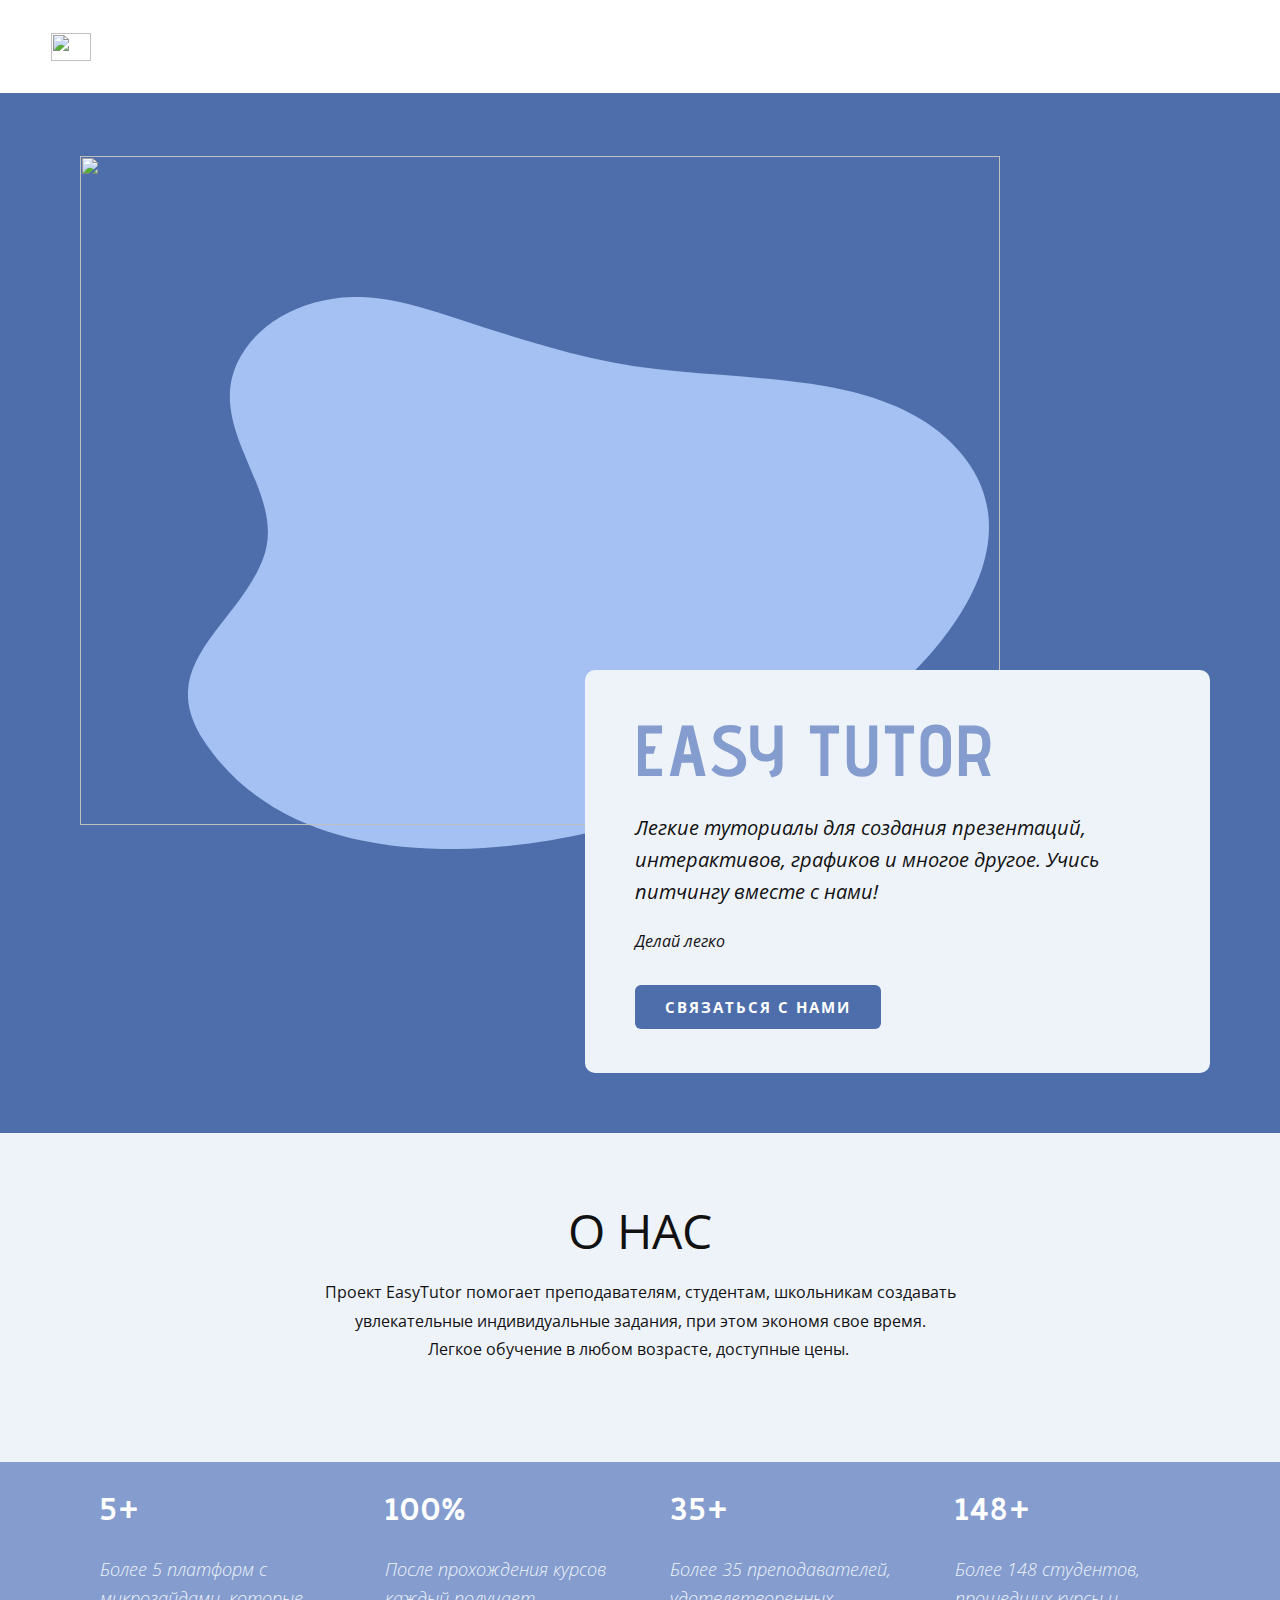
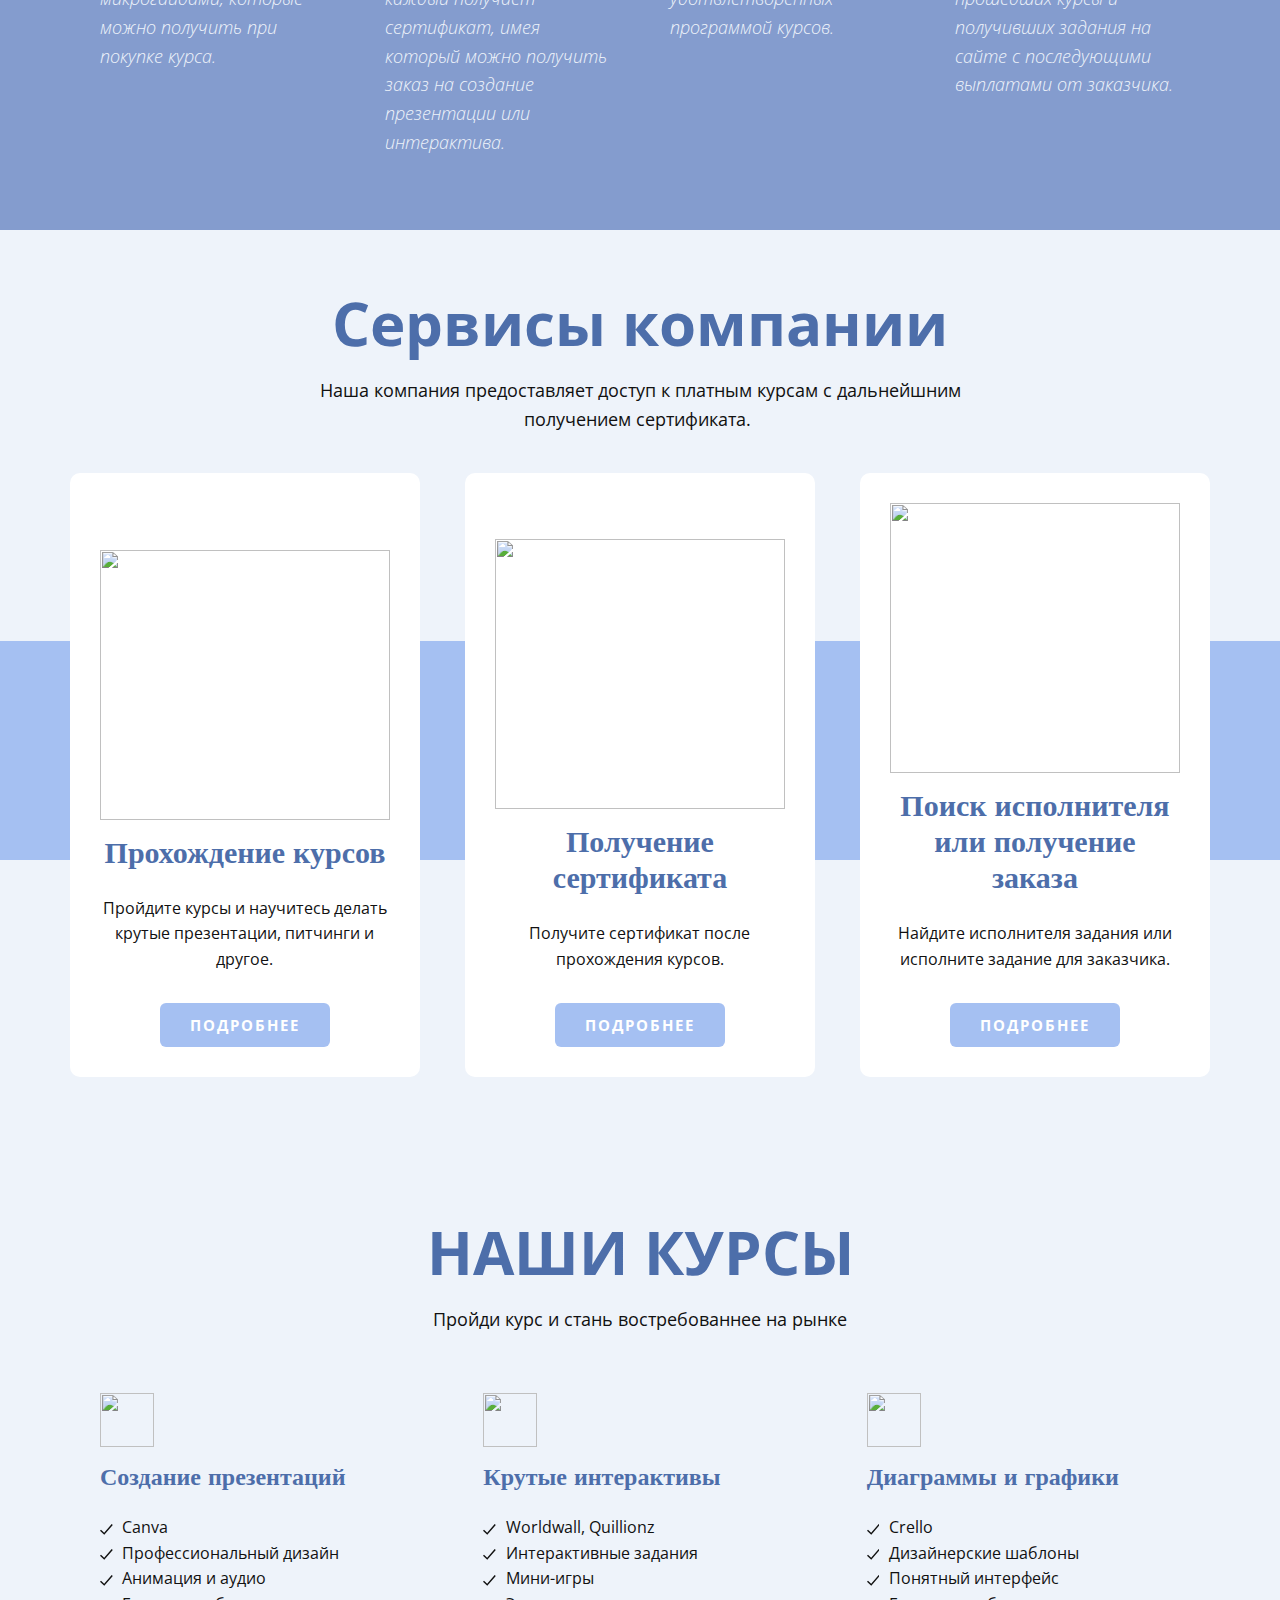
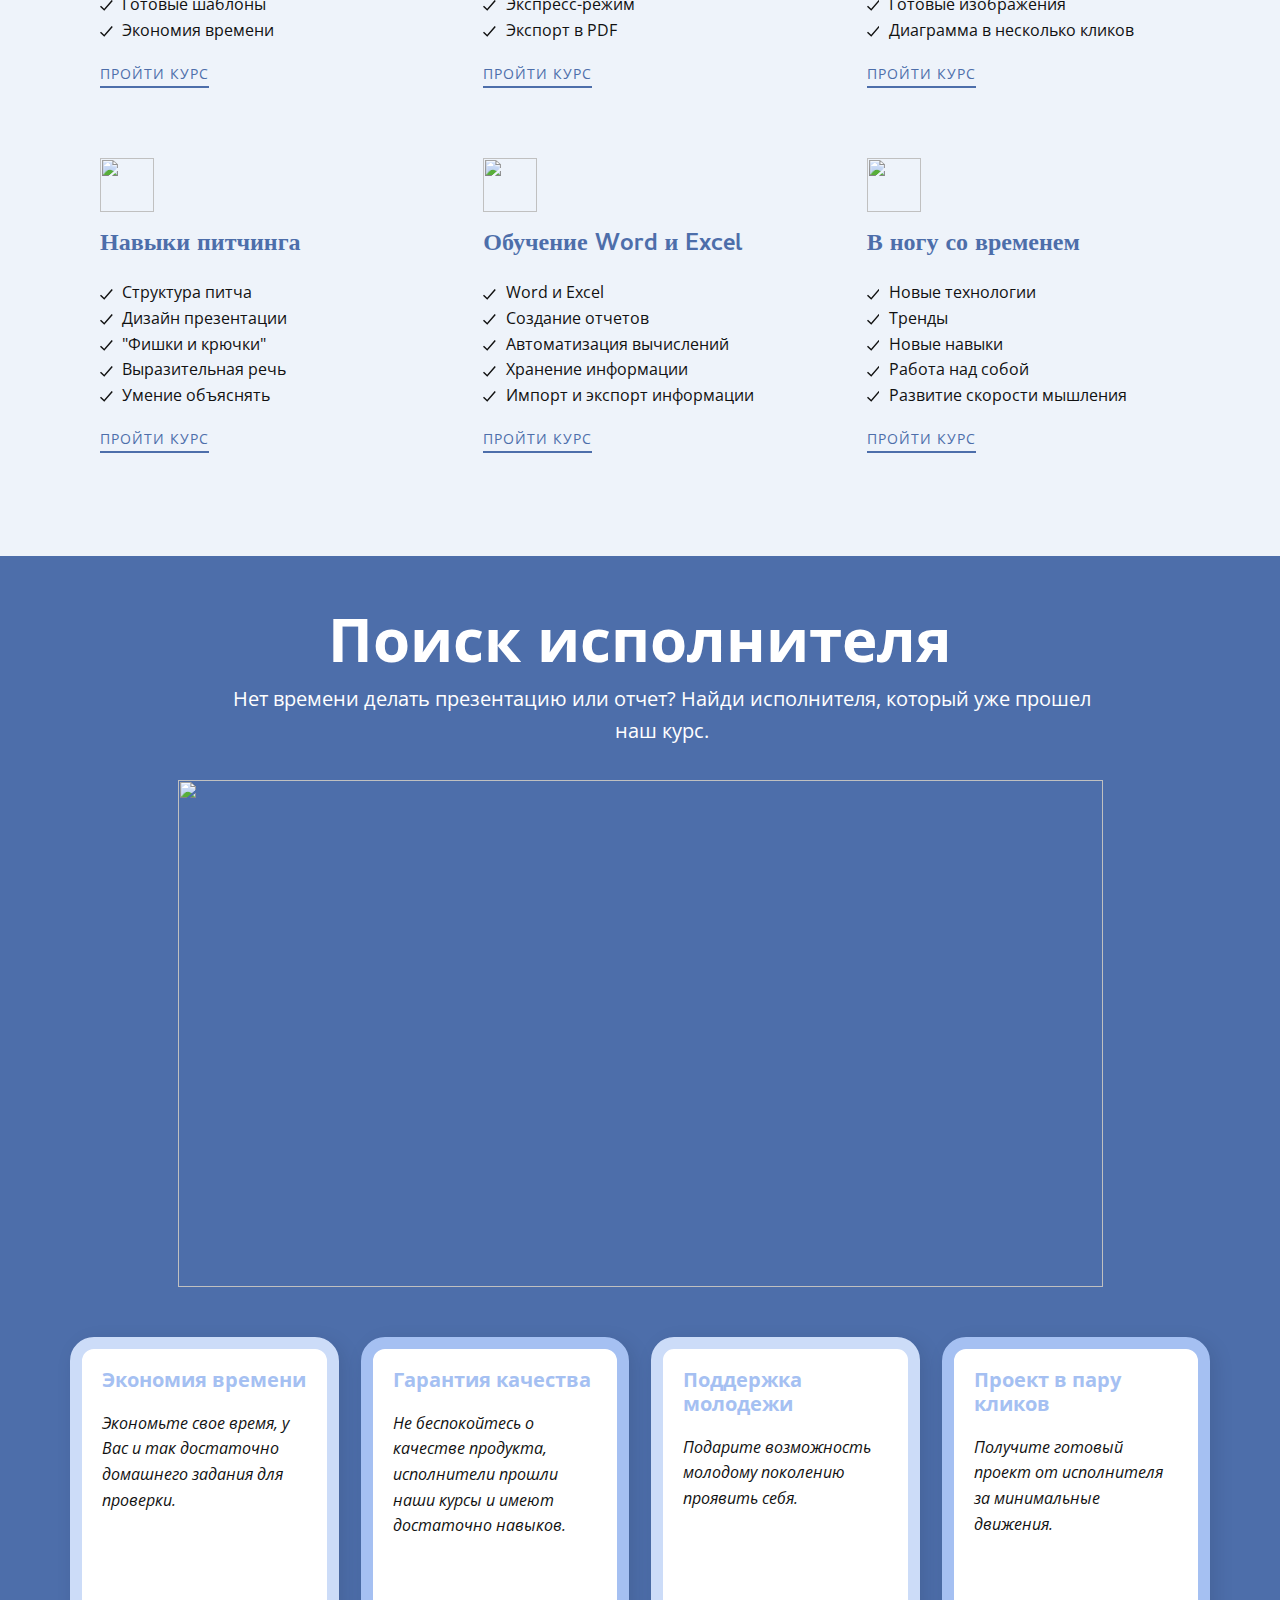
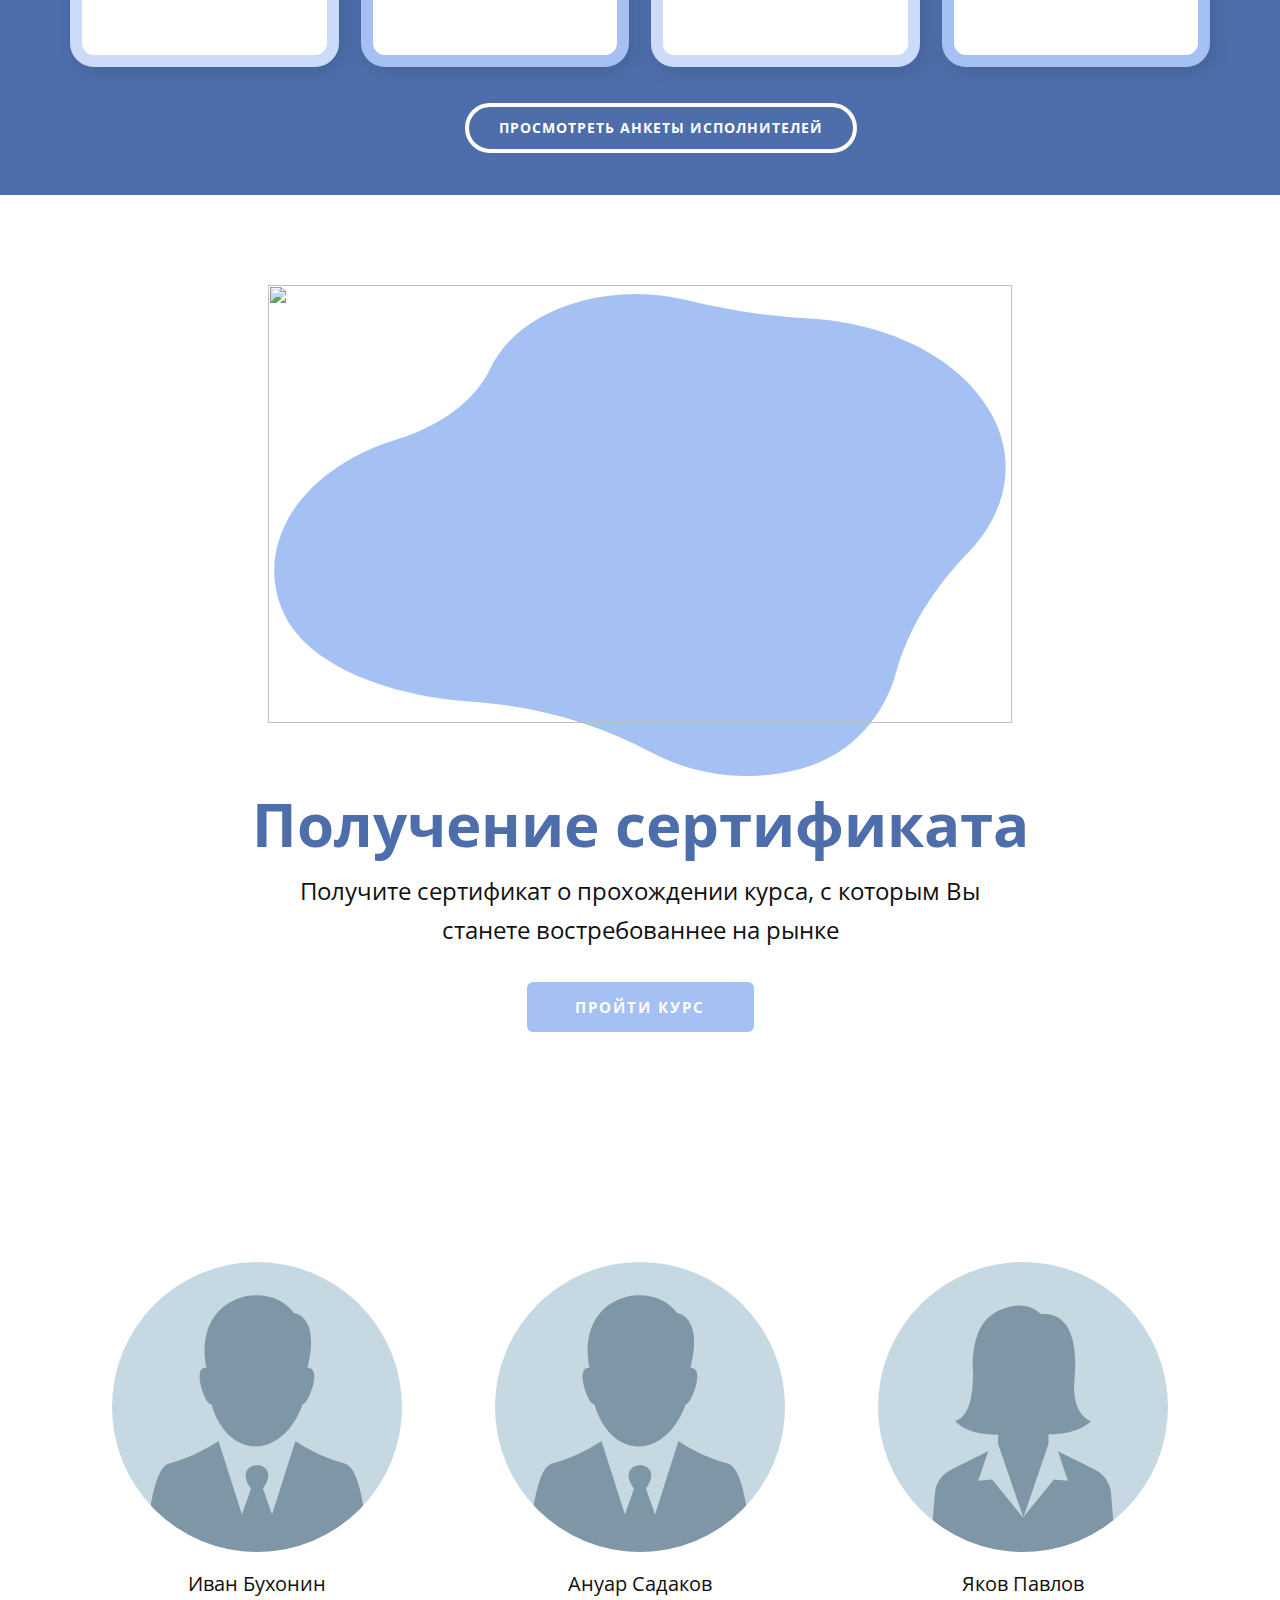
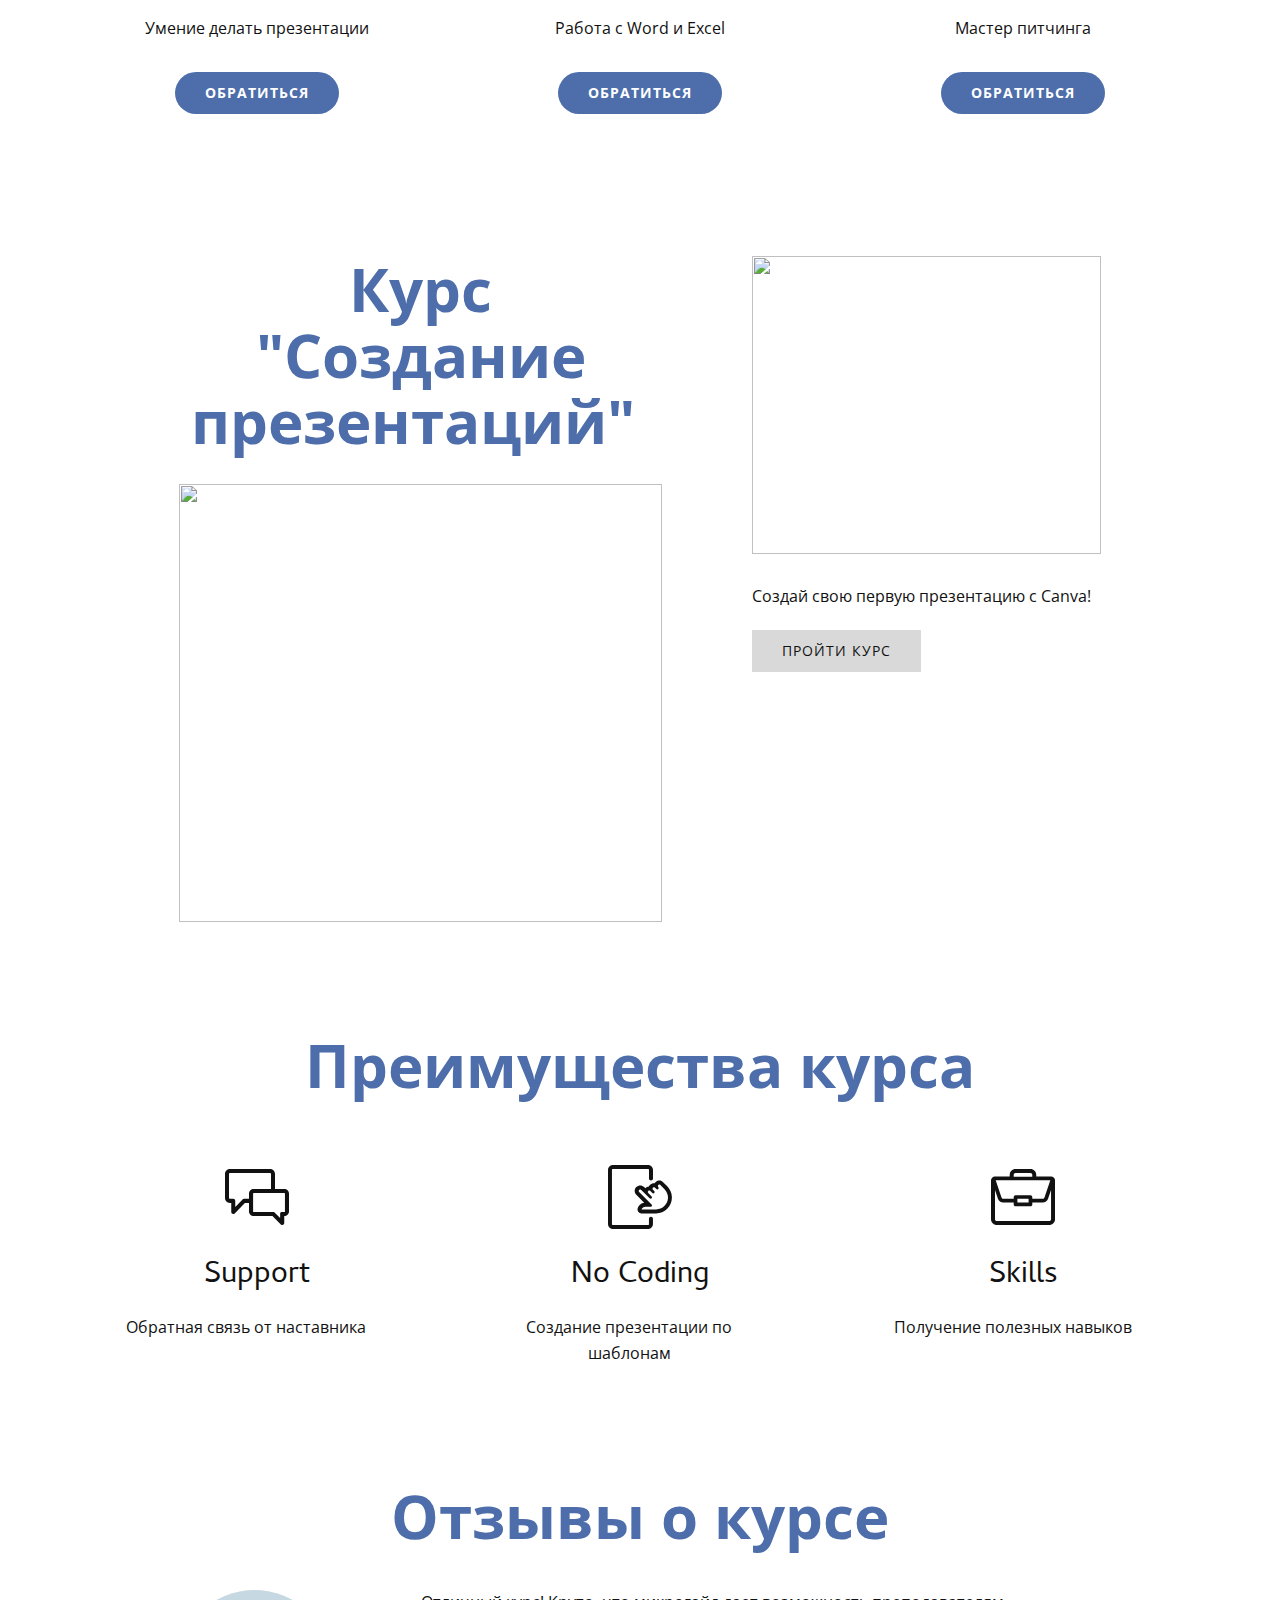
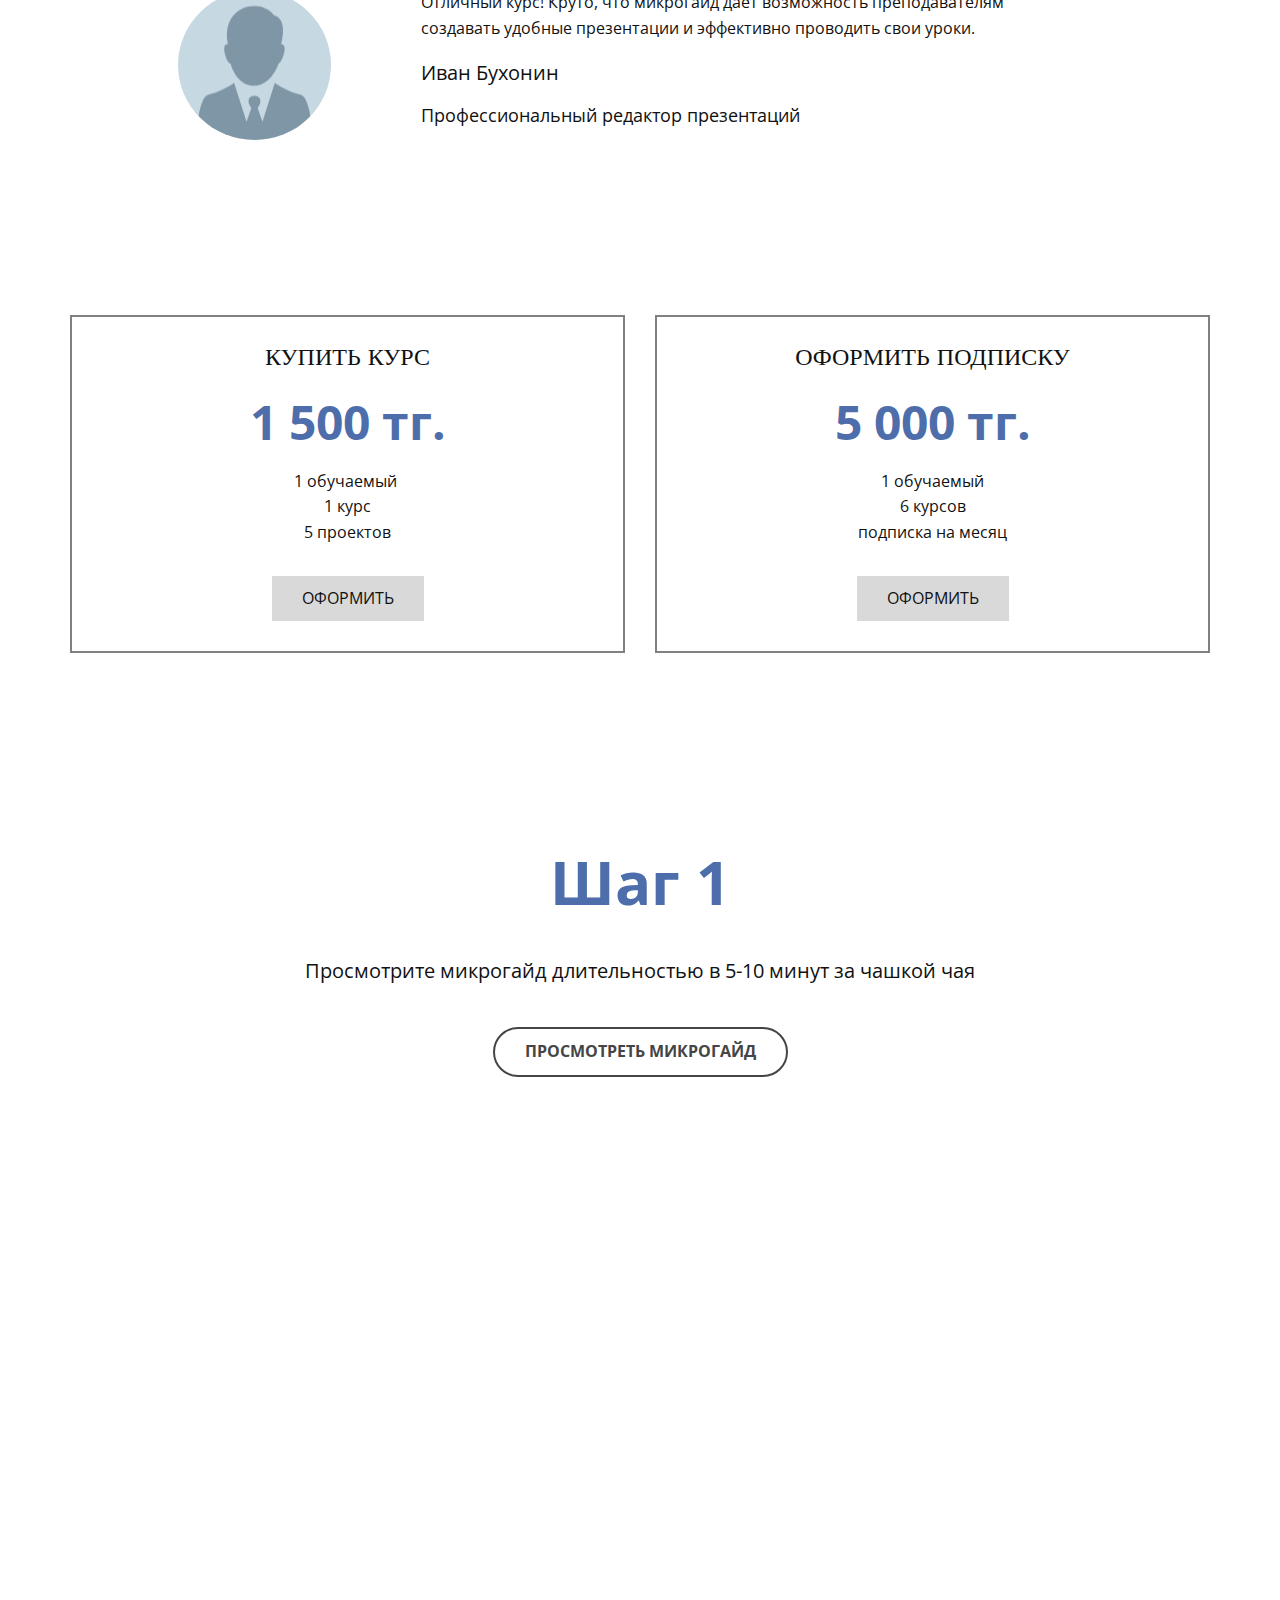
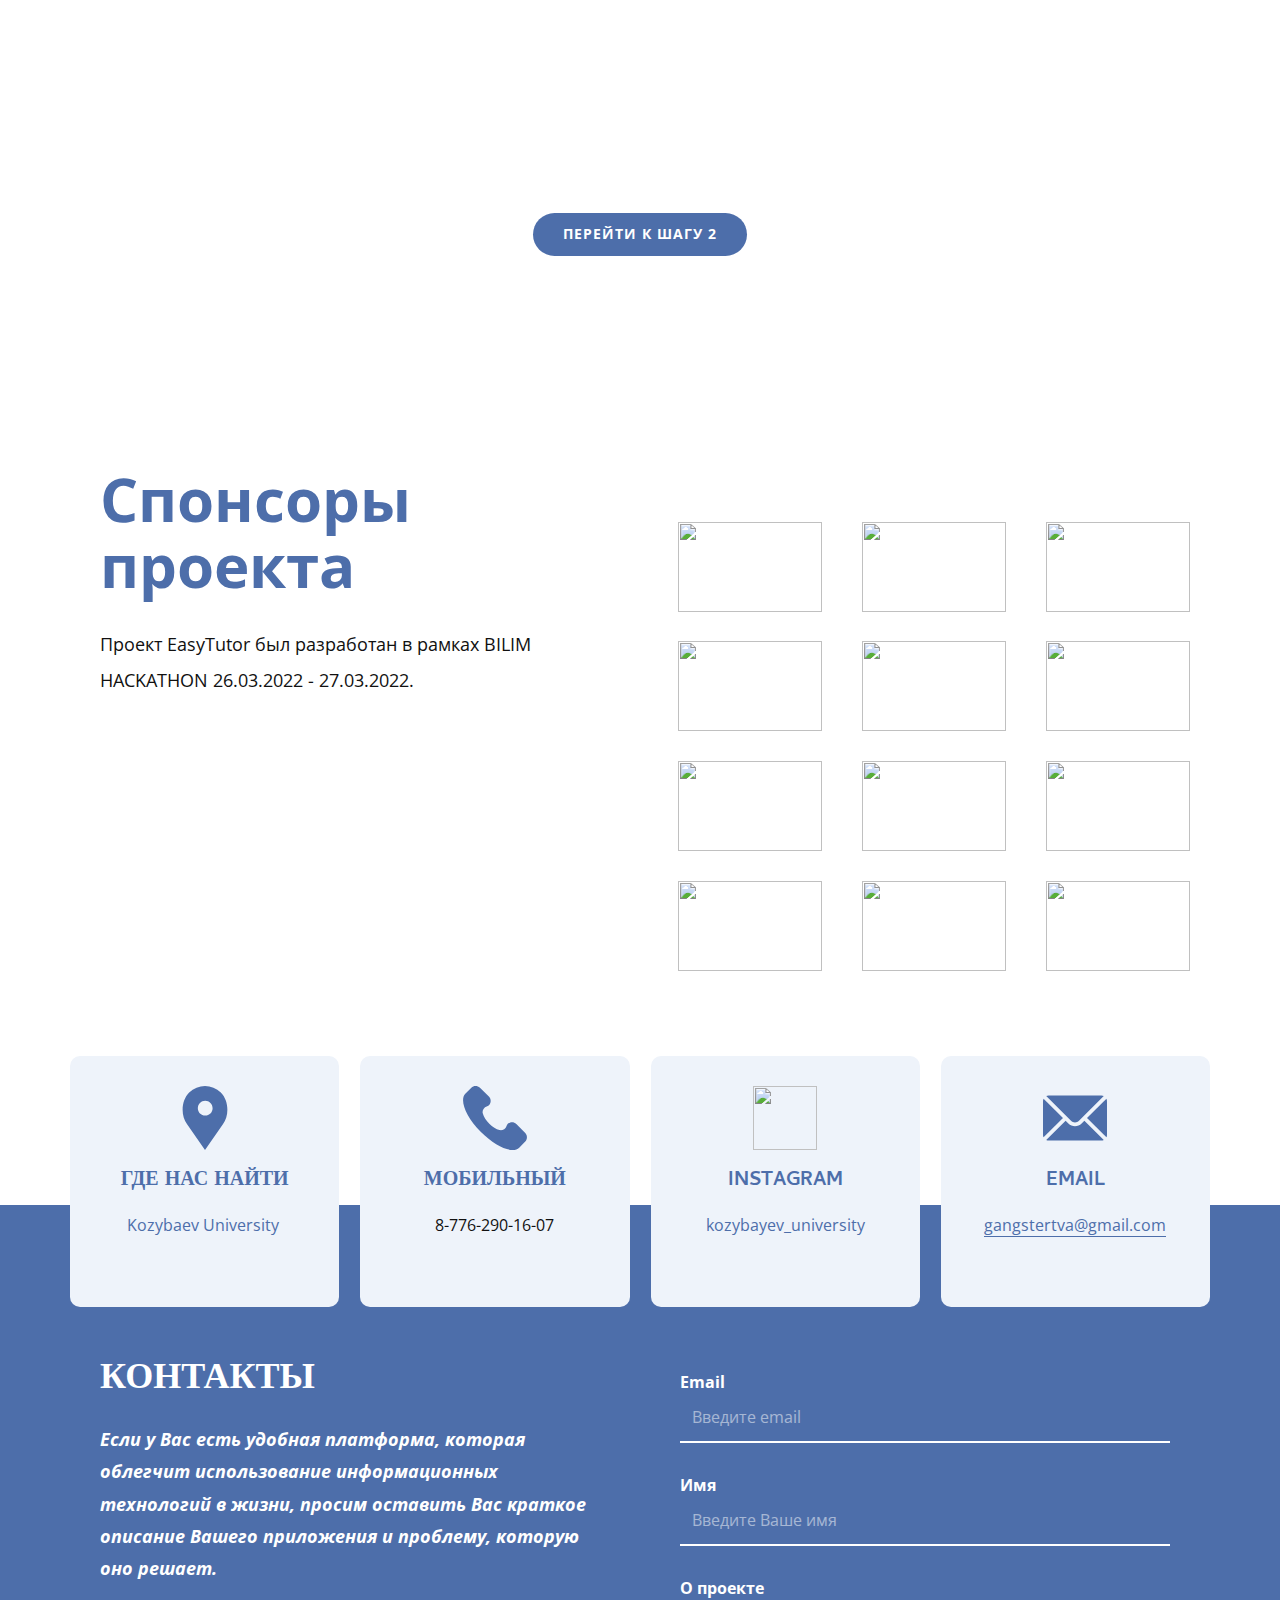
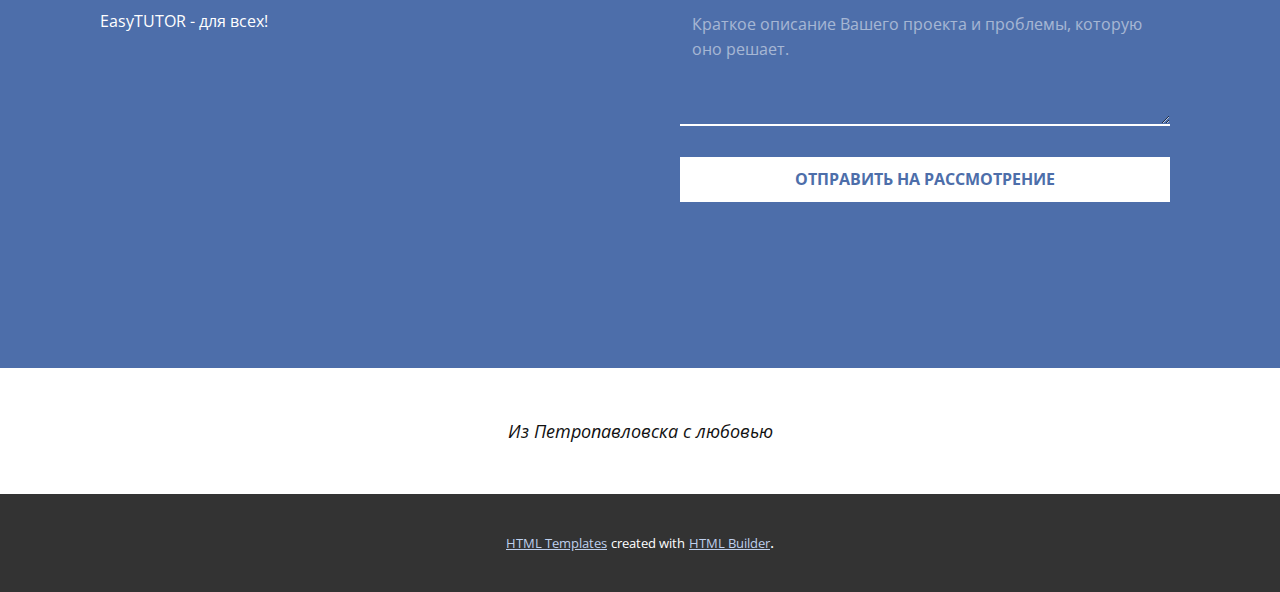
==== EASYTUTOR.html @ d4e970dc "Add files via upload" ====
<!DOCTYPE html>
<html style="font-size: 16px;">
  <head>
    <meta name="viewport" content="width=device-width, initial-scale=1.0">
    <meta charset="utf-8">
    <meta name="keywords" content="​IT Company, ​The backbone for internet business, Company Services, ​Large payments volume or unique business model?, ​What’s included, What We Do, Custom software solutions">
    <meta name="description" content="">
    <meta name="page_type" content="np-template-header-footer-from-plugin">
    <title>EASYTUTOR</title>
    <link rel="stylesheet" href="nicepage.css" media="screen">
<link rel="stylesheet" href="EASYTUTOR.css" media="screen">
    <script class="u-script" type="text/javascript" src="jquery.js" defer=""></script>
    <script class="u-script" type="text/javascript" src="nicepage.js" defer=""></script>
    <meta name="generator" content="Nicepage 4.4.3, nicepage.com">
    <link id="u-theme-google-font" rel="stylesheet" href="https://fonts.googleapis.com/css?family=Open+Sans:300,300i,400,400i,600,600i,700,700i,800,800i|Cambay:400,400i,700,700i">
    <link id="u-page-google-font" rel="stylesheet" href="https://fonts.googleapis.com/css?family=Open+Sans:300,300i,400,400i,600,600i,700,700i,800,800i|Advent+Pro:100,200,300,400,500,600,700|Cambay:400,400i,700,700i">
    
    
    
    
    
    
    
    
    
    
    
    
    
    
    
    
    
    <script type="application/ld+json">{
		"@context": "http://schema.org",
		"@type": "Organization",
		"name": "EasyTUTOR"
}</script>
    <meta name="theme-color" content="#4d6eaa">
    <meta property="og:title" content="EASYTUTOR">
    <meta property="og:description" content="">
    <meta property="og:type" content="website">
  </head>
  <body class="u-body u-xl-mode"><header class="u-clearfix u-header u-header" id="sec-d9ff"><div class="u-clearfix u-sheet u-sheet-1">
        <nav class="u-menu u-menu-dropdown u-offcanvas u-menu-1" data-responsive-from="XL">
          <div class="menu-collapse" style="font-size: 1rem; letter-spacing: 0px; font-weight: 700; text-transform: uppercase;">
            <a class="u-button-style u-custom-active-border-color u-custom-border u-custom-border-color u-custom-borders u-custom-hover-border-color u-custom-left-right-menu-spacing u-custom-padding-bottom u-custom-text-color u-custom-text-hover-color u-custom-top-bottom-menu-spacing u-file-icon u-nav-link u-text-active-palette-1-base u-text-hover-palette-2-base u-text-palette-1-base u-file-icon-1" href="#">
              <img src="images/1.png" alt="">
            </a>
          </div>
          <div class="u-custom-menu u-nav-container">
            <ul class="u-nav u-spacing-30 u-unstyled u-nav-1"><li class="u-nav-item"><a class="u-border-2 u-border-active-palette-1-base u-border-hover-palette-1-base u-border-no-left u-border-no-right u-border-no-top u-button-style u-nav-link u-text-active-palette-1-base u-text-grey-90 u-text-hover-grey-90" href="EASYTUTOR.html#sec-6565" data-page-id="98074901" style="padding: 10px 0px;">О нас</a>
</li><li class="u-nav-item"><a class="u-border-2 u-border-active-palette-1-base u-border-hover-palette-1-base u-border-no-left u-border-no-right u-border-no-top u-button-style u-nav-link u-text-active-palette-1-base u-text-grey-90 u-text-hover-grey-90" href="EASYTUTOR.html#sec-c321" data-page-id="98074901" style="padding: 10px 0px;">Курсы</a>
</li><li class="u-nav-item"><a class="u-border-2 u-border-active-palette-1-base u-border-hover-palette-1-base u-border-no-left u-border-no-right u-border-no-top u-button-style u-nav-link u-text-active-palette-1-base u-text-grey-90 u-text-hover-grey-90" href="EASYTUTOR.html#sec-d5cf" data-page-id="98074901" style="padding: 10px 0px;">Поиск исполнителя</a>
</li><li class="u-nav-item"><a class="u-border-2 u-border-active-palette-1-base u-border-hover-palette-1-base u-border-no-left u-border-no-right u-border-no-top u-button-style u-nav-link u-text-active-palette-1-base u-text-grey-90 u-text-hover-grey-90" href="EASYTUTOR.html#sec-dc96" data-page-id="98074901" style="padding: 10px 0px;">Спонсоры</a>
</li><li class="u-nav-item"><a class="u-border-2 u-border-active-palette-1-base u-border-hover-palette-1-base u-border-no-left u-border-no-right u-border-no-top u-button-style u-nav-link u-text-active-palette-1-base u-text-grey-90 u-text-hover-grey-90" href="EASYTUTOR.html#carousel_87c6" data-page-id="98074901" style="padding: 10px 0px;">Контакты</a>
</li><li class="u-nav-item"><a class="u-border-2 u-border-active-palette-1-base u-border-hover-palette-1-base u-border-no-left u-border-no-right u-border-no-top u-button-style u-nav-link u-text-active-palette-1-base u-text-grey-90 u-text-hover-grey-90" href="EASYTUTOR.html#carousel_87c6" data-page-id="98074901" style="padding: 10px 0px;">Добавить свой сервис</a>
</li></ul>
          </div>
          <div class="u-custom-menu u-nav-container-collapse">
            <div class="u-black u-container-style u-inner-container-layout u-opacity u-opacity-95 u-sidenav">
              <div class="u-inner-container-layout u-sidenav-overflow">
                <div class="u-menu-close"></div>
                <ul class="u-align-center u-nav u-popupmenu-items u-unstyled u-nav-2"><li class="u-nav-item"><a class="u-button-style u-nav-link" href="EASYTUTOR.html#sec-6565" data-page-id="98074901" style="padding: 10px 0px;">О нас</a>
</li><li class="u-nav-item"><a class="u-button-style u-nav-link" href="EASYTUTOR.html#sec-c321" data-page-id="98074901" style="padding: 10px 0px;">Курсы</a>
</li><li class="u-nav-item"><a class="u-button-style u-nav-link" href="EASYTUTOR.html#sec-d5cf" data-page-id="98074901" style="padding: 10px 0px;">Поиск исполнителя</a>
</li><li class="u-nav-item"><a class="u-button-style u-nav-link" href="EASYTUTOR.html#sec-dc96" data-page-id="98074901" style="padding: 10px 0px;">Спонсоры</a>
</li><li class="u-nav-item"><a class="u-button-style u-nav-link" href="EASYTUTOR.html#carousel_87c6" data-page-id="98074901" style="padding: 10px 0px;">Контакты</a>
</li><li class="u-nav-item"><a class="u-button-style u-nav-link" href="EASYTUTOR.html#carousel_87c6" data-page-id="98074901" style="padding: 10px 0px;">Добавить свой сервис</a>
</li></ul>
              </div>
            </div>
            <div class="u-black u-menu-overlay u-opacity u-opacity-70"></div>
          </div>
        </nav>
      </div></header> 
    <section class="u-clearfix u-palette-1-base u-section-1" id="carousel_b93f">
      <div class="u-clearfix u-sheet u-sheet-1">
        <div class="u-expanded-width-xs u-shape u-shape-svg u-text-palette-3-base u-shape-1">
          <svg class="u-svg-link" preserveAspectRatio="none" viewBox="0 0 160 140" style=""><use xmlns:xlink="http://www.w3.org/1999/xlink" xlink:href="#svg-1b2f"></use></svg>
          <svg class="u-svg-content" viewBox="0 0 160 140" x="0px" y="0px" id="svg-1b2f"><g><g><path d="M138.9,102.2c-9.5,10.1-24.4,20.2-41.2,27.4C63.2,144.5,21,147.1,3.1,112.4c-9.9-19.1,6.5-28.8,11.8-45.7
			c5.3-16.9-11.4-32.3-5.1-49.9c1.8-4.9,4.9-9,8.9-11.9C24,1,30.8-0.8,37.8,0.3C43.6,1.2,49,3.5,54.3,5.7c8.8,3.7,17.4,7.1,26.3,9.8
			c15.7,4.7,31.3,3.7,47.1,7.2c8.5,1.9,16.7,5.6,22.6,11.8C170.3,55.7,155.8,84.1,138.9,102.2z"></path>
</g>
</g></svg>
        </div>
        <img src="images/14-min.png" class="u-align-left u-image u-image-contain u-image-1" data-image-width="2941" data-image-height="1576">
        <div class="u-align-left u-container-style u-expanded-width-xs u-group u-palette-1-light-3 u-radius-10 u-shape-round u-group-1">
          <div class="u-container-layout u-container-layout-1">
            <p class="u-text u-text-1">Делай легко</p>
            <h1 class="u-custom-font u-text u-text-palette-2-base u-text-2"> EAS​Y TUTOR</h1>
            <p class="u-text u-text-3">Легкие туториалы для создания презентаций, интерактивов, графиков и многое другое. Учись питчингу вместе с нами!</p>
            <a href="EASYTUTOR.html#carousel_87c6" data-page-id="98074901" class="u-active-palette-1-light-1 u-border-none u-btn u-btn-round u-button-style u-hover-palette-1-light-1 u-palette-1-base u-radius-6 u-text-active-white u-text-body-alt-color u-text-hover-white u-btn-1">Связаться с нами</a>
          </div>
        </div>
      </div>
    </section>
    <section class="u-align-center u-clearfix u-palette-1-light-3 u-section-2" id="sec-6565">
      <div class="u-clearfix u-sheet u-sheet-1">
        <h1 class="u-custom-font u-text u-text-default u-text-font u-text-1">О НАС</h1>
        <p class="u-text u-text-2"> Проект EasyTutor помогает преподавателям, студентам, школьникам создавать увлекательные индивидуальные задания, при этом экономя свое время.<br>Легкое обучение в любом возрасте, доступные цены.&nbsp;
        </p>
      </div>
    </section>
    <section class="u-align-center u-clearfix u-palette-2-base u-section-3" id="carousel_f1f0">
      <div class="u-clearfix u-sheet u-sheet-1">
        <div class="u-expanded-width u-list u-list-1">
          <div class="u-repeater u-repeater-1">
            <div class="u-align-left u-container-style u-list-item u-repeater-item u-shape-rectangle">
              <div class="u-container-layout u-similar-container u-container-layout-1">
                <h3 class="u-text u-text-default u-text-1">5+</h3>
                <p class="u-text u-text-default u-text-palette-1-light-3 u-text-2">Более 5 платформ с микрогайдами, которые можно получить при покупке курса.&nbsp;</p>
              </div>
            </div>
            <div class="u-align-left u-container-style u-list-item u-repeater-item u-shape-rectangle">
              <div class="u-container-layout u-similar-container u-container-layout-2">
                <h3 class="u-text u-text-default u-text-3">100%</h3>
                <p class="u-text u-text-default u-text-palette-1-light-3 u-text-4"> После прохождения курсов каждый получает сертификат, имея который можно получить заказ на создание презентации или интерактива.&nbsp;&nbsp;&nbsp;&nbsp;</p>
              </div>
            </div>
            <div class="u-align-left u-container-style u-list-item u-repeater-item u-shape-rectangle">
              <div class="u-container-layout u-similar-container u-container-layout-3">
                <h3 class="u-text u-text-default u-text-5">35+</h3>
                <p class="u-text u-text-default u-text-palette-1-light-3 u-text-6">Более 35 преподавателей, удотвлетворенных программой курсов.</p>
              </div>
            </div>
            <div class="u-align-left u-container-style u-list-item u-repeater-item u-shape-rectangle">
              <div class="u-container-layout u-similar-container u-container-layout-4">
                <h3 class="u-text u-text-default u-text-7">148+</h3>
                <p class="u-text u-text-default u-text-palette-1-light-3 u-text-8">Более 148 студентов, прошедших курсы и получивших задания на сайте с последующими выплатами от заказчика.</p>
              </div>
            </div>
          </div>
        </div>
      </div>
    </section>
    <section class="u-align-center u-clearfix u-palette-1-light-3 u-section-4" id="carousel_2df3">
      <h2 class="u-custom-font u-text u-text-default u-text-font u-text-1">Сервисы компании</h2>
      <p class="u-text u-text-default-lg u-text-default-xl u-text-2">Наша компания предоставляет доступ к платным курсам с дальнейшним получением сертификата.&nbsp;</p>
      <div class="u-expanded-width u-palette-3-base u-shape u-shape-rectangle u-shape-1"></div>
      <div class="u-list u-list-1">
        <div class="u-repeater u-repeater-1">
          <div class="u-align-center u-container-style u-list-item u-radius-10 u-repeater-item u-shape-round u-white u-list-item-1">
            <div class="u-container-layout u-similar-container u-valign-bottom u-container-layout-1">
              <img alt="" class="u-expanded-width u-image u-image-contain u-image-default u-image-1" data-image-width="700" data-image-height="500" src="images/11.png">
              <h4 class="u-text u-text-default u-text-palette-1-base u-text-3">Прохождение курсов</h4>
              <p class="u-text u-text-4">Пройдите курсы и научитесь делать крутые презентации, питчинги и другое.</p>
              <a href="EASYTUTOR.html#sec-c321" data-page-id="98074901" class="u-active-palette-1-light-2 u-btn u-btn-round u-button-style u-hover-palette-1-light-2 u-palette-3-base u-radius-6 u-text-active-palette-1-base u-text-body-alt-color u-text-hover-palette-1-base u-btn-1">ПОДРОБНЕЕ</a>
            </div>
          </div>
          <div class="u-align-center u-container-style u-list-item u-radius-10 u-repeater-item u-shape-round u-white u-list-item-2">
            <div class="u-container-layout u-similar-container u-valign-bottom u-container-layout-2">
              <img alt="" class="u-expanded-width u-image u-image-contain u-image-default u-image-2" data-image-width="700" data-image-height="500" src="images/2.png">
              <h4 class="u-text u-text-default u-text-palette-1-base u-text-5">Получение сертификата</h4>
              <p class="u-text u-text-6">Получите сертификат после прохождения курсов.</p>
              <a href="EASYTUTOR.html#carousel_4dc0" data-page-id="98074901" class="u-active-palette-1-light-2 u-btn u-btn-round u-button-style u-hover-palette-1-light-2 u-palette-3-base u-radius-6 u-text-active-palette-1-base u-text-body-alt-color u-text-hover-palette-1-base u-btn-2">подробнее</a>
            </div>
          </div>
          <div class="u-align-center u-container-style u-list-item u-radius-10 u-repeater-item u-shape-round u-white u-list-item-3">
            <div class="u-container-layout u-similar-container u-valign-bottom u-container-layout-3">
              <img alt="" class="u-expanded-width u-image u-image-contain u-image-default u-image-3" data-image-width="700" data-image-height="500" src="images/6c7decbc-d9d3-4316-5906-19d76e6c84f3.png">
              <h4 class="u-text u-text-default u-text-palette-1-base u-text-7">Поиск исполнителя или получение заказа</h4>
              <p class="u-text u-text-8">Найдите исполнителя задания или исполните задание для заказчика.</p>
              <a href="EASYTUTOR.html#sec-d5cf" data-page-id="98074901" class="u-active-palette-1-light-2 u-btn u-btn-round u-button-style u-hover-palette-1-light-2 u-palette-3-base u-radius-6 u-text-active-palette-1-base u-text-body-alt-color u-text-hover-palette-1-base u-btn-3">подробнее</a>
            </div>
          </div>
        </div>
      </div>
    </section>
    <section class="u-align-center-lg u-align-center-md u-align-center-sm u-align-center-xl u-align-left-xs u-clearfix u-palette-1-light-3 u-section-5" id="sec-c321">
      <div class="u-clearfix u-sheet u-valign-middle u-sheet-1">
        <h2 class="u-custom-font u-text u-text-default u-text-font u-text-palette-1-base u-text-1"> НАШИ КУРСЫ</h2>
        <p class="u-text u-text-2"> Пройди курс и стань востребованнее на рынке</p>
        <div class="u-expanded-width u-list u-list-1">
          <div class="u-repeater u-repeater-1">
            <div class="u-align-left u-container-style u-list-item u-repeater-item">
              <div class="u-container-layout u-similar-container u-valign-top u-container-layout-1"><span class="u-file-icon u-icon u-icon-1"><img src="images/3567098.png" alt=""></span>
                <h4 class="u-custom-font u-text u-text-palette-1-base u-text-3"> Создание презентаций</h4>
                <ul class="u-custom-list u-text u-text-4">
                  <li>
                    <div class="u-list-icon u-list-icon-1">
                      <svg class="u-svg-content" viewBox="0 0 372.09 372.09" x="0px" y="0px" id="svg-5c29"><g><g><polygon points="339.719,27.855 120.922,282.666 29.143,196.838 0,228.001 124.293,344.235 372.09,55.65   "></polygon>
</g>
</g></svg>
                    </div>Canva
                  </li>
                  <li>
                    <div class="u-list-icon u-list-icon-2">
                      <svg class="u-svg-content" viewBox="0 0 372.09 372.09" x="0px" y="0px" id="svg-5c29"><g><g><polygon points="339.719,27.855 120.922,282.666 29.143,196.838 0,228.001 124.293,344.235 372.09,55.65   "></polygon>
</g>
</g></svg>
                    </div>Профессиональный дизайн
                  </li>
                  <li>
                    <div class="u-list-icon u-list-icon-3">
                      <svg class="u-svg-content" viewBox="0 0 372.09 372.09" x="0px" y="0px" id="svg-5c29"><g><g><polygon points="339.719,27.855 120.922,282.666 29.143,196.838 0,228.001 124.293,344.235 372.09,55.65   "></polygon>
</g>
</g></svg>
                    </div>Анимация и аудио
                  </li>
                  <li>
                    <div class="u-list-icon u-list-icon-4">
                      <svg class="u-svg-content" viewBox="0 0 372.09 372.09" x="0px" y="0px" id="svg-5c29"><g><g><polygon points="339.719,27.855 120.922,282.666 29.143,196.838 0,228.001 124.293,344.235 372.09,55.65   "></polygon>
</g>
</g></svg>
                    </div>Готовые шаблоны
                  </li>
                  <li>
                    <div class="u-list-icon u-list-icon-5">
                      <svg class="u-svg-content" viewBox="0 0 372.09 372.09" x="0px" y="0px" id="svg-5c29"><g><g><polygon points="339.719,27.855 120.922,282.666 29.143,196.838 0,228.001 124.293,344.235 372.09,55.65   "></polygon>
</g>
</g></svg>
                    </div>Экономия времени
                  </li>
                </ul>
                <a href="EASYTUTOR.html#sec-8d80" data-page-id="98074901" class="u-active-none u-border-2 u-border-active-palette-1-light-1 u-border-hover-palette-1-light-1 u-border-palette-1-base u-btn u-btn-rectangle u-button-style u-hover-none u-none u-text-active-palette-1-light-1 u-text-hover-palette-1-light-1 u-text-palette-1-base u-btn-1">пройти курс</a>
              </div>
            </div>
            <div class="u-align-left u-container-style u-list-item u-repeater-item">
              <div class="u-container-layout u-similar-container u-valign-top u-container-layout-2"><span class="u-file-icon u-icon u-icon-2"><img src="images/201594.png" alt=""></span>
                <h4 class="u-custom-font u-text u-text-palette-1-base u-text-5">Крутые интерактивы</h4>
                <ul class="u-custom-list u-text u-text-6">
                  <li>
                    <div class="u-list-icon u-list-icon-6">
                      <svg class="u-svg-content" viewBox="0 0 372.09 372.09" x="0px" y="0px" id="svg-55e9"><g><g><polygon points="339.719,27.855 120.922,282.666 29.143,196.838 0,228.001 124.293,344.235 372.09,55.65   "></polygon>
</g>
</g></svg>
                    </div> Worldwall, Quillionz
                  </li>
                  <li>
                    <div class="u-list-icon u-list-icon-7">
                      <svg class="u-svg-content" viewBox="0 0 372.09 372.09" x="0px" y="0px" id="svg-55e9"><g><g><polygon points="339.719,27.855 120.922,282.666 29.143,196.838 0,228.001 124.293,344.235 372.09,55.65   "></polygon>
</g>
</g></svg>
                    </div>Интерактивные задания
                  </li>
                  <li>
                    <div class="u-list-icon u-list-icon-8">
                      <svg class="u-svg-content" viewBox="0 0 372.09 372.09" x="0px" y="0px" id="svg-55e9"><g><g><polygon points="339.719,27.855 120.922,282.666 29.143,196.838 0,228.001 124.293,344.235 372.09,55.65   "></polygon>
</g>
</g></svg>
                    </div>Мини-игры
                  </li>
                  <li>
                    <div class="u-list-icon u-list-icon-9">
                      <svg class="u-svg-content" viewBox="0 0 372.09 372.09" x="0px" y="0px" id="svg-55e9"><g><g><polygon points="339.719,27.855 120.922,282.666 29.143,196.838 0,228.001 124.293,344.235 372.09,55.65   "></polygon>
</g>
</g></svg>
                    </div>Экспресс-режим
                  </li>
                  <li>
                    <div class="u-list-icon u-list-icon-10">
                      <svg class="u-svg-content" viewBox="0 0 372.09 372.09" x="0px" y="0px" id="svg-55e9"><g><g><polygon points="339.719,27.855 120.922,282.666 29.143,196.838 0,228.001 124.293,344.235 372.09,55.65   "></polygon>
</g>
</g></svg>
                    </div>Экспорт в PDF
                  </li>
                </ul>
                <a href="EASYTUTOR.html#sec-8d80" data-page-id="98074901" class="u-active-none u-border-2 u-border-active-palette-1-light-1 u-border-hover-palette-1-light-1 u-border-palette-1-base u-btn u-btn-rectangle u-button-style u-hover-none u-text-active-palette-1-light-1 u-text-hover-palette-1-light-1 u-text-palette-1-base u-btn-2">пройти курс</a>
              </div>
            </div>
            <div class="u-align-left u-container-style u-list-item u-repeater-item">
              <div class="u-container-layout u-similar-container u-valign-top u-container-layout-3"><span class="u-file-icon u-icon u-icon-3"><img src="images/3233440.png" alt=""></span>
                <h4 class="u-custom-font u-text u-text-palette-1-base u-text-7">Диаграммы и графики</h4>
                <ul class="u-custom-list u-text u-text-8">
                  <li>
                    <div class="u-list-icon u-list-icon-11">
                      <svg class="u-svg-content" viewBox="0 0 372.09 372.09" x="0px" y="0px" id="svg-ef89"><g><g><polygon points="339.719,27.855 120.922,282.666 29.143,196.838 0,228.001 124.293,344.235 372.09,55.65   "></polygon>
</g>
</g></svg>
                    </div> Crello
                  </li>
                  <li>
                    <div class="u-list-icon u-list-icon-12">
                      <svg class="u-svg-content" viewBox="0 0 372.09 372.09" x="0px" y="0px" id="svg-ef89"><g><g><polygon points="339.719,27.855 120.922,282.666 29.143,196.838 0,228.001 124.293,344.235 372.09,55.65   "></polygon>
</g>
</g></svg>
                    </div>Дизайнерские шаблоны
                  </li>
                  <li>
                    <div class="u-list-icon u-list-icon-13">
                      <svg class="u-svg-content" viewBox="0 0 372.09 372.09" x="0px" y="0px" id="svg-ef89"><g><g><polygon points="339.719,27.855 120.922,282.666 29.143,196.838 0,228.001 124.293,344.235 372.09,55.65   "></polygon>
</g>
</g></svg>
                    </div>Понятный интерфейс
                  </li>
                  <li>
                    <div class="u-list-icon u-list-icon-14">
                      <svg class="u-svg-content" viewBox="0 0 372.09 372.09" x="0px" y="0px" id="svg-ef89"><g><g><polygon points="339.719,27.855 120.922,282.666 29.143,196.838 0,228.001 124.293,344.235 372.09,55.65   "></polygon>
</g>
</g></svg>
                    </div>Готовые изображения
                  </li>
                  <li>
                    <div class="u-list-icon u-list-icon-15">
                      <svg class="u-svg-content" viewBox="0 0 372.09 372.09" x="0px" y="0px" id="svg-ef89"><g><g><polygon points="339.719,27.855 120.922,282.666 29.143,196.838 0,228.001 124.293,344.235 372.09,55.65   "></polygon>
</g>
</g></svg>
                    </div>Диаграмма в несколько кликов
                  </li>
                </ul>
                <a href="EASYTUTOR.html#sec-8d80" data-page-id="98074901" class="u-active-none u-border-2 u-border-active-palette-1-light-1 u-border-hover-palette-1-light-1 u-border-palette-1-base u-btn u-btn-rectangle u-button-style u-hover-none u-text-active-palette-1-light-1 u-text-hover-palette-1-light-1 u-text-palette-1-base u-btn-3">пройти курс</a>
              </div>
            </div>
            <div class="u-align-left u-container-style u-list-item u-repeater-item">
              <div class="u-container-layout u-similar-container u-valign-top u-container-layout-4"><span class="u-file-icon u-icon u-icon-4"><img src="images/609152.png" alt=""></span>
                <h4 class="u-custom-font u-text u-text-palette-1-base u-text-9">Навыки питчинга</h4>
                <ul class="u-custom-list u-text u-text-10">
                  <li>
                    <div class="u-list-icon u-list-icon-16">
                      <svg class="u-svg-content" viewBox="0 0 372.09 372.09" x="0px" y="0px" id="svg-02b3"><g><g><polygon points="339.719,27.855 120.922,282.666 29.143,196.838 0,228.001 124.293,344.235 372.09,55.65   "></polygon>
</g>
</g></svg>
                    </div>Структура питча
                  </li>
                  <li>
                    <div class="u-list-icon u-list-icon-17">
                      <svg class="u-svg-content" viewBox="0 0 372.09 372.09" x="0px" y="0px" id="svg-02b3"><g><g><polygon points="339.719,27.855 120.922,282.666 29.143,196.838 0,228.001 124.293,344.235 372.09,55.65   "></polygon>
</g>
</g></svg>
                    </div>Дизайн презентации
                  </li>
                  <li>
                    <div class="u-list-icon u-list-icon-18">
                      <svg class="u-svg-content" viewBox="0 0 372.09 372.09" x="0px" y="0px" id="svg-02b3"><g><g><polygon points="339.719,27.855 120.922,282.666 29.143,196.838 0,228.001 124.293,344.235 372.09,55.65   "></polygon>
</g>
</g></svg>
                    </div>"Фишки и крючки"
                  </li>
                  <li>
                    <div class="u-list-icon u-list-icon-19">
                      <svg class="u-svg-content" viewBox="0 0 372.09 372.09" x="0px" y="0px" id="svg-02b3"><g><g><polygon points="339.719,27.855 120.922,282.666 29.143,196.838 0,228.001 124.293,344.235 372.09,55.65   "></polygon>
</g>
</g></svg>
                    </div>Выразительная речь
                  </li>
                  <li>
                    <div class="u-list-icon u-list-icon-20">
                      <svg class="u-svg-content" viewBox="0 0 372.09 372.09" x="0px" y="0px" id="svg-02b3"><g><g><polygon points="339.719,27.855 120.922,282.666 29.143,196.838 0,228.001 124.293,344.235 372.09,55.65   "></polygon>
</g>
</g></svg>
                    </div>Умение объяснять
                  </li>
                </ul>
                <a href="EASYTUTOR.html#sec-8d80" data-page-id="98074901" class="u-active-none u-border-2 u-border-active-palette-1-light-1 u-border-hover-palette-1-light-1 u-border-palette-1-base u-btn u-btn-rectangle u-button-style u-hover-none u-none u-text-active-palette-1-light-1 u-text-hover-palette-1-light-1 u-text-palette-1-base u-btn-4">пройти курс</a>
              </div>
            </div>
            <div class="u-align-left u-container-style u-list-item u-repeater-item">
              <div class="u-container-layout u-similar-container u-valign-top u-container-layout-5"><span class="u-file-icon u-icon u-icon-5"><img src="images/3315174.png" alt=""></span>
                <h4 class="u-custom-font u-text u-text-palette-1-base u-text-11">Обучение Word и Excel</h4>
                <ul class="u-custom-list u-text u-text-12">
                  <li>
                    <div class="u-list-icon u-list-icon-21">
                      <svg class="u-svg-content" viewBox="0 0 372.09 372.09" x="0px" y="0px" id="svg-5c88"><g><g><polygon points="339.719,27.855 120.922,282.666 29.143,196.838 0,228.001 124.293,344.235 372.09,55.65   "></polygon>
</g>
</g></svg>
                    </div> Word и Excel
                  </li>
                  <li>
                    <div class="u-list-icon u-list-icon-22">
                      <svg class="u-svg-content" viewBox="0 0 372.09 372.09" x="0px" y="0px" id="svg-5c88"><g><g><polygon points="339.719,27.855 120.922,282.666 29.143,196.838 0,228.001 124.293,344.235 372.09,55.65   "></polygon>
</g>
</g></svg>
                    </div>Создание отчетов
                  </li>
                  <li>
                    <div class="u-list-icon u-list-icon-23">
                      <svg class="u-svg-content" viewBox="0 0 372.09 372.09" x="0px" y="0px" id="svg-5c88"><g><g><polygon points="339.719,27.855 120.922,282.666 29.143,196.838 0,228.001 124.293,344.235 372.09,55.65   "></polygon>
</g>
</g></svg>
                    </div>Автоматизация вычислений
                  </li>
                  <li>
                    <div class="u-list-icon u-list-icon-24">
                      <svg class="u-svg-content" viewBox="0 0 372.09 372.09" x="0px" y="0px" id="svg-5c88"><g><g><polygon points="339.719,27.855 120.922,282.666 29.143,196.838 0,228.001 124.293,344.235 372.09,55.65   "></polygon>
</g>
</g></svg>
                    </div>Хранение информации
                  </li>
                  <li>
                    <div class="u-list-icon u-list-icon-25">
                      <svg class="u-svg-content" viewBox="0 0 372.09 372.09" x="0px" y="0px" id="svg-5c88"><g><g><polygon points="339.719,27.855 120.922,282.666 29.143,196.838 0,228.001 124.293,344.235 372.09,55.65   "></polygon>
</g>
</g></svg>
                    </div>Импорт и экспорт информации
                  </li>
                </ul>
                <a href="EASYTUTOR.html#sec-8d80" data-page-id="98074901" class="u-active-none u-border-2 u-border-active-palette-1-light-1 u-border-hover-palette-1-light-1 u-border-palette-1-base u-btn u-btn-rectangle u-button-style u-hover-none u-text-active-palette-1-light-1 u-text-hover-palette-1-light-1 u-text-palette-1-base u-btn-5">пройти курс</a>
              </div>
            </div>
            <div class="u-align-left u-container-style u-list-item u-repeater-item">
              <div class="u-container-layout u-similar-container u-valign-top u-container-layout-6"><span class="u-file-icon u-icon u-icon-6"><img src="images/3310122.png" alt=""></span>
                <h4 class="u-custom-font u-text u-text-palette-1-base u-text-13">В ногу со временем</h4>
                <ul class="u-custom-list u-text u-text-14">
                  <li>
                    <div class="u-list-icon u-list-icon-26">
                      <svg class="u-svg-content" viewBox="0 0 372.09 372.09" x="0px" y="0px" id="svg-8d27"><g><g><polygon points="339.719,27.855 120.922,282.666 29.143,196.838 0,228.001 124.293,344.235 372.09,55.65   "></polygon>
</g>
</g></svg>
                    </div> Новые технологии
                  </li>
                  <li>
                    <div class="u-list-icon u-list-icon-27">
                      <svg class="u-svg-content" viewBox="0 0 372.09 372.09" x="0px" y="0px" id="svg-8d27"><g><g><polygon points="339.719,27.855 120.922,282.666 29.143,196.838 0,228.001 124.293,344.235 372.09,55.65   "></polygon>
</g>
</g></svg>
                    </div>Тренды
                  </li>
                  <li>
                    <div class="u-list-icon u-list-icon-28">
                      <svg class="u-svg-content" viewBox="0 0 372.09 372.09" x="0px" y="0px" id="svg-8d27"><g><g><polygon points="339.719,27.855 120.922,282.666 29.143,196.838 0,228.001 124.293,344.235 372.09,55.65   "></polygon>
</g>
</g></svg>
                    </div>Новые навыки
                  </li>
                  <li>
                    <div class="u-list-icon u-list-icon-29">
                      <svg class="u-svg-content" viewBox="0 0 372.09 372.09" x="0px" y="0px" id="svg-8d27"><g><g><polygon points="339.719,27.855 120.922,282.666 29.143,196.838 0,228.001 124.293,344.235 372.09,55.65   "></polygon>
</g>
</g></svg>
                    </div>Работа над собой
                  </li>
                  <li>
                    <div class="u-list-icon u-list-icon-30">
                      <svg class="u-svg-content" viewBox="0 0 372.09 372.09" x="0px" y="0px" id="svg-8d27"><g><g><polygon points="339.719,27.855 120.922,282.666 29.143,196.838 0,228.001 124.293,344.235 372.09,55.65   "></polygon>
</g>
</g></svg>
                    </div>Развитие скорости мышления
                  </li>
                </ul>
                <a href="EASYTUTOR.html#sec-8d80" data-page-id="98074901" class="u-active-none u-border-2 u-border-active-palette-1-light-1 u-border-hover-palette-1-light-1 u-border-palette-1-base u-btn u-btn-rectangle u-button-style u-hover-none u-text-active-palette-1-light-1 u-text-hover-palette-1-light-1 u-text-palette-1-base u-btn-6">пройти курс</a>
              </div>
            </div>
          </div>
        </div>
      </div>
    </section>
    <section class="u-align-center u-clearfix u-palette-1-base u-section-6" id="sec-d5cf">
      <div class="u-clearfix u-sheet u-sheet-1">
        <h2 class="u-custom-font u-text u-text-default u-text-font u-text-white u-text-1">Поиск исполнителя</h2>
        <p class="u-text u-text-2">Нет времени делать презентацию или отчет? Найди исполнителя, который уже прошел наш курс.</p>
        <img class="u-image u-image-contain u-image-default u-image-1" src="images/-min.png" alt="" data-image-width="1245" data-image-height="707">
        <div class="u-expanded-width u-list u-list-1">
          <div class="u-repeater u-repeater-1">
            <div class="u-align-left u-border-12 u-border-palette-3-light-2 u-container-style u-custom-item u-list-item u-radius-24 u-repeater-item u-shape-round u-video-cover u-white u-list-item-1">
              <div class="u-container-layout u-similar-container u-container-layout-1">
                <h4 class="u-custom-font u-text u-text-default u-text-font u-text-palette-3-base u-text-3">Экономия времени</h4>
                <p class="u-text u-text-4">Экономьте свое время, у Вас и так достаточно домашнего задания для проверки.</p>
              </div>
            </div>
            <div class="u-align-left u-border-12 u-border-palette-3-base u-container-style u-custom-item u-list-item u-radius-24 u-repeater-item u-shape-round u-white u-list-item-2">
              <div class="u-container-layout u-similar-container u-container-layout-2">
                <h4 class="u-custom-font u-text u-text-default u-text-font u-text-palette-3-base u-text-5"> Гарантия качества</h4>
                <p class="u-text u-text-6">Не беспокойтесь о качестве продукта, исполнители прошли наши курсы и имеют достаточно навыков.</p>
              </div>
            </div>
            <div class="u-align-left u-border-12 u-border-palette-3-light-2 u-container-style u-custom-item u-list-item u-radius-23 u-repeater-item u-shape-round u-video-cover u-white u-list-item-3">
              <div class="u-container-layout u-similar-container u-container-layout-3">
                <h4 class="u-custom-font u-text u-text-default u-text-font u-text-palette-3-base u-text-7">Поддержка молодежи</h4>
                <p class="u-text u-text-8">Подарите возможность молодому поколению проявить себя.&nbsp;</p>
              </div>
            </div>
            <div class="u-align-left u-border-12 u-border-palette-3-base u-container-style u-custom-item u-list-item u-radius-24 u-repeater-item u-shape-round u-video-cover u-white u-list-item-4">
              <div class="u-container-layout u-similar-container u-container-layout-4">
                <h4 class="u-custom-font u-text u-text-default u-text-font u-text-palette-3-base u-text-9">Проект в пару кликов</h4>
                <p class="u-text u-text-10">Получите готовый проект от исполнителя за минимальные движения.</p>
              </div>
            </div>
          </div>
        </div>
        <a href="EASYTUTOR.html#sec-eb27" data-page-id="98074901" class="u-border-4 u-border-hover-palette-1-base u-border-white u-btn u-btn-round u-button-style u-hover-white u-none u-radius-50 u-btn-1">просмотреть анкеты исполнителей</a>
      </div>
    </section>
    <section class="u-align-center u-clearfix u-white u-section-7" id="carousel_4dc0">
      <div class="u-clearfix u-sheet u-valign-middle-sm u-valign-middle-xs u-sheet-1">
        <div class="u-shape u-shape-svg u-text-palette-3-base u-shape-1">
          <svg class="u-svg-link" preserveAspectRatio="none" viewBox="0 0 160 150" style=""><use xmlns:xlink="http://www.w3.org/1999/xlink" xlink:href="#svg-3752"></use></svg>
          <svg class="u-svg-content" viewBox="0 0 160 150" x="0px" y="0px" id="svg-3752"><path d="M43.2,126.9c14.2,1.3,27.6,7,39.1,15.6c8.3,6.1,19.4,10.3,32.7,5.3c11.7-4.4,18.6-17.4,21-30.2c2.6-13.3,8.1-25.9,15.7-37.1
	c8.3-12.1,10.8-27.9,5.3-42.7C150.5,20.3,134.6,9,117,7.6C107.9,6.9,98.8,5,90.1,1.9C83-0.6,75-0.7,67.4,2.1
	c-9.9,3.7-17,11.6-20.1,21c-3.3,10.1-10.9,18-20.6,22.2c-0.1,0-0.1,0.1-0.2,0.1c-20.3,8.9-31,32-24.6,53.2
	C6.9,115.6,25.2,125.2,43.2,126.9z"></path></svg>
        </div>
        <img class="u-image u-image-contain u-image-default u-image-1" alt="" data-image-width="1245" data-image-height="607" src="images/5-min.png">
        <h2 class="u-custom-font u-text u-text-default u-text-font u-text-palette-1-base u-text-1">Получение сертификата</h2>
        <p class="u-large-text u-text u-text-font u-text-variant u-text-2">Получите сертификат о прохождении курса, с которым Вы станете востребованнее на рынке</p>
        <a href="EASYTUTOR.html#sec-c321" data-page-id="98074901" class="u-active-palette-1-light-2 u-btn u-btn-round u-button-style u-hover-palette-1-light-2 u-palette-3-base u-radius-6 u-text-active-palette-1-base u-text-body-alt-color u-text-hover-palette-1-base u-btn-1">ПРОЙТИ КУРС</a>
      </div>
    </section>
    <section class="u-clearfix u-section-8" id="sec-eb27">
      <div class="u-clearfix u-sheet u-sheet-1">
        <div class="u-expanded-width u-list u-list-1">
          <div class="u-repeater u-repeater-1">
            <div class="u-align-center u-container-style u-list-item u-repeater-item">
              <div class="u-container-layout u-similar-container u-valign-top u-container-layout-1">
                <div alt="" class="u-image u-image-circle u-image-1" src="" data-image-width="500" data-image-height="500"></div>
                <h5 class="u-align-center-lg u-align-center-md u-align-center-sm u-align-center-xs u-custom-font u-text u-text-font u-text-1">Иван Бухонин</h5>
                <p class="u-align-center-lg u-align-center-md u-align-center-sm u-align-center-xs u-text u-text-2">Умение делать презентации</p>
                <a href="mailto:gangstertva@gmail.com" class="u-btn u-btn-round u-button-style u-hover-palette-1-light-1 u-palette-1-base u-radius-50 u-btn-1">ОБРАТИТЬСЯ</a>
              </div>
            </div>
            <div class="u-align-center u-container-style u-list-item u-repeater-item">
              <div class="u-container-layout u-similar-container u-valign-top u-container-layout-2">
                <div alt="" class="u-image u-image-circle u-image-2" src="" data-image-width="500" data-image-height="500"></div>
                <h5 class="u-custom-font u-text u-text-font u-text-3">Ануар Садаков</h5>
                <p class="u-text u-text-4">Работа с Word и Excel</p>
                <a href="mailto:gangstertva@gmail.com" class="u-btn u-btn-round u-button-style u-hover-palette-1-light-1 u-palette-1-base u-radius-50 u-btn-2">обратиться</a>
              </div>
            </div>
            <div class="u-align-center u-container-style u-list-item u-repeater-item">
              <div class="u-container-layout u-similar-container u-valign-top u-container-layout-3">
                <div alt="" class="u-image u-image-circle u-image-3" src="" data-image-width="500" data-image-height="500"></div>
                <h5 class="u-custom-font u-text u-text-font u-text-5">Яков Павлов</h5>
                <p class="u-text u-text-6">Мастер питчинга</p>
                <a href="mailto:gangstertva@gmail.com" class="u-btn u-btn-round u-button-style u-hover-palette-1-light-1 u-palette-1-base u-radius-50 u-btn-3">ОБРАТИТЬСЯ</a>
              </div>
            </div>
          </div>
        </div>
      </div>
    </section>
    <section class="u-clearfix u-section-9" id="sec-8d80">
      <div class="u-clearfix u-sheet u-valign-middle u-sheet-1">
        <div class="u-clearfix u-gutter-30 u-layout-wrap u-layout-wrap-1">
          <div class="u-layout">
            <div class="u-layout-row">
              <div class="u-align-center-lg u-align-center-md u-align-center-xl u-align-left-sm u-align-left-xs u-container-style u-layout-cell u-left-cell u-size-34 u-layout-cell-1">
                <div class="u-container-layout u-valign-bottom u-container-layout-1">
                  <h2 class="u-custom-font u-text u-text-default u-text-font u-text-1">Курс "Создание презентаций"&nbsp;</h2>
                  <img alt="" class="u-align-left u-expanded-width u-image u-image-1" data-image-width="582" data-image-height="360" src="images/666.png">
                </div>
              </div>
              <div class="u-align-left u-container-style u-layout-cell u-right-cell u-size-26 u-layout-cell-2">
                <div class="u-container-layout u-valign-top u-container-layout-2">
                  <img alt="" class="u-align-left u-expanded-width u-image u-image-2" data-image-width="427" data-image-height="363" src="images/555555.png">
                  <p class="u-text u-text-2">Создай свою первую презентацию с Canva!</p>
                  <a href="EASYTUTOR.html#sec-63b2" data-page-id="98074901" class="u-btn u-button-style u-grey-15 u-btn-1">ПРОЙТИ КУРС</a>
                </div>
              </div>
            </div>
          </div>
        </div>
      </div>
    </section>
    <section class="u-align-center u-clearfix u-section-10" id="sec-63b2">
      <div class="u-clearfix u-sheet u-sheet-1">
        <h2 class="u-custom-font u-text u-text-default u-text-font u-text-1">Преимущества курса</h2>
        <div class="u-expanded-width u-list u-list-1">
          <div class="u-repeater u-repeater-1">
            <div class="u-align-center u-container-style u-list-item u-repeater-item">
              <div class="u-container-layout u-similar-container u-valign-top u-container-layout-1"><span class="u-icon u-icon-circle u-icon-1"><svg class="u-svg-link" preserveAspectRatio="xMidYMin slice" viewBox="0 0 128 128" style=""><use xmlns:xlink="http://www.w3.org/1999/xlink" xlink:href="#svg-8998"></use></svg><svg xmlns="http://www.w3.org/2000/svg" xmlns:xlink="http://www.w3.org/1999/xlink" version="1.1" xml:space="preserve" class="u-svg-content" viewBox="0 0 128 128" id="svg-8998"><path d="m118.6 47.8h-61.2c-5.2 0-9.4 4.2-9.4 9.3v35.7c0 5.1 4.2 9.3 9.4 9.3h37.5l16.8 16.8c2.5 2.5 6.8 0.7 6.8-2.8v-10-3.9h0.1c5.2 0 9.4-4.2 9.4-9.3v-35.8c0-5.1-4.2-9.3-9.4-9.3zm1.2 45c0 0.7-0.5 1.2-1.2 1.2h-5.2c-1.6 0-2.9 1.2-3.1 2.8v9.2l-11.2-11.2c-0.5-0.5-1.3-0.8-2-0.8h-39.7c-0.7 0-1.2-0.5-1.2-1.2v-35.7c0-0.7 0.5-1.2 1.2-1.2h61.3c0.7 0 1.2 0.5 1.2 1.2v35.7z"></path><path d="m38.1 67.7c-1 0-2 0.4-2.7 1-0.1 0-0.1 0.1-0.2 0.2l-14.7 15.1v-12.5c-0.2-2.1-1.9-3.8-4-3.8h-6.9c-0.9 0-1.6-0.7-1.6-1.6v-48.3c0-0.9 0.7-1.6 1.6-1.6h80.8c0.9 0 1.6 0.7 1.6 1.6v30.1h8v-30.1c0-5.4-4.3-9.8-9.6-9.8h-80.8c-5.3 0-9.6 4.4-9.6 9.8v48.3c0 5.4 4.3 9.8 9.6 9.8h2.9v8.1 10c0 3.6 4.4 5.3 6.9 2.8l6.8-7 13.6-13.9h8.2v-8.2h-9.9z"></path></svg></span>
                <h3 class="u-text u-text-2">Support</h3>
                <p class="u-text u-text-3">Обратная связь от наставника</p>
              </div>
            </div>
            <div class="u-align-center u-container-style u-list-item u-repeater-item">
              <div class="u-container-layout u-similar-container u-valign-top u-container-layout-2"><span class="u-icon u-icon-circle u-icon-2"><svg class="u-svg-link" preserveAspectRatio="xMidYMin slice" viewBox="0 0 128 128" style=""><use xmlns:xlink="http://www.w3.org/1999/xlink" xlink:href="#svg-79f6"></use></svg><svg xmlns="http://www.w3.org/2000/svg" xmlns:xlink="http://www.w3.org/1999/xlink" version="1.1" xml:space="preserve" class="u-svg-content" viewBox="0 0 128 128" id="svg-79f6"><path d="m102.7 39.2c0.8 0 1.5 0.3 2.1 0.9l7.8 7.8c4.8 4.8 7.7 11.5 7.4 18.3-0.6 12.6-11 22.6-23.7 22.6h-29c-0.1 0-0.1-0.1-0.1-0.2 1.1-3 4.1-5.2 7.5-5.2h10.5c0.9 0 1.8-0.4 2.3-1.1 0.8-1.1 0.7-2.6-0.3-3.5l-24.9-24.8c-0.6-0.6-0.9-1.3-0.9-2.1s0.3-1.5 0.9-2.1 1.3-0.8 2.1-0.8 1.5 0.3 2.1 0.8l16.9 16.9c0.5 0.5 1.2 0.8 1.9 0.8s1.4-0.3 1.9-0.8 0.8-1.2 0.8-1.9-0.3-1.4-0.8-1.9l-6.7-6.7c-0.6-0.6-0.9-1.3-0.9-2.1s0.3-1.5 0.9-2.1 1.3-0.8 2.1-0.8 1.5 0.3 2.1 0.8l4 4c0.5 0.5 1.2 0.8 1.9 0.8s1.4-0.3 1.9-0.8 0.8-1.2 0.8-1.9-0.3-1.4-0.8-1.9l-2.7-2.7c-0.5-0.5-0.8-1.2-0.8-2s0.3-1.5 0.9-2.1 1.3-0.9 2.1-0.9 1.5 0.3 2.1 0.9l2.7 2.7c0.5 0.5 1.2 0.8 1.9 0.8s1.4-0.3 1.9-0.8 0.8-1.2 0.8-1.9-0.2-1.3-0.7-1.8c-0.8-0.9-1.2-2.1-0.8-3.3 0.5-1.3 1.6-1.9 2.8-1.9m0-8c-2.9 0-5.7 1.1-7.8 3.2-0.7 0.7-1.2 1.4-1.7 2.1 0 0-0.1 0.1-0.1 0-0.4 0-0.8-0.1-1.1-0.1-2.9 0-5.7 1.1-7.8 3.2-1 1-1.8 2.2-2.3 3.4 0 0 0 0.1-0.1 0.1-2.6 0.2-5.1 1.3-6.9 3.2l-0.2 0.2-2.5-2.5c-2-2-4.9-3.2-7.8-3.2s-5.7 1.1-7.8 3.2-3.2 4.9-3.2 7.8c0 3 1.2 5.7 3.2 7.8l15.8 15.8c0.1 0.1 0 0.2-0.1 0.2-5.8 0.8-10.8 4.8-12.8 10.5-1.9 5.2 2 10.7 7.5 10.7h29.1c8.5 0 16.4-3.3 22.4-9.3 6.1-6.1 9.4-14.3 9.3-23-0.1-8.4-3.8-16.4-9.8-22.4l-7.8-7.8c-1.8-2-4.6-3.1-7.5-3.1z"></path><path d="m82.1 118c0 1.1-0.9 2-2 2h-70.2c-1.1 0-2-0.9-2-2v-108c0-1.1 0.9-2 2-2h70.1c1.1 0 2 0.9 2 2v16.9c0 2.2 1.8 4 4 4s4-1.8 4-4v-16.9c0-5.5-4.5-10-9.9-10h-70.2c-5.4 0-9.9 4.5-9.9 10v108c0 5.5 4.5 10 9.9 10h70.1c5.5 0 9.9-4.5 9.9-10v-10.6c0-2.2-1.8-4-4-4s-4 1.8-4 4v10.6z"></path></svg></span>
                <h3 class="u-text u-text-4">No Coding</h3>
                <p class="u-text u-text-5">Создание презентации по шаблонам</p>
              </div>
            </div>
            <div class="u-align-center u-container-style u-list-item u-repeater-item">
              <div class="u-container-layout u-similar-container u-valign-top u-container-layout-3"><span class="u-icon u-icon-circle u-icon-3"><svg class="u-svg-link" preserveAspectRatio="xMidYMin slice" viewBox="0 0 128 128" style=""><use xmlns:xlink="http://www.w3.org/1999/xlink" xlink:href="#svg-b0e6"></use></svg><svg xmlns="http://www.w3.org/2000/svg" xmlns:xlink="http://www.w3.org/1999/xlink" version="1.1" xml:space="preserve" class="u-svg-content" viewBox="0 0 128 128" id="svg-b0e6"><path d="m78.9 15.9c2.1 0 3.7 1.7 3.7 3.7v3.7h-37.2v-3.7c0-2 1.7-3.7 3.7-3.7h29.8m39.7 14.8-11.6 34.5c-0.5 1.5-1.9 2.5-3.5 2.5h-20.9v-3.7c0-2-1.7-3.7-3.7-3.7h-29.8c-2.1 0-3.7 1.7-3.7 3.7v3.7h-20.9c-1.6 0-3-1-3.5-2.5l-11.6-34.5h109.2m1.5 19.1v58.6c0 2-1.7 3.7-3.7 3.7h-104.7c-2.1 0-3.7-1.7-3.7-3.7v-58.6l5.9 17.7c1.5 4.5 5.8 7.6 10.6 7.6h20.9v3.7c0 2 1.7 3.7 3.7 3.7h29.8c2.1 0 3.7-1.7 3.7-3.7v-3.7h20.9c4.8 0 9.1-3 10.6-7.6l6-17.7m-44.9 17.9v7.4h-22.4v-7.4h22.4m15.3-44.9v-3.2c0-6.4-5.2-11.6-11.6-11.6h-29.8c-6.4 0-11.7 5.2-11.7 11.6v3.2h-29.5c-4.4 0-7.9 3.5-7.9 7.9v77.7c0 6.4 5.2 11.6 11.7 11.6h104.7c6.4 0 11.7-5.2 11.7-11.6v-77.7c0-4.4-3.6-7.9-7.9-7.9h-29.7z"></path></svg></span>
                <h3 class="u-text u-text-6">Skills</h3>
                <p class="u-text u-text-7">Получение полезных навыков</p>
              </div>
            </div>
          </div>
        </div>
      </div>
    </section>
    <section class="u-clearfix u-section-11" id="sec-cf3d">
      <div class="u-clearfix u-sheet u-sheet-1">
        <h2 class="u-custom-font u-text u-text-default u-text-font u-text-1">Отзывы о курсе</h2>
        <div class="u-clearfix u-expanded-width-md u-expanded-width-sm u-expanded-width-xs u-gutter-0 u-layout-wrap u-layout-wrap-1">
          <div class="u-layout">
            <div class="u-layout-row">
              <div class="u-align-center-sm u-align-center-xs u-align-left-lg u-align-left-md u-align-left-xl u-container-style u-layout-cell u-left-cell u-size-13 u-layout-cell-1">
                <div class="u-container-layout u-valign-middle-sm u-valign-middle-xs u-valign-top-lg u-valign-top-xl u-container-layout-1">
                  <div alt="" class="u-align-left u-expanded-width-lg u-expanded-width-md u-expanded-width-xl u-image u-image-circle u-image-1" src="" data-image-width="256" data-image-height="256"></div>
                </div>
              </div>
              <div class="u-align-center-sm u-align-center-xs u-align-left-lg u-align-left-md u-align-left-xl u-container-style u-layout-cell u-right-cell u-size-47 u-layout-cell-2">
                <div class="u-container-layout u-valign-top u-container-layout-2">
                  <p class="u-text u-text-2">Отличный курс! Круто, что микрогайд дает возможность преподавателям создавать удобные презентации и эффективно проводить свои уроки.&nbsp;</p>
                  <h5 class="u-custom-font u-text u-text-font u-text-3">Иван Бухонин</h5>
                  <h6 class="u-custom-font u-text u-text-font u-text-4">Профессиональный редактор презентаций</h6>
                </div>
              </div>
            </div>
          </div>
        </div>
      </div>
    </section>
    <section class="u-align-center u-clearfix u-section-12" id="sec-ad70">
      <div class="u-clearfix u-sheet u-valign-middle u-sheet-1">
        <div class="u-clearfix u-expanded-width u-gutter-30 u-layout-wrap u-layout-wrap-1">
          <div class="u-gutter-0 u-layout">
            <div class="u-layout-row">
              <div class="u-align-center u-container-style u-layout-cell u-size-30 u-layout-cell-1">
                <div class="u-border-2 u-border-grey-50 u-container-layout u-valign-middle u-container-layout-1">
                  <h4 class="u-text u-text-1">КУПИТЬ КУРС</h4>
                  <h2 class="u-custom-font u-text u-text-font u-text-2">1 500 тг.</h2>
                  <p class="u-text u-text-3">1 обучаемый&nbsp;<br>1 курс<br>5 проектов
                  </p>
                  <a href="EASYTUTOR.html#sec-7b39" data-page-id="98074901" class="u-btn u-button-style u-grey-15 u-hover-palette-2-base u-btn-1">ОФОРМИТЬ</a>
                </div>
              </div>
              <div class="u-align-center u-container-style u-layout-cell u-right-cell u-size-30 u-layout-cell-2">
                <div class="u-border-2 u-border-grey-50 u-container-layout u-valign-middle u-container-layout-2">
                  <h4 class="u-text u-text-4">ОФОРМИТЬ ПОДПИСКУ</h4>
                  <h2 class="u-custom-font u-text u-text-font u-text-5">5 000 тг.</h2>
                  <p class="u-text u-text-6">1 обучаемый<br>6 курсов<br>подписка на месяц
                  </p>
                  <a href="EASYTUTOR.html#sec-7b39" data-page-id="98074901" class="u-btn u-button-style u-grey-15 u-hover-palette-2-base u-btn-2">ОФОРМИТЬ</a>
                </div>
              </div>
            </div>
          </div>
        </div>
      </div>
    </section>
    <section class="u-align-center u-clearfix u-section-13" id="sec-7b39">
      <div class="u-clearfix u-sheet u-valign-middle u-sheet-1">
        <h2 class="u-custom-font u-text u-text-default u-text-font u-text-1">Шаг 1</h2>
        <p class="u-large-text u-text u-text-variant u-text-2">Просмотрите микрогайд длительностью в 5-10 минут за чашкой чая</p>
        <a href="EASYTUTOR.html#sec-b7d9" data-page-id="98074901" class="u-border-2 u-border-grey-dark-1 u-btn u-btn-round u-button-style u-radius-50 u-btn-1">ПРОСМОТРЕТЬ МИКРОГАЙД</a>
      </div>
    </section>
    <section class="u-clearfix u-section-14" id="sec-b7d9">
      <div class="u-clearfix u-sheet u-sheet-1">
        <div class="u-align-left u-expanded-width u-left-0 u-video u-video-1">
          <div class="embed-responsive embed-responsive-1">
            <iframe style="position: absolute;top: 0;left: 0;width: 100%;height: 100%;" class="embed-responsive-item" src="https://www.youtube.com/embed/b2_ShMAYank?mute=0&amp;showinfo=0&amp;controls=0&amp;start=0" frameborder="0" allowfullscreen=""></iframe>
          </div>
        </div>
        <a href="EASYTUTOR.html#sec-7b39" data-page-id="98074901" class="u-btn u-btn-round u-button-style u-hover-palette-1-light-1 u-palette-1-base u-radius-50 u-btn-1">ПЕРЕЙТИ К ШАГУ 2</a>
      </div>
    </section>
    <section class="u-align-center u-clearfix u-white u-section-15" id="sec-dc96">
      <div class="u-clearfix u-sheet u-valign-middle-md u-valign-middle-sm u-valign-middle-xs u-sheet-1">
        <div class="u-align-left u-container-style u-expanded-width-md u-expanded-width-sm u-expanded-width-xs u-group u-group-1">
          <div class="u-container-layout u-container-layout-1">
            <h2 class="u-custom-font u-text u-text-font u-text-1">Спонсоры проекта</h2>
            <p class="u-text u-text-2">Про​ект EasyTutor был разработан в рамках BILIM HACKATHON 26.03.2022 - 27.03.2022.</p>
          </div>
        </div>
        <div class="u-expanded-width-md u-expanded-width-sm u-expanded-width-xs u-list u-list-1">
          <div class="u-repeater u-repeater-1">
            <div class="u-container-style u-list-item u-repeater-item">
              <div class="u-container-layout u-similar-container u-valign-middle-lg u-valign-middle-md u-valign-middle-sm u-valign-middle-xl u-container-layout-2">
                <img alt="" class="u-expanded-width u-image u-image-contain u-image-default u-image-1" data-image-width="364" data-image-height="93" src="images/21.png">
              </div>
            </div>
            <div class="u-container-style u-list-item u-repeater-item">
              <div class="u-container-layout u-similar-container u-valign-middle-lg u-valign-middle-md u-valign-middle-sm u-valign-middle-xl u-container-layout-3">
                <img alt="" class="u-expanded-width u-image u-image-contain u-image-default u-image-2" data-image-width="653" data-image-height="646" src="images/7.png">
              </div>
            </div>
            <div class="u-container-style u-list-item u-repeater-item">
              <div class="u-container-layout u-similar-container u-valign-middle-lg u-valign-middle-md u-valign-middle-sm u-valign-middle-xl u-container-layout-4">
                <img alt="" class="u-expanded-width u-image u-image-contain u-image-default u-image-3" data-image-width="279" data-image-height="141" src="images/6.png">
              </div>
            </div>
            <div class="u-container-style u-list-item u-repeater-item">
              <div class="u-container-layout u-similar-container u-valign-middle-lg u-valign-middle-md u-valign-middle-sm u-valign-middle-xl u-container-layout-5">
                <img alt="" class="u-expanded-width u-image u-image-contain u-image-default u-image-4" data-image-width="250" data-image-height="85" src="images/5.png">
              </div>
            </div>
            <div class="u-container-style u-list-item u-repeater-item">
              <div class="u-container-layout u-similar-container u-valign-middle-lg u-valign-middle-md u-valign-middle-sm u-valign-middle-xl u-container-layout-6">
                <img alt="" class="u-expanded-width u-image u-image-contain u-image-default u-image-5" data-image-width="532" data-image-height="106" src="images/3.png">
              </div>
            </div>
            <div class="u-container-style u-list-item u-repeater-item">
              <div class="u-container-layout u-similar-container u-valign-middle-lg u-valign-middle-md u-valign-middle-sm u-valign-middle-xl u-container-layout-7">
                <img alt="" class="u-expanded-width u-image u-image-contain u-image-default u-image-6" data-image-width="150" data-image-height="108" src="images/4.png">
              </div>
            </div>
            <div class="u-container-style u-list-item u-repeater-item">
              <div class="u-container-layout u-similar-container u-valign-middle-lg u-valign-middle-md u-valign-middle-sm u-valign-middle-xl u-container-layout-8">
                <img alt="" class="u-expanded-width u-image u-image-contain u-image-default u-image-7" data-image-width="300" data-image-height="90" src="images/logo-amazon.svg">
              </div>
            </div>
            <div class="u-container-style u-list-item u-repeater-item">
              <div class="u-container-layout u-similar-container u-valign-middle-lg u-valign-middle-md u-valign-middle-sm u-valign-middle-xl u-container-layout-9">
                <img alt="" class="u-expanded-width u-image u-image-contain u-image-default u-image-8" data-image-width="250" data-image-height="78" src="images/8.png">
              </div>
            </div>
            <div class="u-container-style u-list-item u-repeater-item">
              <div class="u-container-layout u-similar-container u-valign-middle-lg u-valign-middle-md u-valign-middle-sm u-valign-middle-xl u-container-layout-10">
                <img alt="" class="u-expanded-width u-image u-image-contain u-image-default u-image-9" data-image-width="300" data-image-height="89" src="images/bergners-1.svg">
              </div>
            </div>
            <div class="u-container-style u-list-item u-repeater-item">
              <div class="u-container-layout u-similar-container u-valign-middle-lg u-valign-middle-md u-valign-middle-sm u-valign-middle-xl u-container-layout-11">
                <img alt="" class="u-expanded-width u-image u-image-contain u-image-default u-image-10" data-image-width="300" data-image-height="89" src="images/bergners-1.svg">
              </div>
            </div>
            <div class="u-container-style u-list-item u-repeater-item">
              <div class="u-container-layout u-similar-container u-valign-middle-lg u-valign-middle-md u-valign-middle-sm u-valign-middle-xl u-container-layout-12">
                <img alt="" class="u-expanded-width u-image u-image-contain u-image-default u-image-11" data-image-width="300" data-image-height="61" src="images/medium-wordmark.svg">
              </div>
            </div>
            <div class="u-container-style u-list-item u-repeater-item">
              <div class="u-container-layout u-similar-container u-valign-middle-lg u-valign-middle-md u-valign-middle-sm u-valign-middle-xl u-container-layout-13">
                <img alt="" class="u-expanded-width u-image u-image-contain u-image-default u-image-12" data-image-width="300" data-image-height="61" src="images/t.svg">
              </div>
            </div>
          </div>
        </div>
      </div>
    </section>
    <section class="u-clearfix u-palette-1-base u-section-16" id="carousel_87c6">
      <div class="u-expanded-width u-shape u-shape-rectangle u-white u-shape-1"></div>
      <div class="u-list u-list-1">
        <div class="u-repeater u-repeater-1">
          <div class="u-align-center u-container-style u-list-item u-palette-1-light-3 u-radius-10 u-repeater-item u-shape-round u-list-item-1">
            <div class="u-container-layout u-similar-container u-valign-top u-container-layout-1"><span class="u-icon u-icon-circle u-text-palette-1-base u-icon-1"><svg class="u-svg-link" preserveAspectRatio="xMidYMin slice" viewBox="0 0 52 52" style=""><use xmlns:xlink="http://www.w3.org/1999/xlink" xlink:href="#svg-077e"></use></svg><svg class="u-svg-content" viewBox="0 0 52 52" x="0px" y="0px" id="svg-077e" style="enable-background:new 0 0 52 52;"><path style="fill:currentColor;" d="M38.853,5.324L38.853,5.324c-7.098-7.098-18.607-7.098-25.706,0h0
	C6.751,11.72,6.031,23.763,11.459,31L26,52l14.541-21C45.969,23.763,45.249,11.72,38.853,5.324z M26.177,24c-3.314,0-6-2.686-6-6
	s2.686-6,6-6s6,2.686,6,6S29.491,24,26.177,24z"></path></svg></span>
              <h5 class="u-text u-text-default u-text-palette-1-base u-text-1">Где нас найти</h5>
              <p class="u-text u-text-2">
                <a class="u-active-none u-border-none u-btn u-button-link u-button-style u-hover-none u-none u-text-palette-1-base u-btn-1" href="https://www.nkzu.kz/?lang=ru" target="_blank">Kozybaev University&nbsp;</a>
              </p>
            </div>
          </div>
          <div class="u-align-center u-container-style u-list-item u-palette-1-light-3 u-radius-10 u-repeater-item u-shape-round u-list-item-2">
            <div class="u-container-layout u-similar-container u-valign-top u-container-layout-2"><span class="u-icon u-icon-circle u-text-palette-1-base u-icon-2"><svg class="u-svg-link" preserveAspectRatio="xMidYMin slice" viewBox="0 0 513.64 513.64" style=""><use xmlns:xlink="http://www.w3.org/1999/xlink" xlink:href="#svg-9786"></use></svg><svg class="u-svg-content" viewBox="0 0 513.64 513.64" x="0px" y="0px" id="svg-9786" style="enable-background:new 0 0 513.64 513.64;"><g><g><path d="M499.66,376.96l-71.68-71.68c-25.6-25.6-69.12-15.359-79.36,17.92c-7.68,23.041-33.28,35.841-56.32,30.72    c-51.2-12.8-120.32-79.36-133.12-133.12c-7.68-23.041,7.68-48.641,30.72-56.32c33.28-10.24,43.52-53.76,17.92-79.36l-71.68-71.68    c-20.48-17.92-51.2-17.92-69.12,0l-48.64,48.64c-48.64,51.2,5.12,186.88,125.44,307.2c120.32,120.32,256,176.641,307.2,125.44    l48.64-48.64C517.581,425.6,517.581,394.88,499.66,376.96z"></path>
</g>
</g></svg></span>
              <h5 class="u-text u-text-default u-text-palette-1-base u-text-3">МОБИЛЬНЫЙ</h5>
              <p class="u-text u-text-4">8-776-290-16-07</p>
            </div>
          </div>
          <div class="u-align-center u-container-style u-list-item u-palette-1-light-3 u-radius-10 u-repeater-item u-shape-round u-list-item-3">
            <div class="u-container-layout u-similar-container u-valign-top u-container-layout-3"><span class="u-file-icon u-icon u-text-palette-1-base u-icon-3"><img src="images/28.png" alt=""></span>
              <h5 class="u-text u-text-default u-text-palette-1-base u-text-5">INSTAGRAM</h5>
              <p class="u-text u-text-6">
                <a href="https://www.instagram.com/kozybayev_university/" class="u-active-none u-border-none u-btn u-button-link u-button-style u-hover-none u-none u-text-palette-1-base u-btn-2" target="_blank">kozybayev_university</a>
              </p>
            </div>
          </div>
          <div class="u-align-center u-container-style u-list-item u-palette-1-light-3 u-radius-10 u-repeater-item u-shape-round u-list-item-4">
            <div class="u-container-layout u-similar-container u-valign-top u-container-layout-4"><span class="u-icon u-icon-circle u-text-palette-1-base u-icon-4"><svg class="u-svg-link" preserveAspectRatio="xMidYMin slice" viewBox="0 0 512 512" style=""><use xmlns:xlink="http://www.w3.org/1999/xlink" xlink:href="#svg-9f82"></use></svg><svg class="u-svg-content" viewBox="0 0 512 512" x="0px" y="0px" id="svg-9f82" style="enable-background:new 0 0 512 512;"><g><g><path d="M507.49,101.721L352.211,256L507.49,410.279c2.807-5.867,4.51-12.353,4.51-19.279V121    C512,114.073,510.297,107.588,507.49,101.721z"></path>
</g>
</g><g><g><path d="M467,76H45c-6.927,0-13.412,1.703-19.279,4.51l198.463,197.463c17.548,17.548,46.084,17.548,63.632,0L486.279,80.51    C480.412,77.703,473.927,76,467,76z"></path>
</g>
</g><g><g><path d="M4.51,101.721C1.703,107.588,0,114.073,0,121v270c0,6.927,1.703,13.413,4.51,19.279L159.789,256L4.51,101.721z"></path>
</g>
</g><g><g><path d="M331,277.211l-21.973,21.973c-29.239,29.239-76.816,29.239-106.055,0L181,277.211L25.721,431.49    C31.588,434.297,38.073,436,45,436h422c6.927,0,13.412-1.703,19.279-4.51L331,277.211z"></path>
</g>
</g></svg></span>
              <h5 class="u-text u-text-default u-text-palette-1-base u-text-7">Email</h5>
              <p class="u-text u-text-8">
                <a href="mailto:gangstertva@gmail.com" class="u-active-none u-border-1 u-border-palette-1-base u-btn u-button-link u-button-style u-hover-none u-none u-text-palette-1-base u-btn-3">gangstertva@gmail.com</a>
              </p>
            </div>
          </div>
        </div>
      </div>
      <div class="u-clearfix u-layout-wrap u-layout-wrap-1">
        <div class="u-layout">
          <div class="u-layout-row">
            <div class="u-align-left u-container-style u-layout-cell u-left-cell u-size-30 u-layout-cell-1">
              <div class="u-container-layout u-container-layout-5">
                <h3 class="u-text u-text-default u-text-9">КОНТАКТЫ</h3>
                <h6 class="u-custom-font u-text u-text-font u-text-10">Если у Вас есть удобная платформа, которая облегчит использование информационных технологий в жизни, просим оставить Вас краткое описание Вашего приложения и проблему, которую оно решает.</h6>
                <p class="u-text u-text-11">EasyTUTOR - для всех!</p>
              </div>
            </div>
            <div class="u-container-style u-layout-cell u-right-cell u-size-30 u-layout-cell-2">
              <div class="u-container-layout u-valign-top u-container-layout-6">
                <div class="u-form u-form-1">
                  <form action="#" method="POST" class="u-clearfix u-form-spacing-30 u-form-vertical u-inner-form" style="padding: 10px" source="custom" name="form">
                    <div class="u-form-email u-form-group u-form-partition-factor-2 u-form-group-1">
                      <label for="email-319a" class="u-label u-text-body-alt-color u-label-1">Email</label>
                      <input type="email" placeholder="Введите email" id="email-319a" name="email" class="u-border-2 u-border-no-left u-border-no-right u-border-no-top u-border-white u-input u-input-rectangle" required="">
                    </div>
                    <div class="u-form-group u-form-name u-form-partition-factor-2 u-form-group-2">
                      <label for="name-319a" class="u-label u-text-body-alt-color u-label-2">Имя</label>
                      <input type="text" placeholder="Введите Ваше имя" id="name-319a" name="name" class="u-border-2 u-border-no-left u-border-no-right u-border-no-top u-border-white u-input u-input-rectangle" required="">
                    </div>
                    <div class="u-form-group u-form-message u-form-group-3">
                      <label for="message-319a" class="u-label u-text-body-alt-color u-label-3">О проекте</label>
                      <textarea placeholder="Краткое описание Вашего проекта и проблемы, которую оно решает." rows="4" cols="50" id="message-319a" name="message" class="u-border-2 u-border-no-left u-border-no-right u-border-no-top u-border-white u-input u-input-rectangle" required=""></textarea>
                    </div>
                    <div class="u-align-left u-form-group u-form-submit u-form-group-4">
                      <a href="#" class="u-active-palette-1-light-3 u-border-none u-btn u-btn-submit u-button-style u-hover-palette-1-light-3 u-text-palette-1-base u-white u-btn-4">ОТПРАВИТЬ на рассмотрение</a>
                      <input type="submit" value="submit" class="u-form-control-hidden">
                    </div>
                    <div class="u-form-send-message u-form-send-success"> Thank you! Your message has been sent. </div>
                    <div class="u-form-send-error u-form-send-message"> Unable to send your message. Please fix errors then try again. </div>
                    <input type="hidden" value="" name="recaptchaResponse">
                  </form>
                </div>
              </div>
            </div>
          </div>
        </div>
      </div>
    </section>
    
    
    <footer class="u-align-center u-clearfix u-footer u-white u-footer" id="sec-0fc3"><div class="u-clearfix u-sheet u-sheet-1">
        <p class="u-small-text u-text u-text-variant u-text-1">Из Петропавловска с люб<span style="font-weight: 700;"></span>овью
        </p>
      </div></footer>
    <section class="u-backlink u-clearfix u-grey-80">
      <a class="u-link" href="https://nicepage.com/html-templates" target="_blank">
        <span>HTML Templates</span>
      </a>
      <p class="u-text">
        <span>created with</span>
      </p>
      <a class="u-link" href="https://nicepage.com/html-website-builder" target="_blank">
        <span>HTML Builder</span>
      </a>. 
    </section>
  </body>
</html>
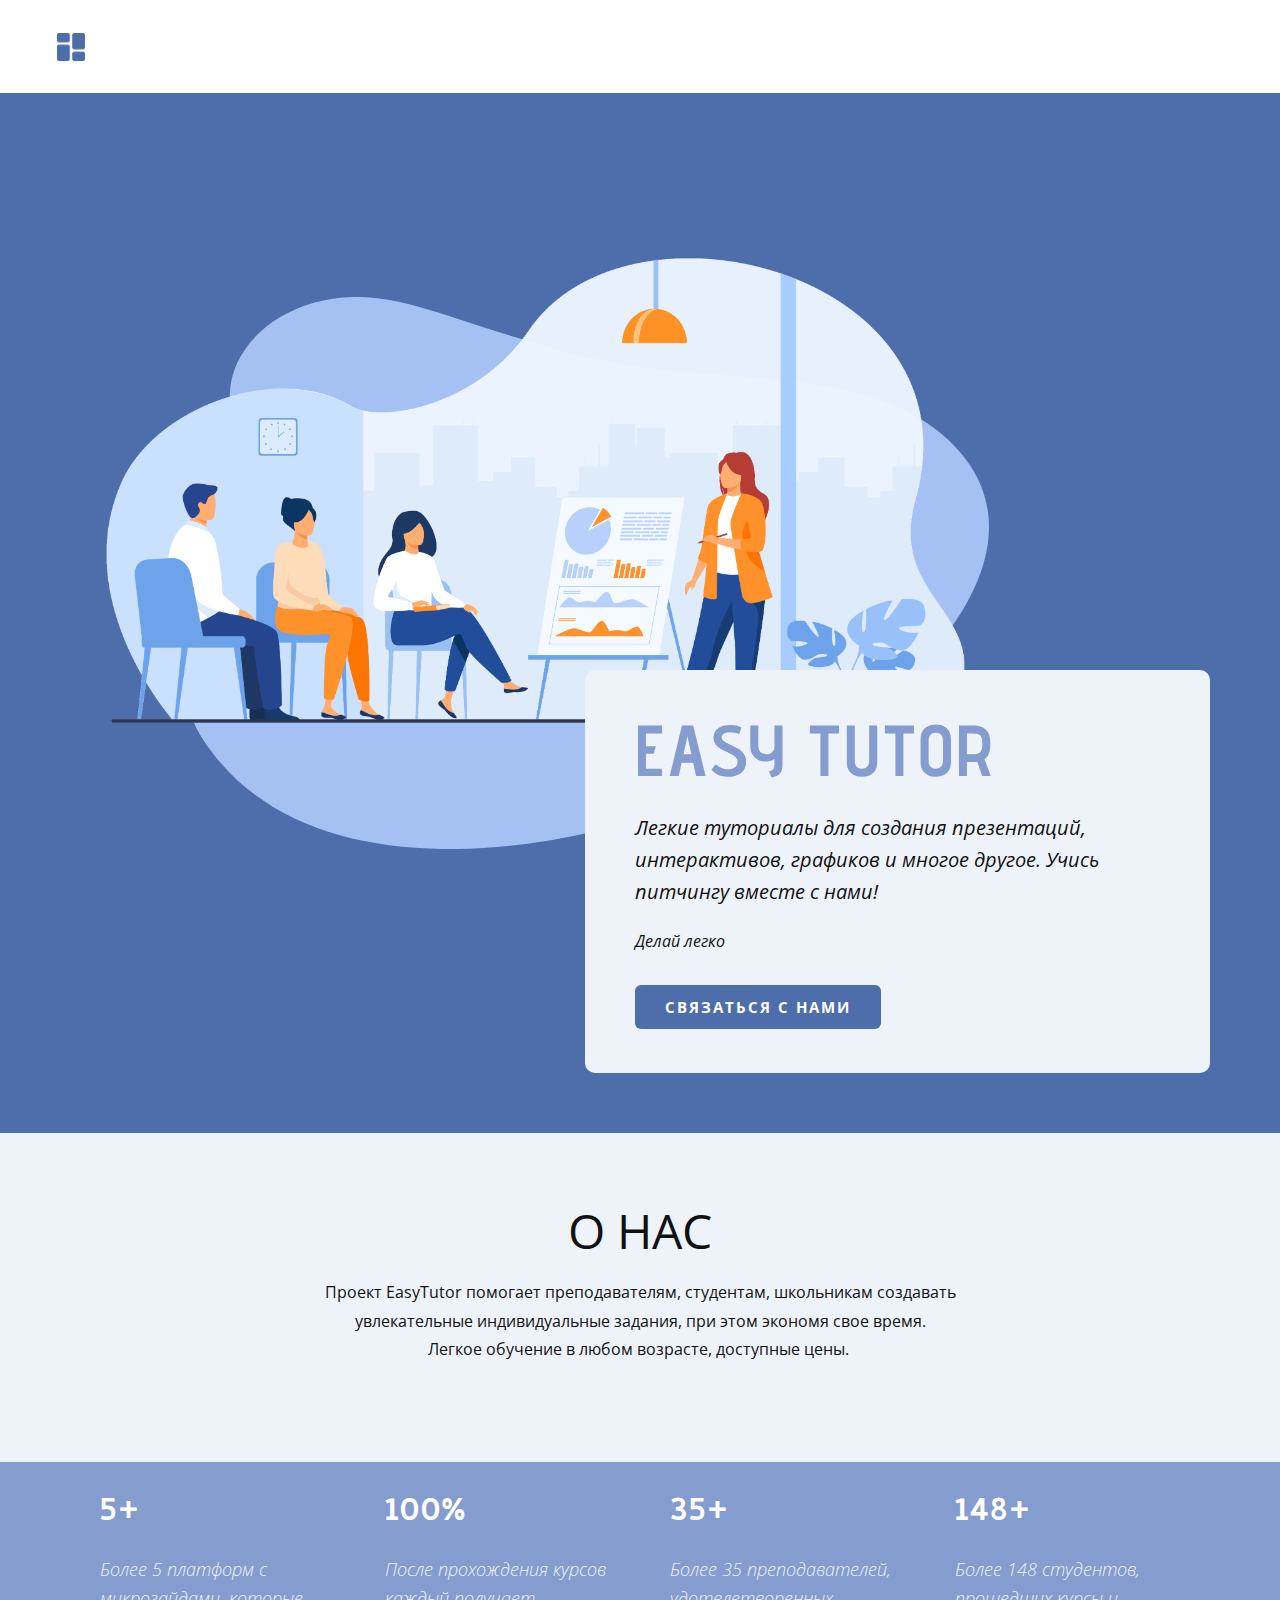
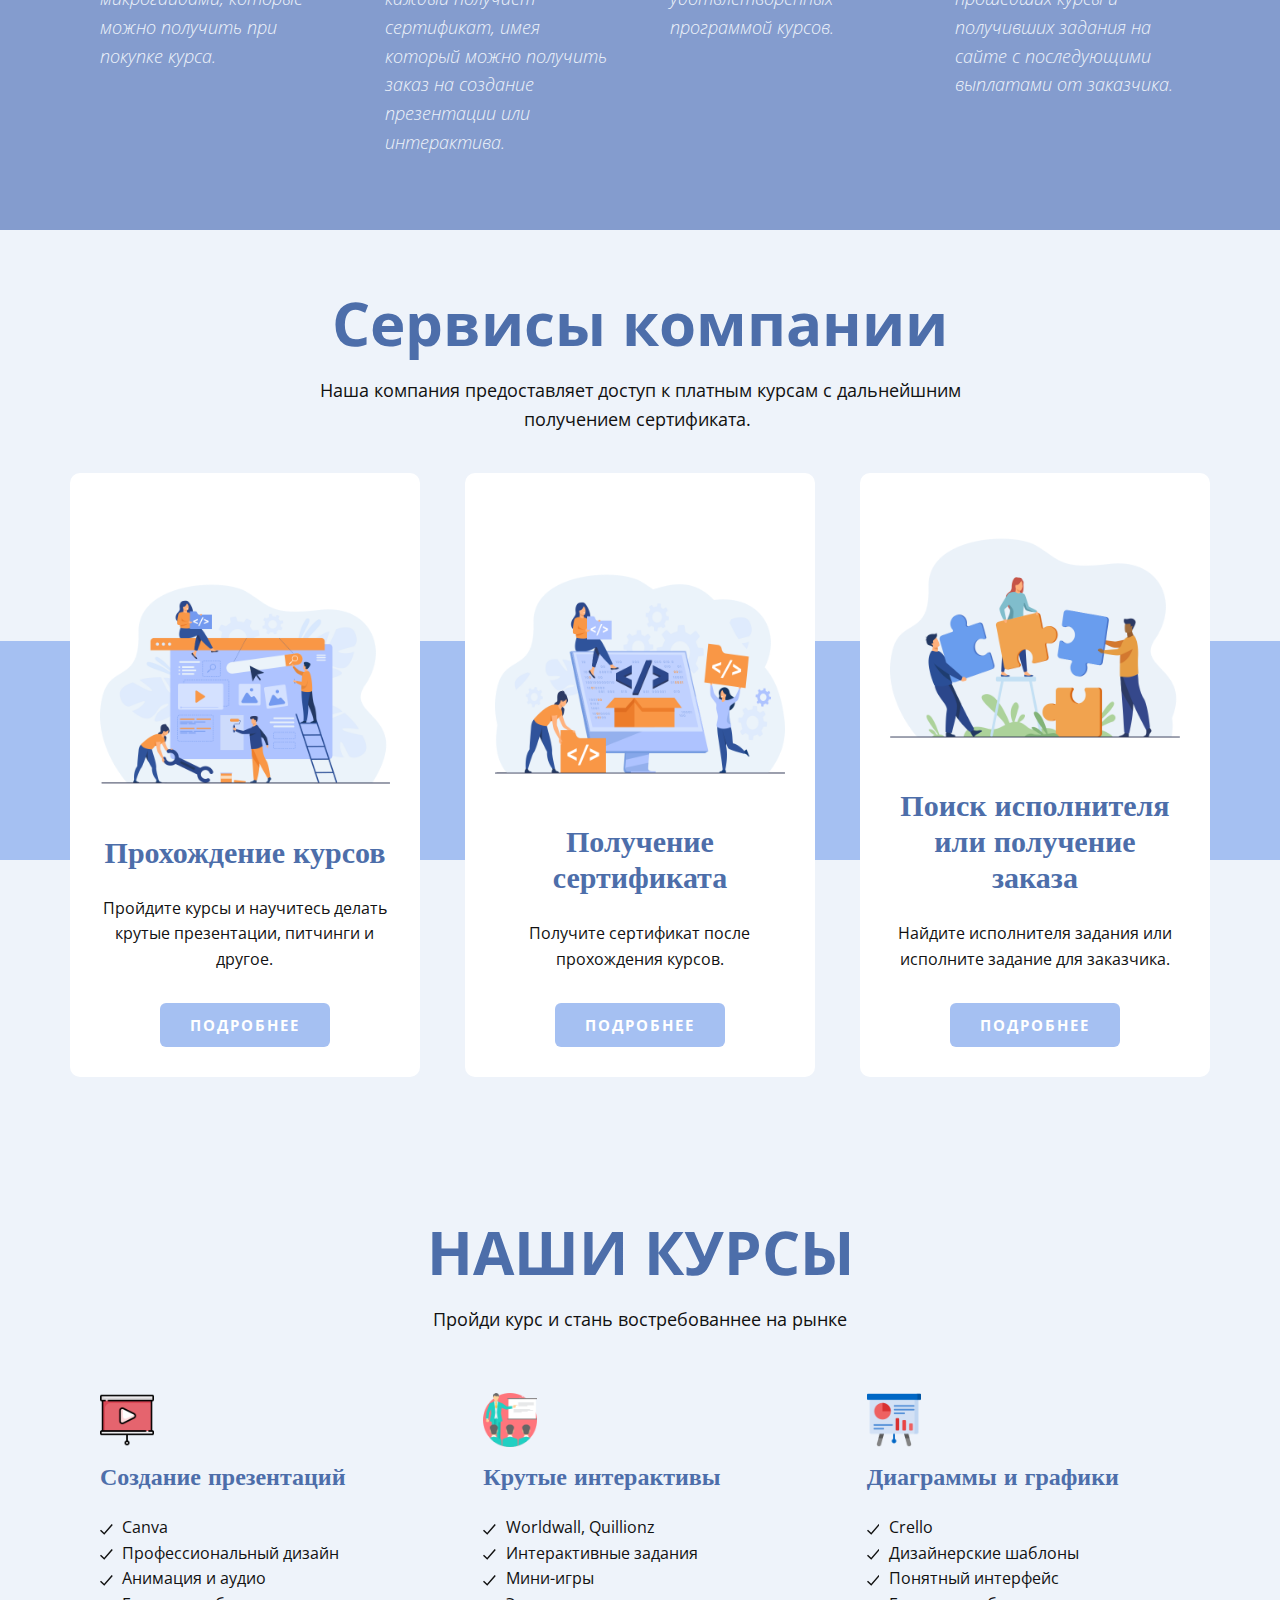
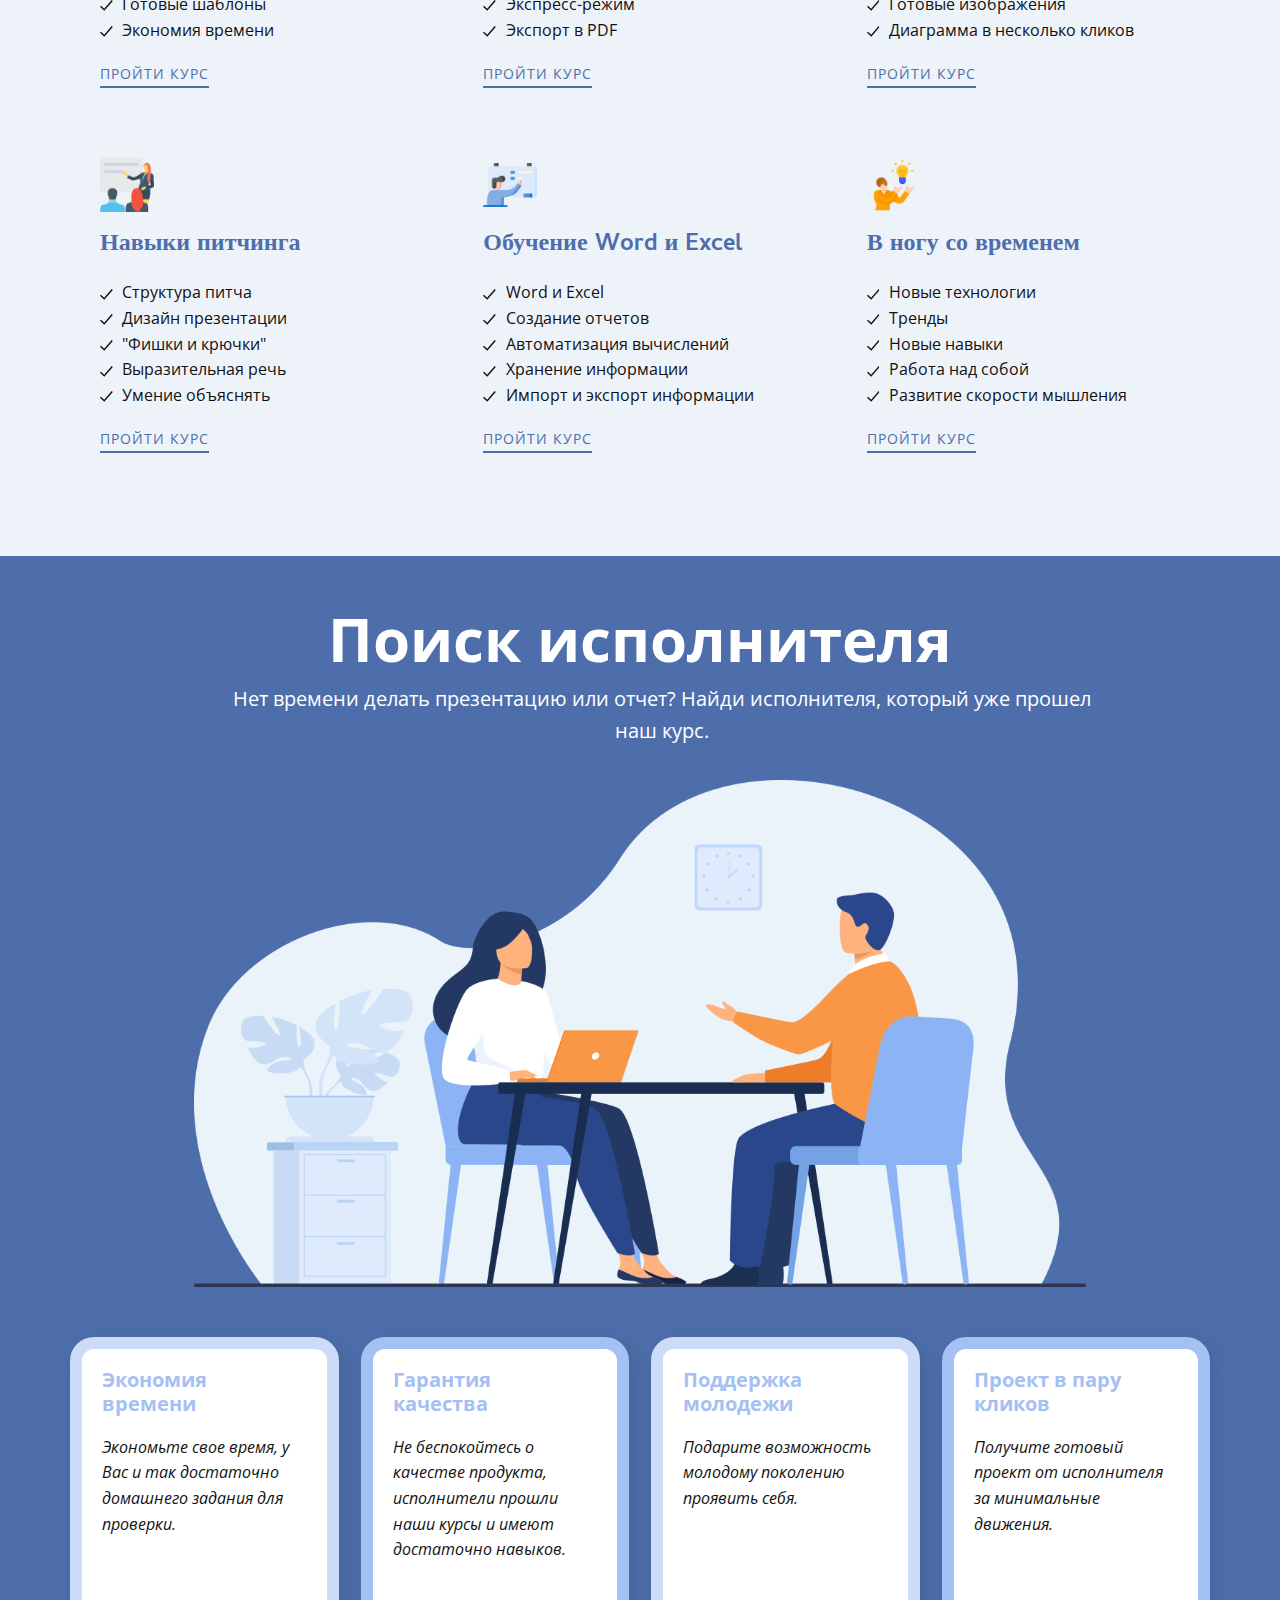
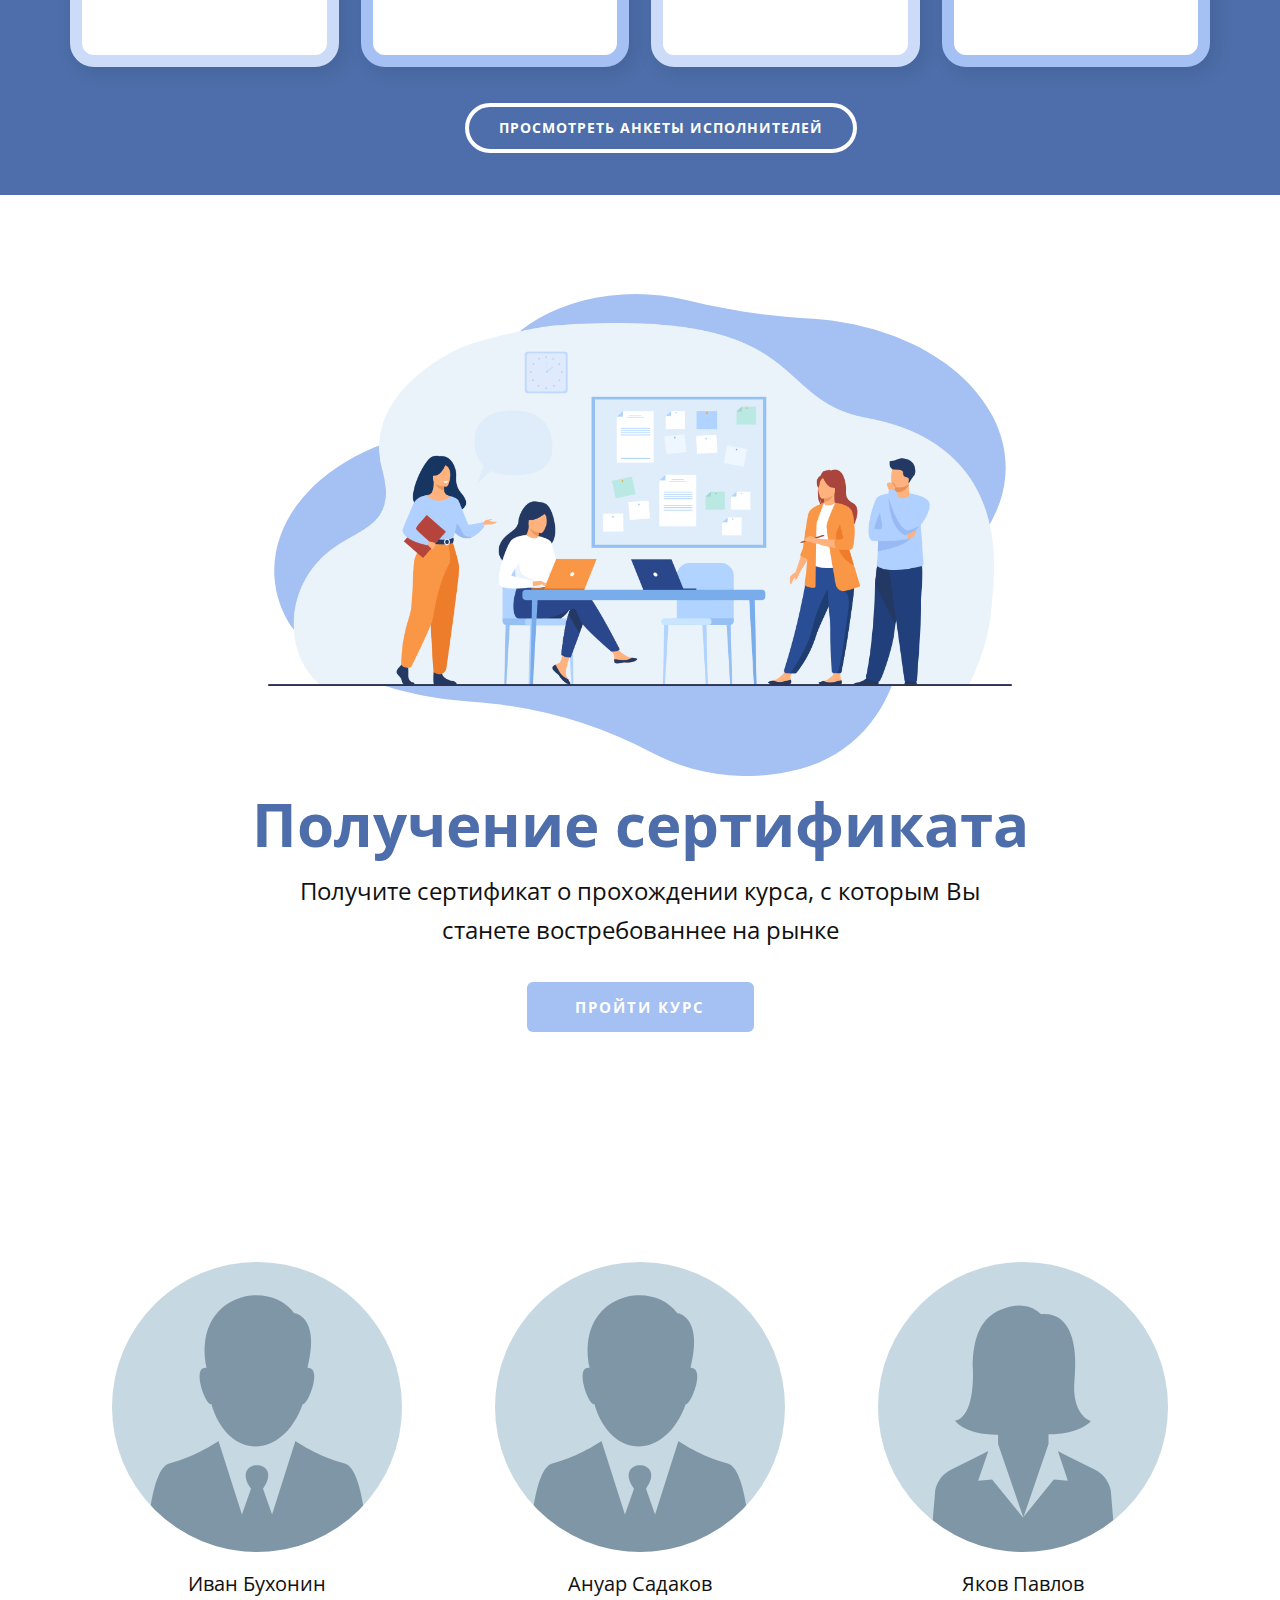
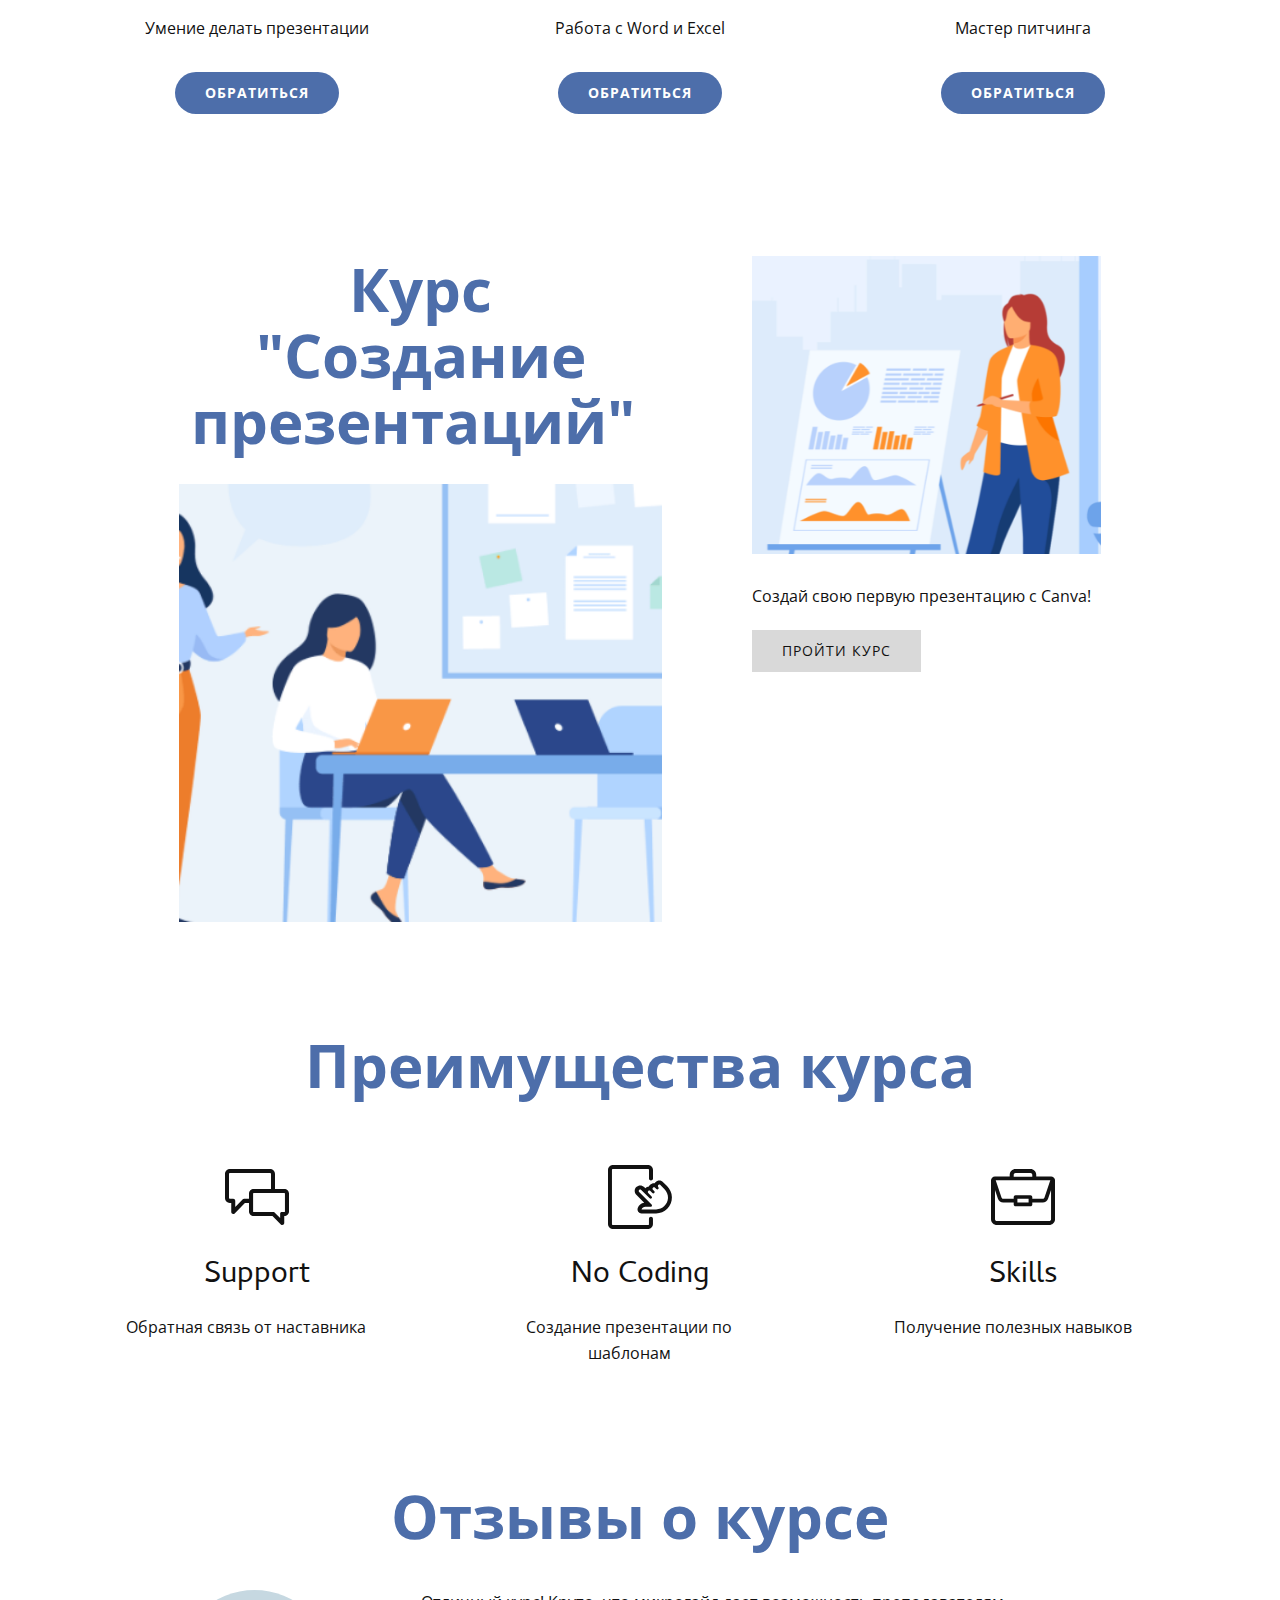
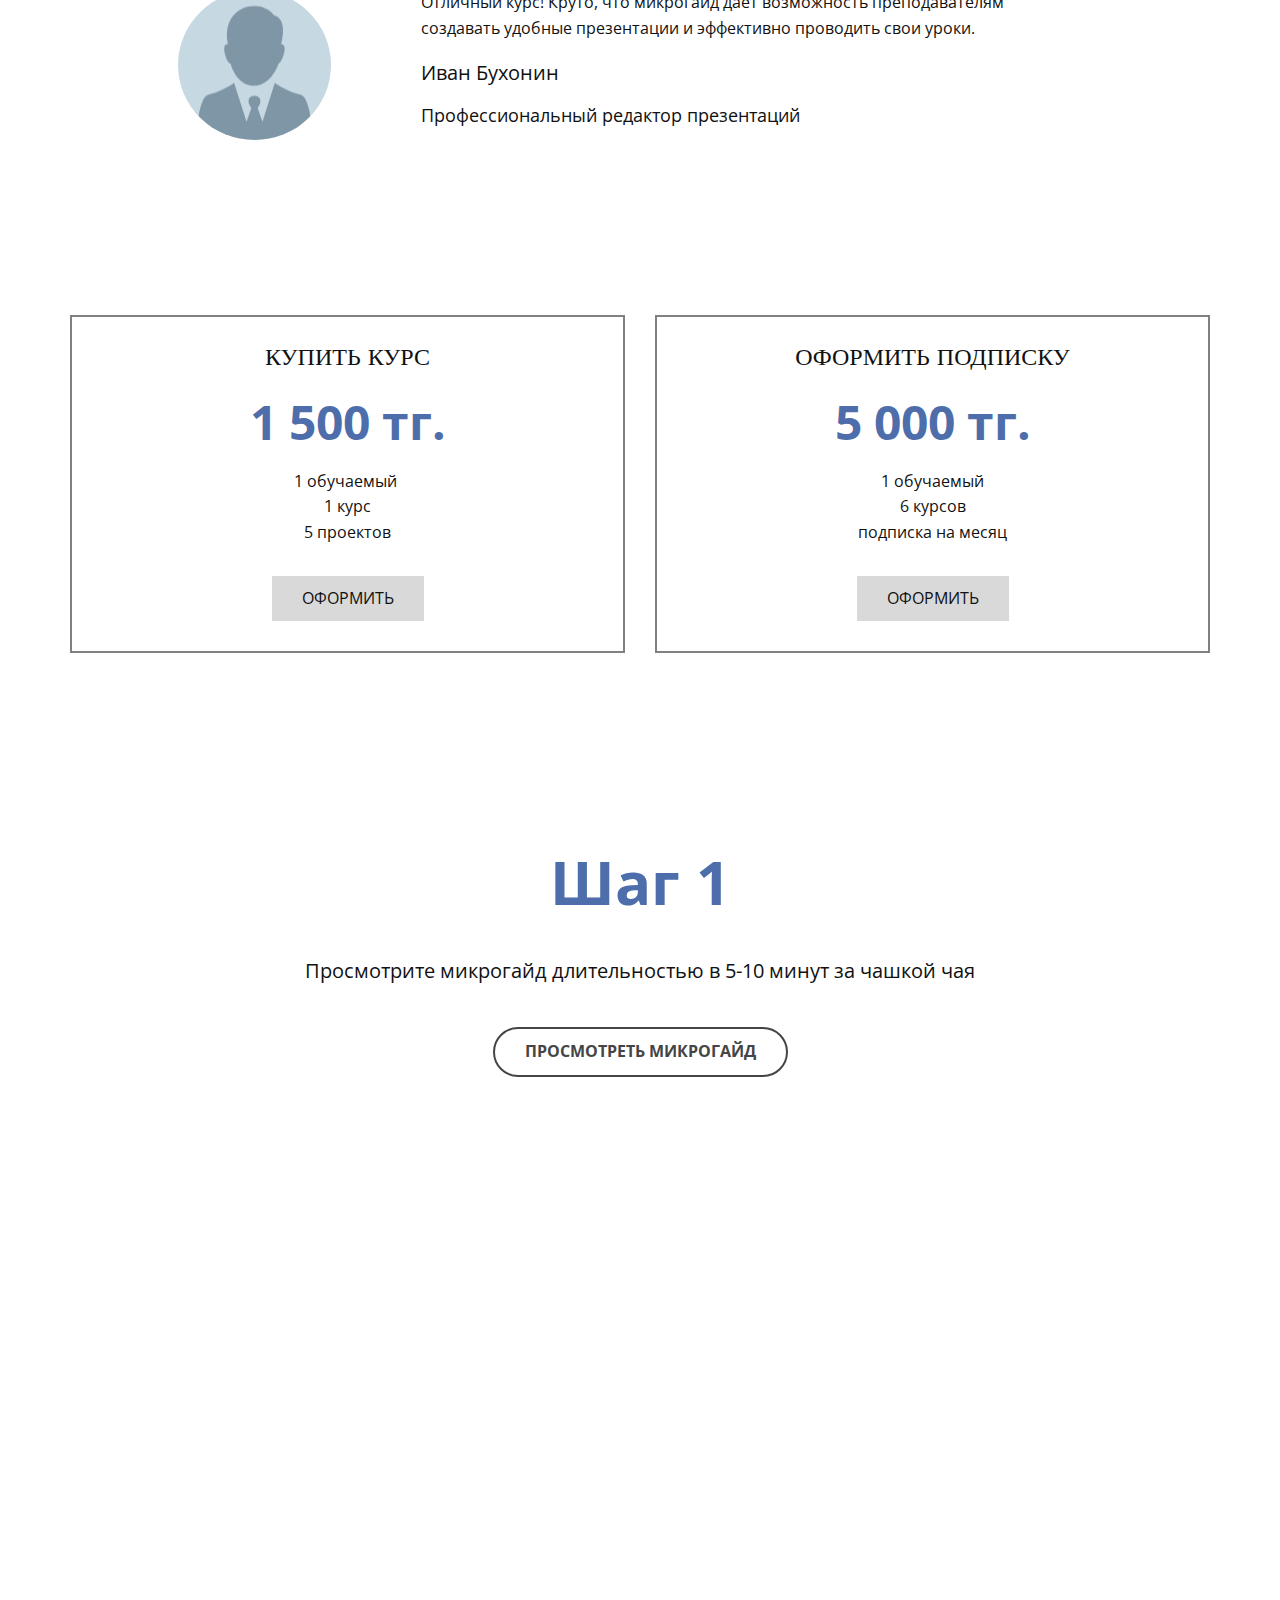
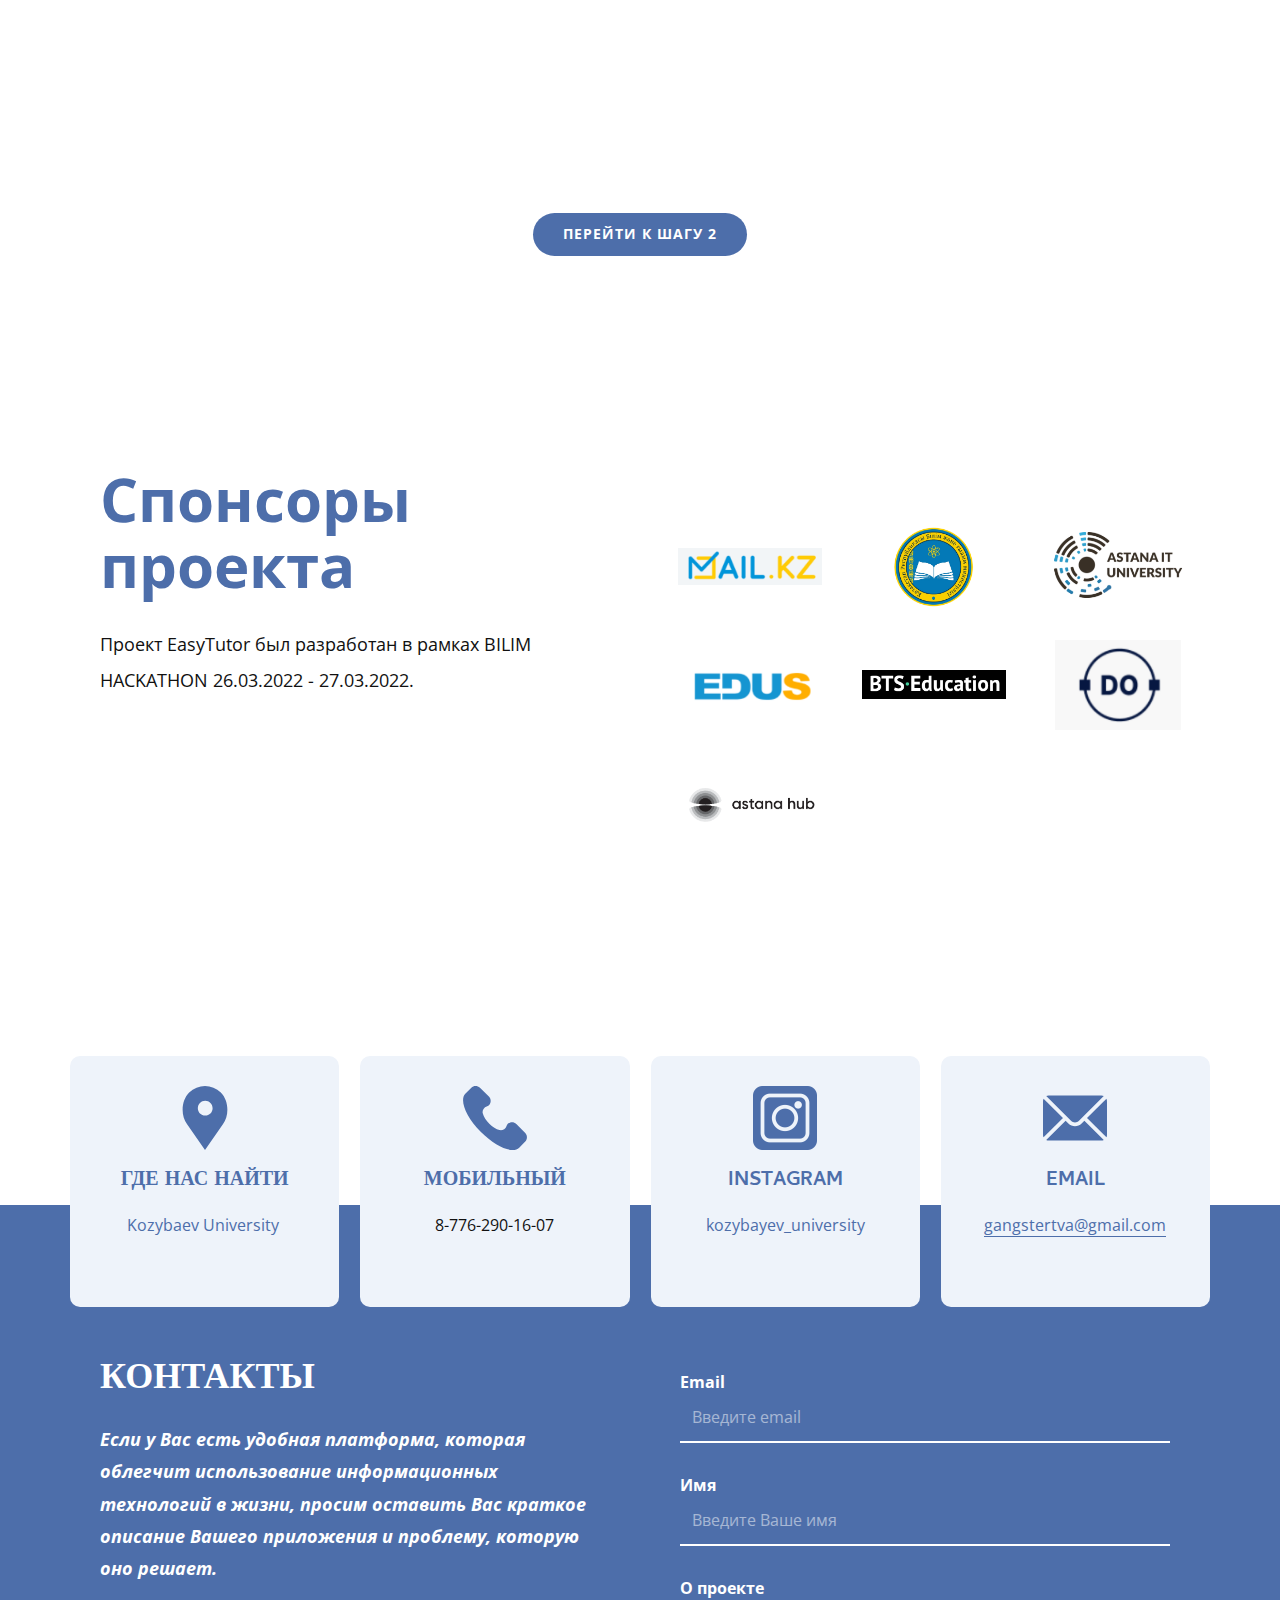
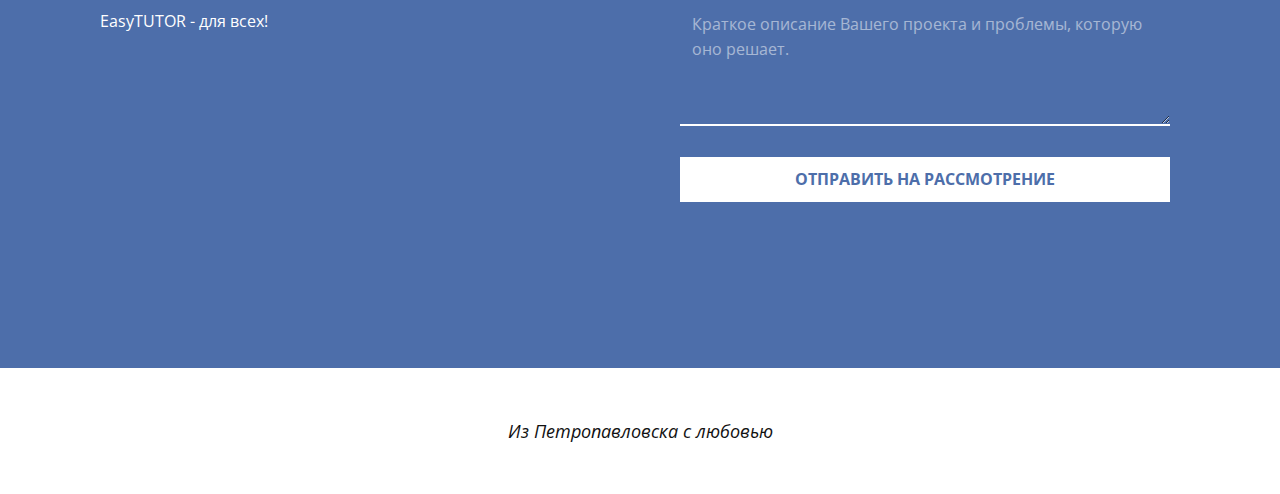
==== commit 0de18949: "sd" ====
--- a/EASYTUTOR.html
+++ b/EASYTUTOR.html
@@ -444,25 +444,25 @@
           <div class="u-repeater u-repeater-1">
             <div class="u-align-left u-border-12 u-border-palette-3-light-2 u-container-style u-custom-item u-list-item u-radius-24 u-repeater-item u-shape-round u-video-cover u-white u-list-item-1">
               <div class="u-container-layout u-similar-container u-container-layout-1">
-                <h4 class="u-custom-font u-text u-text-default u-text-font u-text-palette-3-base u-text-3">Экономия времени</h4>
+                <h4 class="u-custom-font u-text u-text-font u-text-palette-3-base u-text-3">Экономия времени</h4>
                 <p class="u-text u-text-4">Экономьте свое время, у Вас и так достаточно домашнего задания для проверки.</p>
               </div>
             </div>
             <div class="u-align-left u-border-12 u-border-palette-3-base u-container-style u-custom-item u-list-item u-radius-24 u-repeater-item u-shape-round u-white u-list-item-2">
               <div class="u-container-layout u-similar-container u-container-layout-2">
-                <h4 class="u-custom-font u-text u-text-default u-text-font u-text-palette-3-base u-text-5"> Гарантия качества</h4>
+                <h4 class="u-custom-font u-text u-text-font u-text-palette-3-base u-text-5"> Гарантия качества</h4>
                 <p class="u-text u-text-6">Не беспокойтесь о качестве продукта, исполнители прошли наши курсы и имеют достаточно навыков.</p>
               </div>
             </div>
             <div class="u-align-left u-border-12 u-border-palette-3-light-2 u-container-style u-custom-item u-list-item u-radius-23 u-repeater-item u-shape-round u-video-cover u-white u-list-item-3">
               <div class="u-container-layout u-similar-container u-container-layout-3">
-                <h4 class="u-custom-font u-text u-text-default u-text-font u-text-palette-3-base u-text-7">Поддержка молодежи</h4>
+                <h4 class="u-custom-font u-text u-text-font u-text-palette-3-base u-text-7">Поддержка молодежи</h4>
                 <p class="u-text u-text-8">Подарите возможность молодому поколению проявить себя.&nbsp;</p>
               </div>
             </div>
             <div class="u-align-left u-border-12 u-border-palette-3-base u-container-style u-custom-item u-list-item u-radius-24 u-repeater-item u-shape-round u-video-cover u-white u-list-item-4">
               <div class="u-container-layout u-similar-container u-container-layout-4">
-                <h4 class="u-custom-font u-text u-text-default u-text-font u-text-palette-3-base u-text-9">Проект в пару кликов</h4>
+                <h4 class="u-custom-font u-text u-text-font u-text-palette-3-base u-text-9">Проект в пару кликов</h4>
                 <p class="u-text u-text-10">Получите готовый проект от исполнителя за минимальные движения.</p>
               </div>
             </div>
@@ -572,15 +572,15 @@
       <div class="u-clearfix u-sheet u-sheet-1">
         <h2 class="u-custom-font u-text u-text-default u-text-font u-text-1">Отзывы о курсе</h2>
         <div class="u-clearfix u-expanded-width-md u-expanded-width-sm u-expanded-width-xs u-gutter-0 u-layout-wrap u-layout-wrap-1">
-          <div class="u-layout">
-            <div class="u-layout-row">
+          <div class="u-layout" style="">
+            <div class="u-layout-row" style="">
               <div class="u-align-center-sm u-align-center-xs u-align-left-lg u-align-left-md u-align-left-xl u-container-style u-layout-cell u-left-cell u-size-13 u-layout-cell-1">
                 <div class="u-container-layout u-valign-middle-sm u-valign-middle-xs u-valign-top-lg u-valign-top-xl u-container-layout-1">
                   <div alt="" class="u-align-left u-expanded-width-lg u-expanded-width-md u-expanded-width-xl u-image u-image-circle u-image-1" src="" data-image-width="256" data-image-height="256"></div>
                 </div>
               </div>
               <div class="u-align-center-sm u-align-center-xs u-align-left-lg u-align-left-md u-align-left-xl u-container-style u-layout-cell u-right-cell u-size-47 u-layout-cell-2">
-                <div class="u-container-layout u-valign-top u-container-layout-2">
+                <div class="u-container-layout u-valign-top-lg u-valign-top-md u-valign-top-sm u-valign-top-xl u-container-layout-2">
                   <p class="u-text u-text-2">Отличный курс! Круто, что микрогайд дает возможность преподавателям создавать удобные презентации и эффективно проводить свои уроки.&nbsp;</p>
                   <h5 class="u-custom-font u-text u-text-font u-text-3">Иван Бухонин</h5>
                   <h6 class="u-custom-font u-text u-text-font u-text-4">Профессиональный редактор презентаций</h6>
@@ -592,7 +592,7 @@
       </div>
     </section>
     <section class="u-align-center u-clearfix u-section-12" id="sec-ad70">
-      <div class="u-clearfix u-sheet u-valign-middle u-sheet-1">
+      <div class="u-clearfix u-sheet u-sheet-1">
         <div class="u-clearfix u-expanded-width u-gutter-30 u-layout-wrap u-layout-wrap-1">
           <div class="u-gutter-0 u-layout">
             <div class="u-layout-row">
@@ -620,7 +620,7 @@
       </div>
     </section>
     <section class="u-align-center u-clearfix u-section-13" id="sec-7b39">
-      <div class="u-clearfix u-sheet u-valign-middle u-sheet-1">
+      <div class="u-clearfix u-sheet u-valign-middle-lg u-valign-middle-md u-valign-middle-sm u-valign-middle-xl u-sheet-1">
         <h2 class="u-custom-font u-text u-text-default u-text-font u-text-1">Шаг 1</h2>
         <p class="u-large-text u-text u-text-variant u-text-2">Просмотрите микрогайд длительностью в 5-10 минут за чашкой чая</p>
         <a href="EASYTUTOR.html#sec-b7d9" data-page-id="98074901" class="u-border-2 u-border-grey-dark-1 u-btn u-btn-round u-button-style u-radius-50 u-btn-1">ПРОСМОТРЕТЬ МИКРОГАЙД</a>
@@ -633,18 +633,18 @@
             <iframe style="position: absolute;top: 0;left: 0;width: 100%;height: 100%;" class="embed-responsive-item" src="https://www.youtube.com/embed/b2_ShMAYank?mute=0&amp;showinfo=0&amp;controls=0&amp;start=0" frameborder="0" allowfullscreen=""></iframe>
           </div>
         </div>
-        <a href="EASYTUTOR.html#sec-7b39" data-page-id="98074901" class="u-btn u-btn-round u-button-style u-hover-palette-1-light-1 u-palette-1-base u-radius-50 u-btn-1">ПЕРЕЙТИ К ШАГУ 2</a>
+        <a href="https://kursy-astana.kz/course/prof" class="u-btn u-btn-round u-button-style u-hover-palette-1-light-1 u-palette-1-base u-radius-50 u-btn-1" target="_blank">ПЕРЕЙТИ К ШАГУ 2</a>
       </div>
     </section>
     <section class="u-align-center u-clearfix u-white u-section-15" id="sec-dc96">
-      <div class="u-clearfix u-sheet u-valign-middle-md u-valign-middle-sm u-valign-middle-xs u-sheet-1">
+      <div class="u-clearfix u-sheet u-valign-middle-md u-valign-middle-sm u-sheet-1">
         <div class="u-align-left u-container-style u-expanded-width-md u-expanded-width-sm u-expanded-width-xs u-group u-group-1">
           <div class="u-container-layout u-container-layout-1">
             <h2 class="u-custom-font u-text u-text-font u-text-1">Спонсоры проекта</h2>
             <p class="u-text u-text-2">Про​ект EasyTutor был разработан в рамках BILIM HACKATHON 26.03.2022 - 27.03.2022.</p>
           </div>
         </div>
-        <div class="u-expanded-width-md u-expanded-width-sm u-expanded-width-xs u-list u-list-1">
+        <div class="u-expanded-width-md u-expanded-width-sm u-expanded-width-xs u-layout-grid u-list u-list-1">
           <div class="u-repeater u-repeater-1">
             <div class="u-container-style u-list-item u-repeater-item">
               <div class="u-container-layout u-similar-container u-valign-middle-lg u-valign-middle-md u-valign-middle-sm u-valign-middle-xl u-container-layout-2">
@@ -678,32 +678,7 @@
             </div>
             <div class="u-container-style u-list-item u-repeater-item">
               <div class="u-container-layout u-similar-container u-valign-middle-lg u-valign-middle-md u-valign-middle-sm u-valign-middle-xl u-container-layout-8">
-                <img alt="" class="u-expanded-width u-image u-image-contain u-image-default u-image-7" data-image-width="300" data-image-height="90" src="images/logo-amazon.svg">
-              </div>
-            </div>
-            <div class="u-container-style u-list-item u-repeater-item">
-              <div class="u-container-layout u-similar-container u-valign-middle-lg u-valign-middle-md u-valign-middle-sm u-valign-middle-xl u-container-layout-9">
-                <img alt="" class="u-expanded-width u-image u-image-contain u-image-default u-image-8" data-image-width="250" data-image-height="78" src="images/8.png">
-              </div>
-            </div>
-            <div class="u-container-style u-list-item u-repeater-item">
-              <div class="u-container-layout u-similar-container u-valign-middle-lg u-valign-middle-md u-valign-middle-sm u-valign-middle-xl u-container-layout-10">
-                <img alt="" class="u-expanded-width u-image u-image-contain u-image-default u-image-9" data-image-width="300" data-image-height="89" src="images/bergners-1.svg">
-              </div>
-            </div>
-            <div class="u-container-style u-list-item u-repeater-item">
-              <div class="u-container-layout u-similar-container u-valign-middle-lg u-valign-middle-md u-valign-middle-sm u-valign-middle-xl u-container-layout-11">
-                <img alt="" class="u-expanded-width u-image u-image-contain u-image-default u-image-10" data-image-width="300" data-image-height="89" src="images/bergners-1.svg">
-              </div>
-            </div>
-            <div class="u-container-style u-list-item u-repeater-item">
-              <div class="u-container-layout u-similar-container u-valign-middle-lg u-valign-middle-md u-valign-middle-sm u-valign-middle-xl u-container-layout-12">
-                <img alt="" class="u-expanded-width u-image u-image-contain u-image-default u-image-11" data-image-width="300" data-image-height="61" src="images/medium-wordmark.svg">
-              </div>
-            </div>
-            <div class="u-container-style u-list-item u-repeater-item">
-              <div class="u-container-layout u-similar-container u-valign-middle-lg u-valign-middle-md u-valign-middle-sm u-valign-middle-xl u-container-layout-13">
-                <img alt="" class="u-expanded-width u-image u-image-contain u-image-default u-image-12" data-image-width="300" data-image-height="61" src="images/t.svg">
+                <img alt="" class="u-expanded-width u-image u-image-contain u-image-default u-image-7" data-image-width="250" data-image-height="78" src="images/8.png">
               </div>
             </div>
           </div>
@@ -733,7 +708,7 @@
             </div>
           </div>
           <div class="u-align-center u-container-style u-list-item u-palette-1-light-3 u-radius-10 u-repeater-item u-shape-round u-list-item-3">
-            <div class="u-container-layout u-similar-container u-valign-top u-container-layout-3"><span class="u-file-icon u-icon u-text-palette-1-base u-icon-3"><img src="images/28.png" alt=""></span>
+            <div class="u-container-layout u-similar-container u-valign-top u-container-layout-3"><span class="u-file-icon u-icon u-text-palette-1-base u-icon-3"><img src="images/23.png" alt=""></span>
               <h5 class="u-text u-text-default u-text-palette-1-base u-text-5">INSTAGRAM</h5>
               <p class="u-text u-text-6">
                 <a href="https://www.instagram.com/kozybayev_university/" class="u-active-none u-border-none u-btn u-button-link u-button-style u-hover-none u-none u-text-palette-1-base u-btn-2" target="_blank">kozybayev_university</a>
@@ -789,7 +764,6 @@
                       <input type="submit" value="submit" class="u-form-control-hidden">
                     </div>
                     <div class="u-form-send-message u-form-send-success"> Thank you! Your message has been sent. </div>
-                    <div class="u-form-send-error u-form-send-message"> Unable to send your message. Please fix errors then try again. </div>
                     <input type="hidden" value="" name="recaptchaResponse">
                   </form>
                 </div>
@@ -805,16 +779,6 @@
         <p class="u-small-text u-text u-text-variant u-text-1">Из Петропавловска с люб<span style="font-weight: 700;"></span>овью
         </p>
       </div></footer>
-    <section class="u-backlink u-clearfix u-grey-80">
-      <a class="u-link" href="https://nicepage.com/html-templates" target="_blank">
-        <span>HTML Templates</span>
-      </a>
-      <p class="u-text">
-        <span>created with</span>
-      </p>
-      <a class="u-link" href="https://nicepage.com/html-website-builder" target="_blank">
-        <span>HTML Builder</span>
-      </a>. 
-    </section>
+
   </body>
 </html>--- a/EASYTUTOR.css
+++ b/EASYTUTOR.css
@@ -187,13 +187,14 @@
   }
 
   .u-section-1 .u-text-1 {
-    margin-top: 319px;
+    width: auto;
+    margin-top: 297px;
   }
 
   .u-section-1 .u-text-2 {
     font-size: 3rem;
     width: auto;
-    margin-top: -314px;
+    margin-top: -292px;
   }
 } .u-section-2 {
   background-image: none;
@@ -658,6 +659,8 @@
 
 .u-section-5 .u-text-1 {
   font-size: 3.75rem;
+  font-family: "Open Sans", sans-serif;
+  font-weight: bold;
   margin: 60px auto 0;
 }
 
@@ -1003,11 +1006,6 @@
 }
 
 @media (max-width: 1199px) {
-  .u-section-5 .u-text-1 {
-    font-family: "Open Sans", sans-serif;
-    font-weight: bold;
-  }
-
   .u-section-5 .u-repeater-1 {
     grid-template-columns: repeat(3, calc(33.333333333333336% - 6.66667px));
     min-height: 587px;
@@ -1118,7 +1116,7 @@
 .u-section-6 .u-text-3 {
   font-size: 1.25rem;
   font-weight: 700;
-  margin: 19px 20px 0;
+  margin: 19px 35px 0 20px;
 }
 
 .u-section-6 .u-text-4 {
@@ -1138,7 +1136,7 @@
 .u-section-6 .u-text-5 {
   font-size: 1.25rem;
   font-weight: 700;
-  margin: 19px 20px 0;
+  margin: 19px 41px 0 20px;
 }
 
 .u-section-6 .u-text-6 {
@@ -1157,7 +1155,7 @@
 .u-section-6 .u-text-7 {
   font-size: 1.25rem;
   font-weight: 700;
-  margin: 19px 20px 0;
+  margin: 19px 21px 0 20px;
 }
 
 .u-section-6 .u-text-8 {
@@ -1176,7 +1174,7 @@
 .u-section-6 .u-text-9 {
   font-size: 1.25rem;
   font-weight: 700;
-  margin: 19px 20px 0;
+  margin: 19px 21px 0 20px;
 }
 
 .u-section-6 .u-text-10 {
@@ -1203,6 +1201,10 @@
     min-height: 272px;
   }
 
+  .u-section-6 .u-text-3 {
+    margin-right: 20px;
+  }
+
   .u-section-6 .u-text-4 {
     margin-right: 0;
   }
@@ -1212,27 +1214,39 @@
     padding-right: 15px;
   }
 
+  .u-section-6 .u-text-5 {
+    margin-right: 20px;
+  }
+
   .u-section-6 .u-text-6 {
     margin-right: 0;
   }
 
+  .u-section-6 .u-text-7 {
+    margin-right: 20px;
+  }
+
   .u-section-6 .u-text-8 {
     margin-right: 0;
   }
 
+  .u-section-6 .u-text-9 {
+    margin-right: 20px;
+  }
+
   .u-section-6 .u-text-10 {
     margin-right: 0;
   }
 
   .u-section-6 .u-btn-1 {
-    margin-top: -8px;
+    margin-top: 20px;
     margin-right: 153px;
   }
 }
 
 @media (max-width: 991px) {
   .u-section-6 .u-sheet-1 {
-    min-height: 1095px;
+    min-height: 1266px;
   }
 
   .u-section-6 .u-text-2 {
@@ -1251,15 +1265,13 @@
   }
 
   .u-section-6 .u-btn-1 {
-    margin-top: -239px;
     margin-right: 0;
-    margin-bottom: 60px;
   }
 }
 
 @media (max-width: 767px) {
   .u-section-6 .u-sheet-1 {
-    min-height: 996px;
+    min-height: 1233px;
   }
 
   .u-section-6 .u-image-1 {
@@ -1280,15 +1292,11 @@
     padding-top: 30px;
     padding-bottom: 30px;
   }
-
-  .u-section-6 .u-btn-1 {
-    margin-top: -307px;
-  }
 }
 
 @media (max-width: 575px) {
   .u-section-6 .u-sheet-1 {
-    min-height: 886px;
+    min-height: 1479px;
   }
 
   .u-section-6 .u-text-1 {
@@ -1302,11 +1310,14 @@
 
   .u-section-6 .u-repeater-1 {
     grid-template-columns: 100%;
+    min-height: 874px;
+    grid-gap: 22px 22px;
   }
 
   .u-section-6 .u-container-layout-1 {
     padding-left: 0;
     padding-right: 0;
+    padding-bottom: 10px;
   }
 
   .u-section-6 .u-container-layout-2 {
@@ -1317,10 +1328,11 @@
   .u-section-6 .u-container-layout-4 {
     padding-left: 20px;
     padding-right: 20px;
+    padding-bottom: 10px;
   }
 
   .u-section-6 .u-btn-1 {
-    margin-top: -773px;
+    margin: 19px -25px 31px;
   }
 } .u-section-7 {
   background-image: none;
@@ -1344,6 +1356,8 @@
 
 .u-section-7 .u-text-1 {
   font-size: 3.75rem;
+  font-family: "Open Sans", sans-serif;
+  font-weight: bold;
   margin: 68px auto 0;
 }
 
@@ -1362,13 +1376,6 @@
   align-self: center;
   margin: 33px auto 60px;
   padding: 13px 49px 13px 48px;
-}
-
-@media (max-width: 1199px) {
-  .u-section-7 .u-text-1 {
-    font-family: "Open Sans", sans-serif;
-    font-weight: bold;
-  }
 }
 
 @media (max-width: 991px) {
@@ -1847,10 +1854,6 @@
     margin-top: 178px;
   }
 
-  .u-section-10 .u-list-1 {
-    margin-top: -146px;
-  }
-
   .u-section-10 .u-repeater-1 {
     grid-template-columns: calc(50% - 5px) calc(50% - 5px);
   }
@@ -1894,12 +1897,16 @@
 }
 
 @media (max-width: 575px) {
+  .u-section-10 .u-sheet-1 {
+    min-height: 800px;
+  }
+
   .u-section-10 .u-text-1 {
-    margin-top: 401px;
+    margin-top: 50px;
   }
 
   .u-section-10 .u-list-1 {
-    margin-top: -370px;
+    margin-top: 20px;
   }
 
   .u-section-10 .u-repeater-1 {
@@ -1928,7 +1935,6 @@
 
 .u-section-11 .u-image-1 {
   height: 150px;
-  width: 150px;
   background-image: url("[data-uri]");
   background-position: 50% 50%;
   margin: 0 auto;
@@ -1977,7 +1983,7 @@
     height: 136px;
     margin-right: initial;
     margin-left: initial;
-    width: auto;
+    width: 136px;
   }
 
   .u-section-11 .u-layout-cell-2 {
@@ -2077,15 +2083,16 @@
 
 @media (max-width: 575px) {
   .u-section-11 .u-sheet-1 {
-    min-height: 681px;
+    min-height: 615px;
   }
 
   .u-section-11 .u-text-1 {
-    margin-top: 353px;
+    width: auto;
+    margin-top: 67px;
   }
 
   .u-section-11 .u-layout-wrap-1 {
-    margin-top: -343px;
+    margin-top: -13px;
     width: auto;
     margin-right: initial;
     margin-left: initial;
@@ -2101,18 +2108,37 @@
   }
 
   .u-section-11 .u-layout-cell-2 {
-    min-height: 442px;
+    min-height: 324px;
+  }
+
+  .u-section-11 .u-container-layout-2 {
+    padding-left: 0;
+    padding-right: 0;
   }
 
   .u-section-11 .u-text-2 {
-    margin-top: 25px;
+    width: auto;
+    margin-top: 10px;
+    margin-left: 10px;
+    margin-right: 10px;
+  }
+
+  .u-section-11 .u-text-3 {
+    margin-top: 34px;
+    margin-left: 10px;
+    margin-right: 10px;
+  }
+
+  .u-section-11 .u-text-4 {
+    margin-left: 10px;
+    margin-right: 10px;
   }
 }.u-section-12 .u-sheet-1 {
   min-height: 458px;
 }
 
 .u-section-12 .u-layout-wrap-1 {
-  margin: 20px auto 20px 0;
+  margin: 60px auto 60px 0;
 }
 
 .u-section-12 .u-layout-cell-1 {
@@ -2129,6 +2155,7 @@
 
 .u-section-12 .u-text-2 {
   font-size: 3rem;
+  font-weight: bold;
   margin: 20px 0 0;
 }
 
@@ -2156,6 +2183,7 @@
 
 .u-section-12 .u-text-5 {
   font-size: 3rem;
+  font-weight: bold;
   margin: 20px 0 0;
 }
 
@@ -2183,16 +2211,8 @@
     min-height: 303px;
   }
 
-  .u-section-12 .u-text-2 {
-    font-weight: bold;
-  }
-
   .u-section-12 .u-layout-cell-2 {
     min-height: 303px;
-  }
-
-  .u-section-12 .u-text-5 {
-    font-weight: bold;
   }
 }
 
@@ -2262,6 +2282,16 @@
   .u-section-13 .u-text-2 {
     margin-left: 0;
     margin-right: 0;
+  }
+}
+
+@media (max-width: 575px) {
+  .u-section-13 .u-sheet-1 {
+    min-height: 383px;
+  }
+
+  .u-section-13 .u-text-1 {
+    margin-top: 58px;
   }
 }.u-section-14 .u-sheet-1 {
   min-height: 682px;
@@ -2314,20 +2344,13 @@
 
 @media (max-width: 575px) {
   .u-section-14 .u-sheet-1 {
-    min-height: 604px;
+    min-height: 382px;
   }
 
   .u-section-14 .u-video-1 {
     height: 200px;
     margin-right: initial;
     margin-left: initial;
-  }
-
-  .u-section-14 .embed-responsive-1 {
-    width: 261%;
-    left: -81%;
-    height: 100%;
-    top: 0%;
   }
 } .u-section-15 {
   background-image: none;
@@ -2348,6 +2371,7 @@
 }
 
 .u-section-15 .u-text-1 {
+  font-weight: bold;
   margin: 59px 0 0;
 }
 
@@ -2365,7 +2389,6 @@
 
 .u-section-15 .u-repeater-1 {
   grid-template-columns: 33.3333% 33.3333% 33.3333%;
-  min-height: 478px;
   grid-gap: 0px 0px;
 }
 
@@ -2439,56 +2462,6 @@
   margin-bottom: 0;
 }
 
-.u-section-15 .u-container-layout-9 {
-  padding: 15px 20px;
-}
-
-.u-section-15 .u-image-8 {
-  height: 90px;
-  margin-top: 0;
-  margin-bottom: 0;
-}
-
-.u-section-15 .u-container-layout-10 {
-  padding: 15px 20px;
-}
-
-.u-section-15 .u-image-9 {
-  height: 90px;
-  margin-top: 0;
-  margin-bottom: 0;
-}
-
-.u-section-15 .u-container-layout-11 {
-  padding: 14px 20px;
-}
-
-.u-section-15 .u-image-10 {
-  height: 90px;
-  margin-top: 0;
-  margin-bottom: 0;
-}
-
-.u-section-15 .u-container-layout-12 {
-  padding: 0 20px;
-}
-
-.u-section-15 .u-image-11 {
-  height: 90px;
-  margin-top: 0;
-  margin-bottom: 0;
-}
-
-.u-section-15 .u-container-layout-13 {
-  padding: 0 20px;
-}
-
-.u-section-15 .u-image-12 {
-  height: 90px;
-  margin-top: 0;
-  margin-bottom: 0;
-}
-
 @media (max-width: 1199px) {
   .u-section-15 .u-sheet-1 {
     min-height: 619px;
@@ -2505,10 +2478,6 @@
     padding-bottom: 21px;
   }
 
-  .u-section-15 .u-text-1 {
-    font-weight: bold;
-  }
-
   .u-section-15 .u-list-1 {
     width: 484px;
     margin-top: -512px;
@@ -2539,10 +2508,6 @@
     width: auto;
   }
 
-  .u-section-15 .u-repeater-1 {
-    min-height: 691px;
-  }
-
   .u-section-15 .u-container-layout-2 {
     padding-top: 20px;
     padding-bottom: 20px;
@@ -2603,51 +2568,6 @@
   }
 
   .u-section-15 .u-image-7 {
-    height: 107px;
-  }
-
-  .u-section-15 .u-container-layout-9 {
-    padding-top: 20px;
-    padding-bottom: 20px;
-  }
-
-  .u-section-15 .u-image-8 {
-    height: 107px;
-  }
-
-  .u-section-15 .u-container-layout-10 {
-    padding-top: 20px;
-    padding-bottom: 20px;
-  }
-
-  .u-section-15 .u-image-9 {
-    height: 107px;
-  }
-
-  .u-section-15 .u-container-layout-11 {
-    padding-top: 20px;
-    padding-bottom: 20px;
-  }
-
-  .u-section-15 .u-image-10 {
-    height: 107px;
-  }
-
-  .u-section-15 .u-container-layout-12 {
-    padding-top: 20px;
-    padding-bottom: 20px;
-  }
-
-  .u-section-15 .u-image-11 {
-    height: 107px;
-  }
-
-  .u-section-15 .u-container-layout-13 {
-    padding-top: 20px;
-    padding-bottom: 20px;
-  }
-
-  .u-section-15 .u-image-12 {
     height: 107px;
   }
 }
@@ -2660,7 +2580,6 @@
 
   .u-section-15 .u-repeater-1 {
     grid-template-columns: repeat(2, 50%);
-    min-height: 1165px;
   }
 
   .u-section-15 .u-image-1 {
@@ -2690,35 +2609,33 @@
   .u-section-15 .u-image-7 {
     height: 134px;
   }
-
-  .u-section-15 .u-image-8 {
-    height: 134px;
-  }
-
-  .u-section-15 .u-image-9 {
-    height: 134px;
-  }
-
-  .u-section-15 .u-image-10 {
-    height: 134px;
-  }
-
-  .u-section-15 .u-image-11 {
-    height: 134px;
-  }
-
-  .u-section-15 .u-image-12 {
-    height: 134px;
-  }
 }
 
 @media (max-width: 575px) {
   .u-section-15 .u-sheet-1 {
-    min-height: 1402px;
+    min-height: 1289px;
+  }
+
+  .u-section-15 .u-group-1 {
+    min-height: 284px;
+    margin-top: 1px;
+    width: auto;
+    margin-right: initial;
+    margin-left: initial;
+  }
+
+  .u-section-15 .u-list-1 {
+    margin-top: -13px;
+    margin-bottom: 60px;
+    width: auto;
+    margin-right: initial;
+    margin-left: initial;
   }
 
   .u-section-15 .u-repeater-1 {
-    min-height: 813px;
+    grid-template-columns: 100%;
+    min-height: 408px;
+    grid-auto-columns: 100%;
   }
 
   .u-section-15 .u-container-layout-2 {
@@ -2774,46 +2691,6 @@
   }
 
   .u-section-15 .u-image-7 {
-    height: 106px;
-  }
-
-  .u-section-15 .u-container-layout-9 {
-    padding-bottom: 10px;
-  }
-
-  .u-section-15 .u-image-8 {
-    height: 106px;
-  }
-
-  .u-section-15 .u-container-layout-10 {
-    padding-bottom: 10px;
-  }
-
-  .u-section-15 .u-image-9 {
-    height: 106px;
-  }
-
-  .u-section-15 .u-container-layout-11 {
-    padding-bottom: 10px;
-  }
-
-  .u-section-15 .u-image-10 {
-    height: 106px;
-  }
-
-  .u-section-15 .u-container-layout-12 {
-    padding-bottom: 10px;
-  }
-
-  .u-section-15 .u-image-11 {
-    height: 106px;
-  }
-
-  .u-section-15 .u-container-layout-13 {
-    padding-bottom: 10px;
-  }
-
-  .u-section-15 .u-image-12 {
     height: 106px;
   }
 } .u-section-16 {
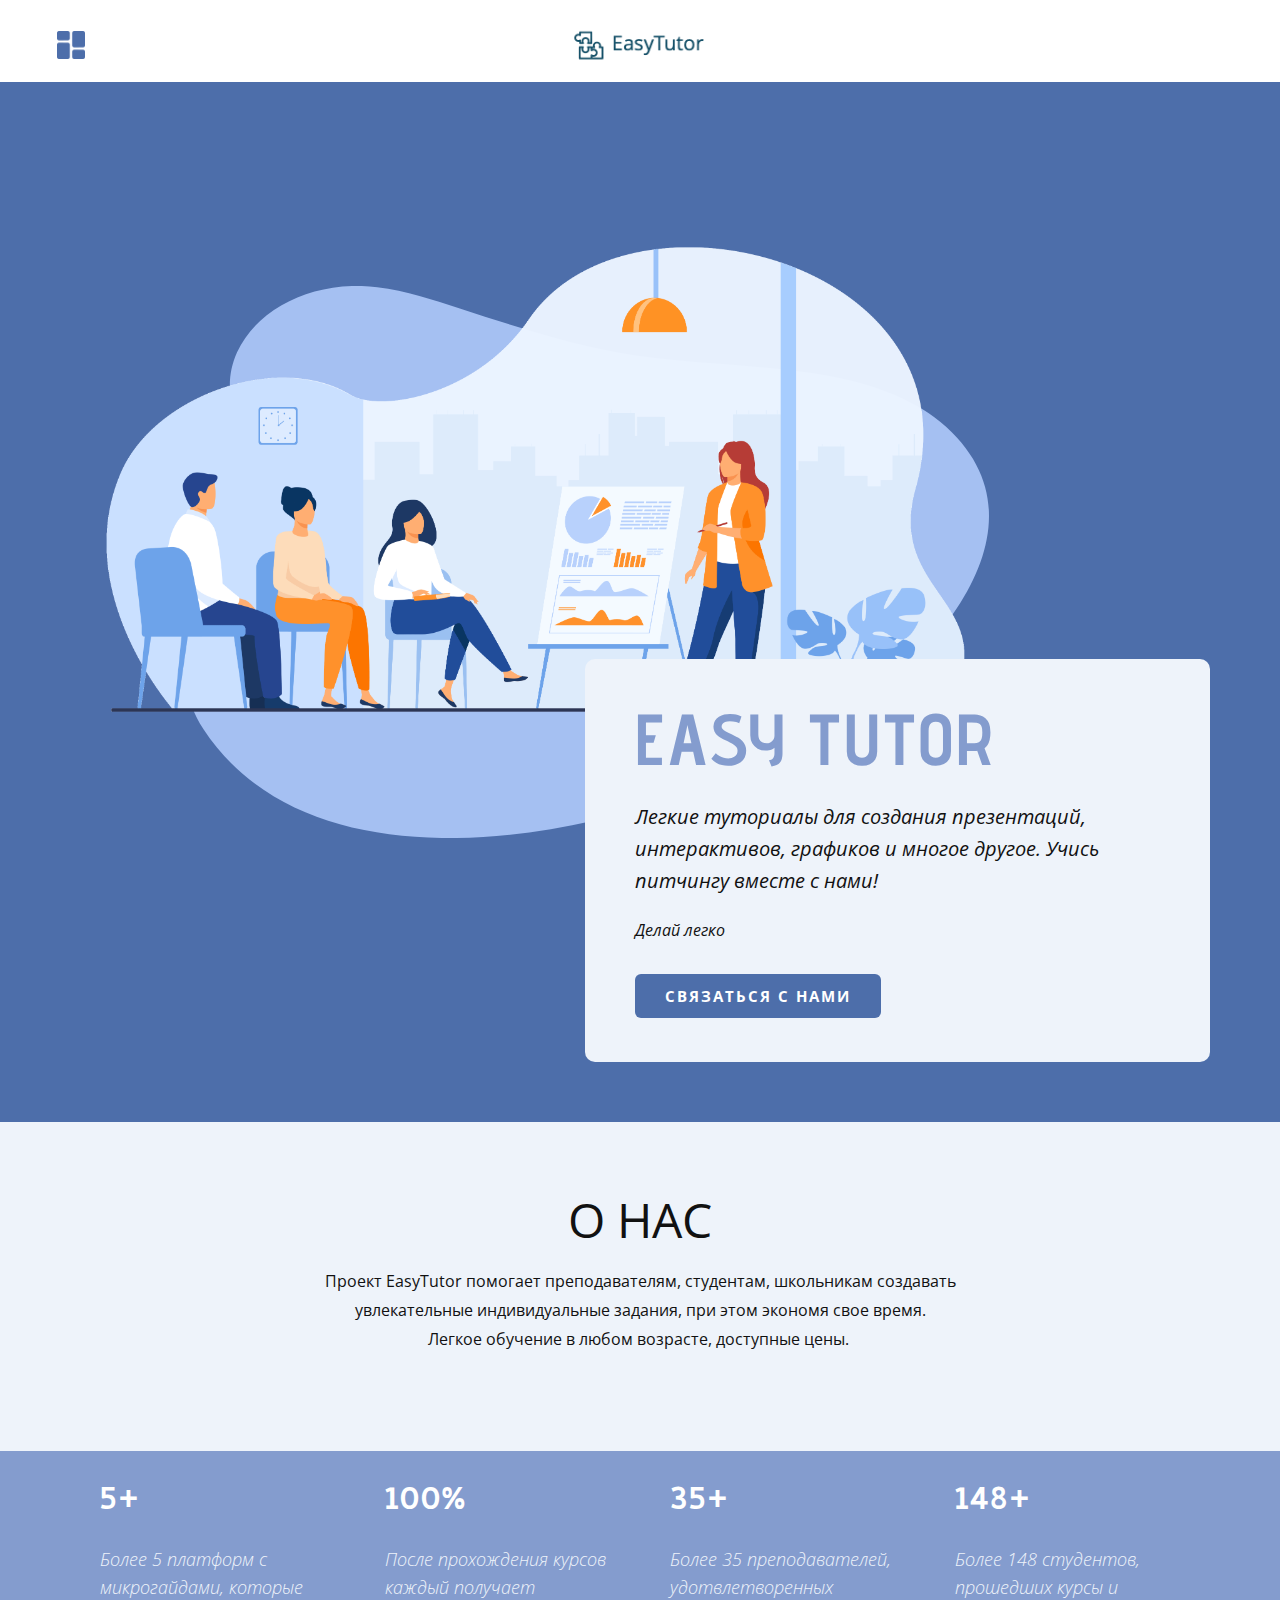
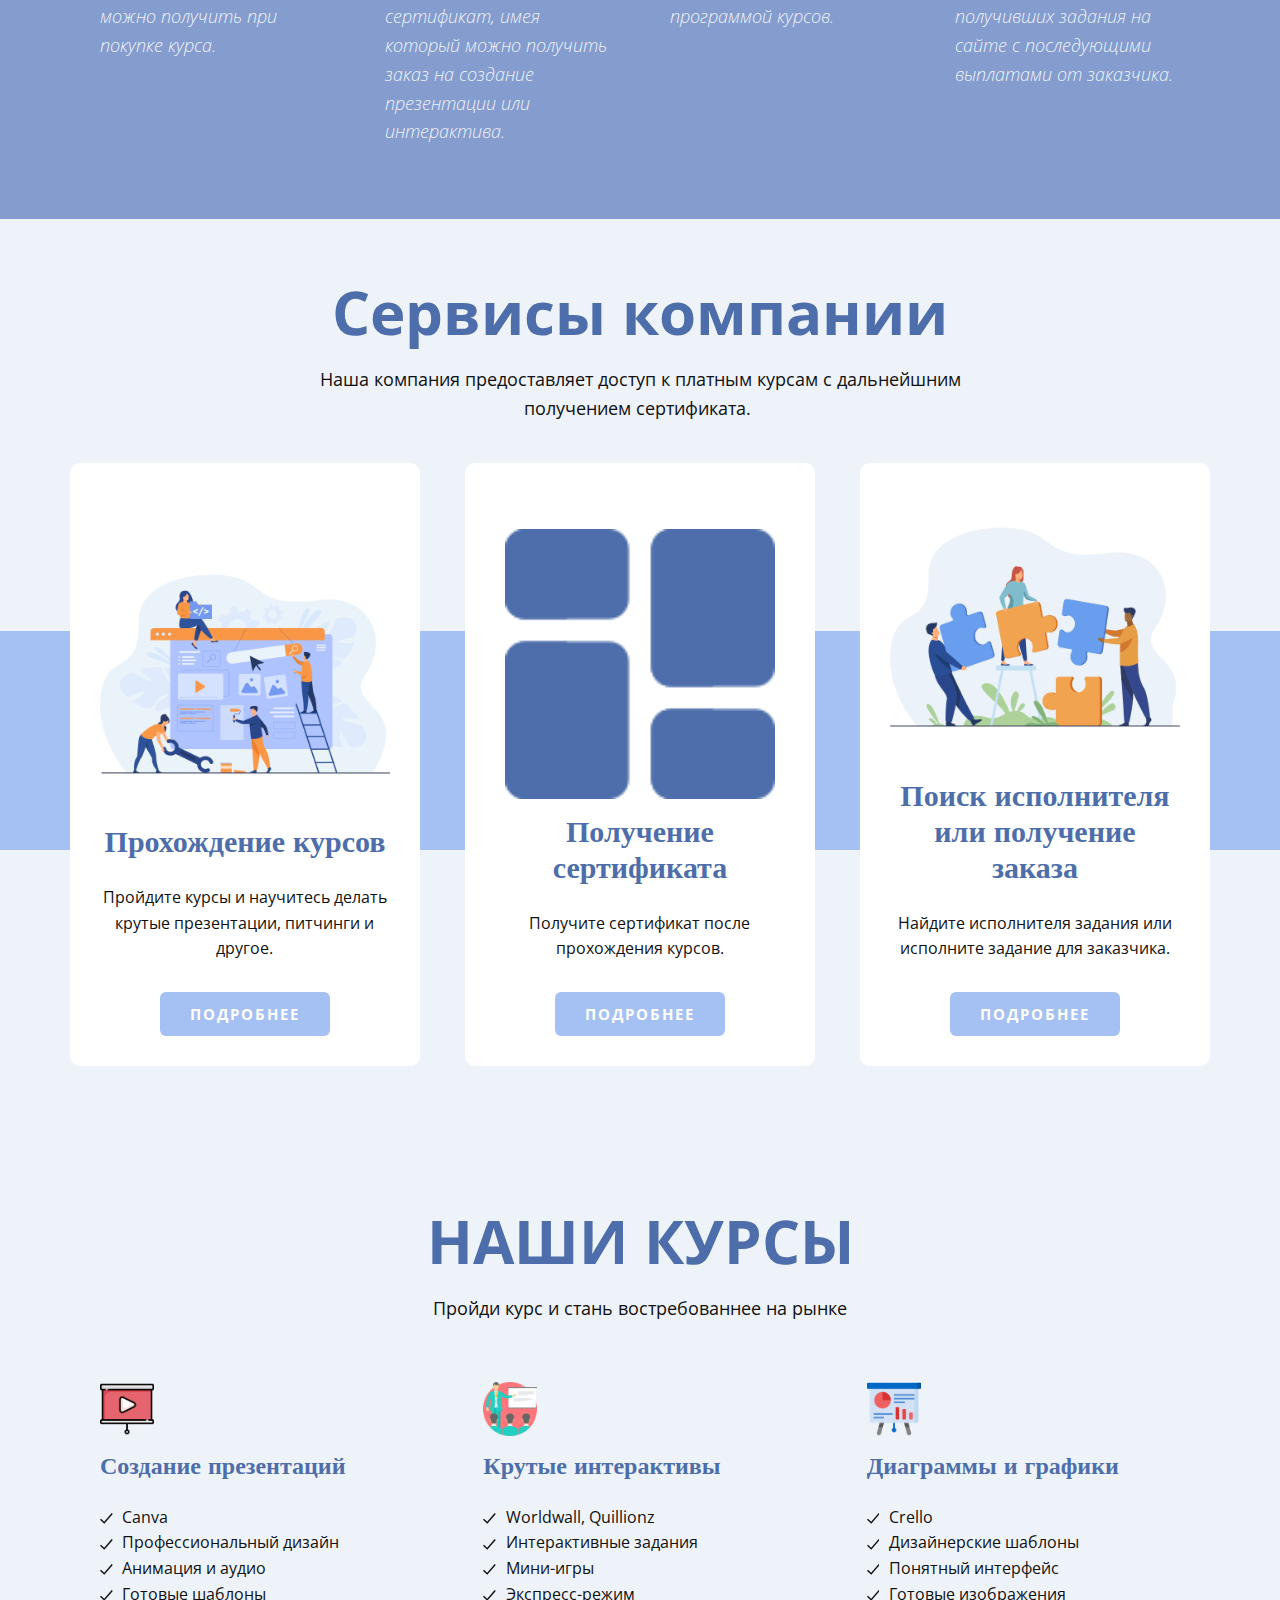
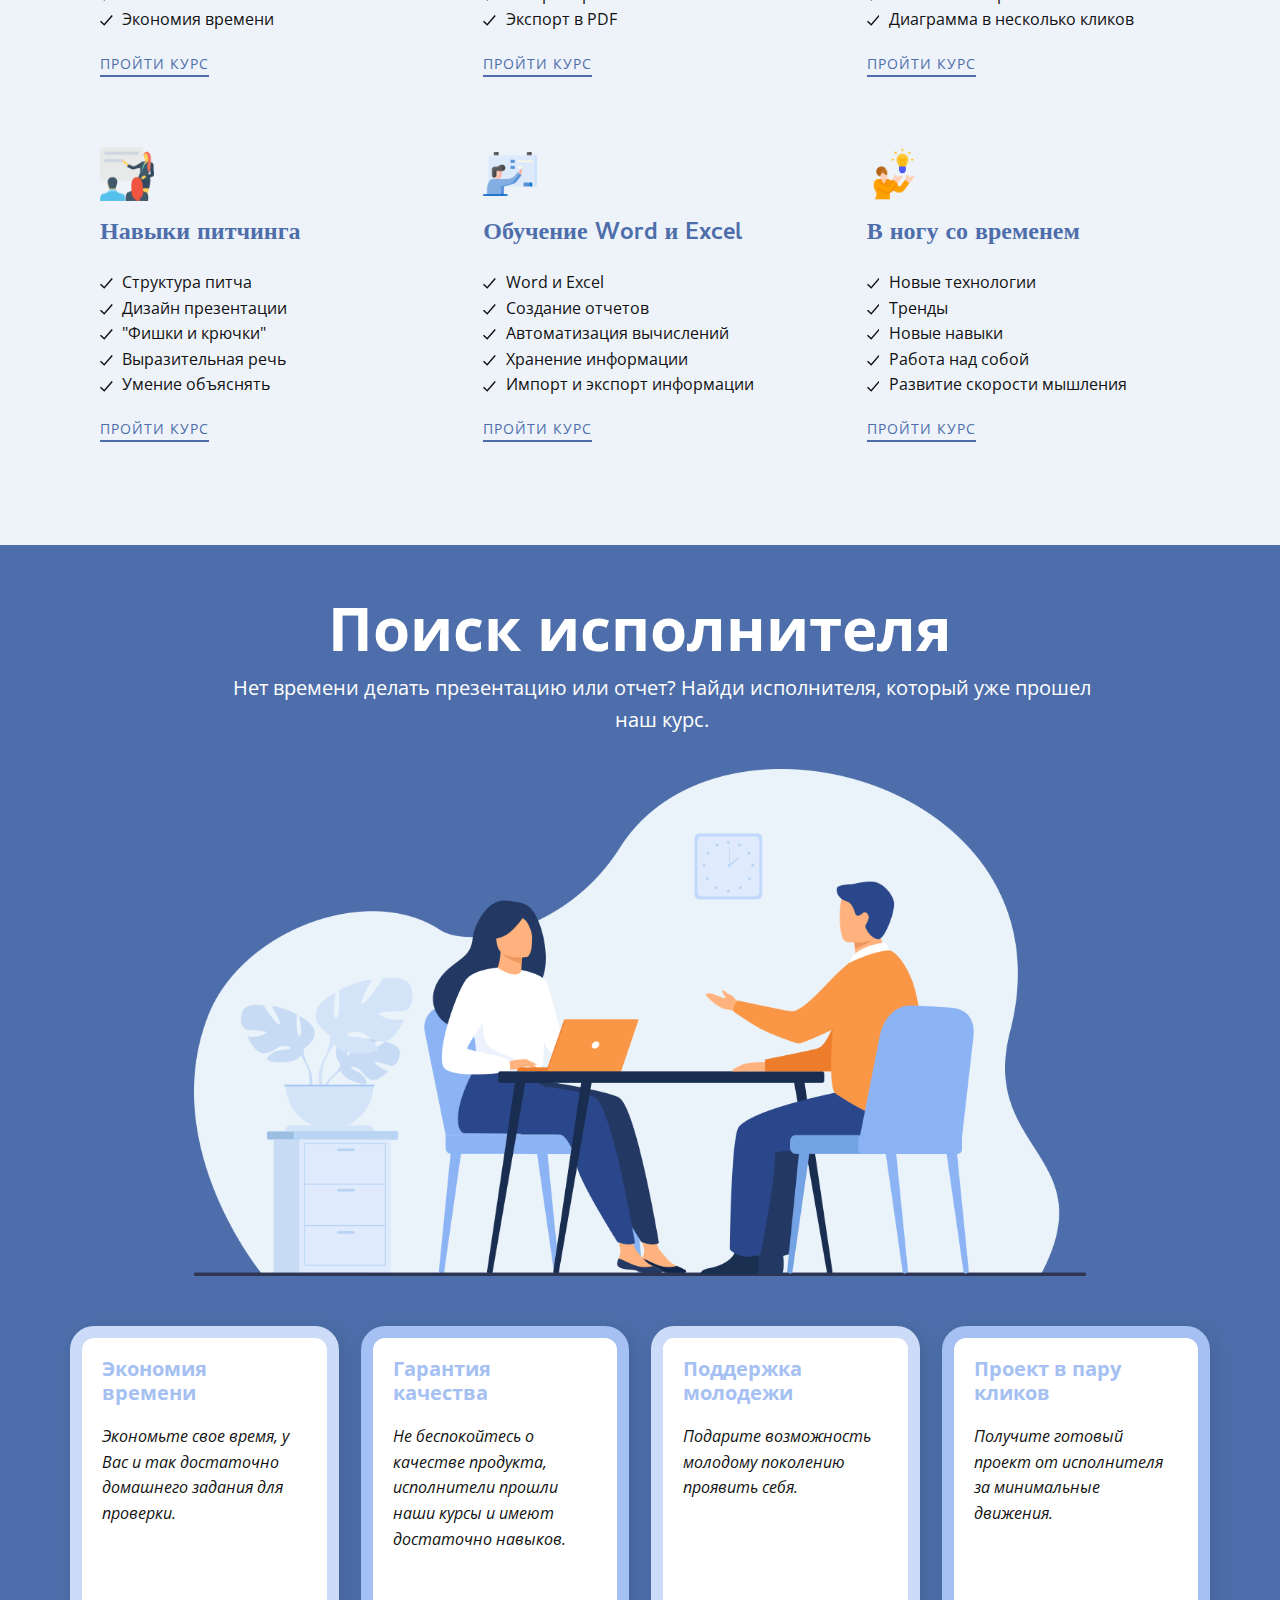
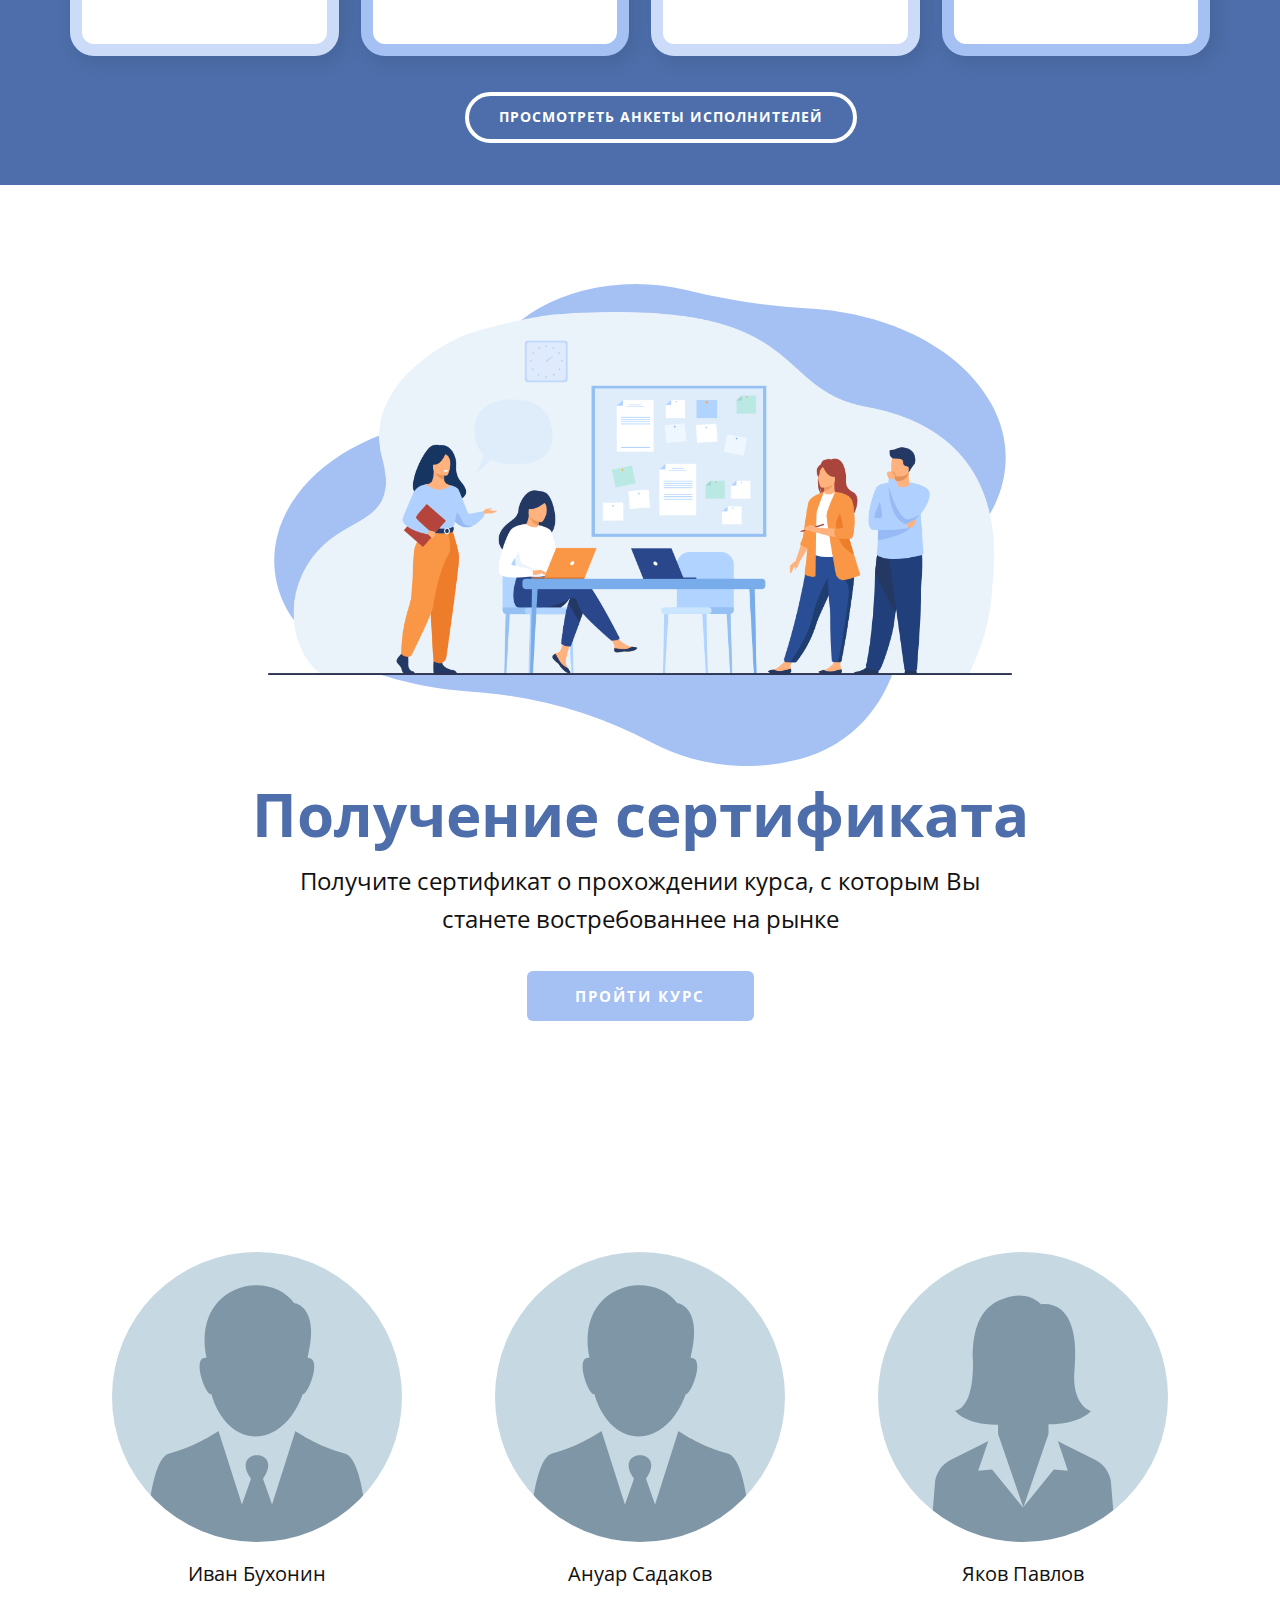
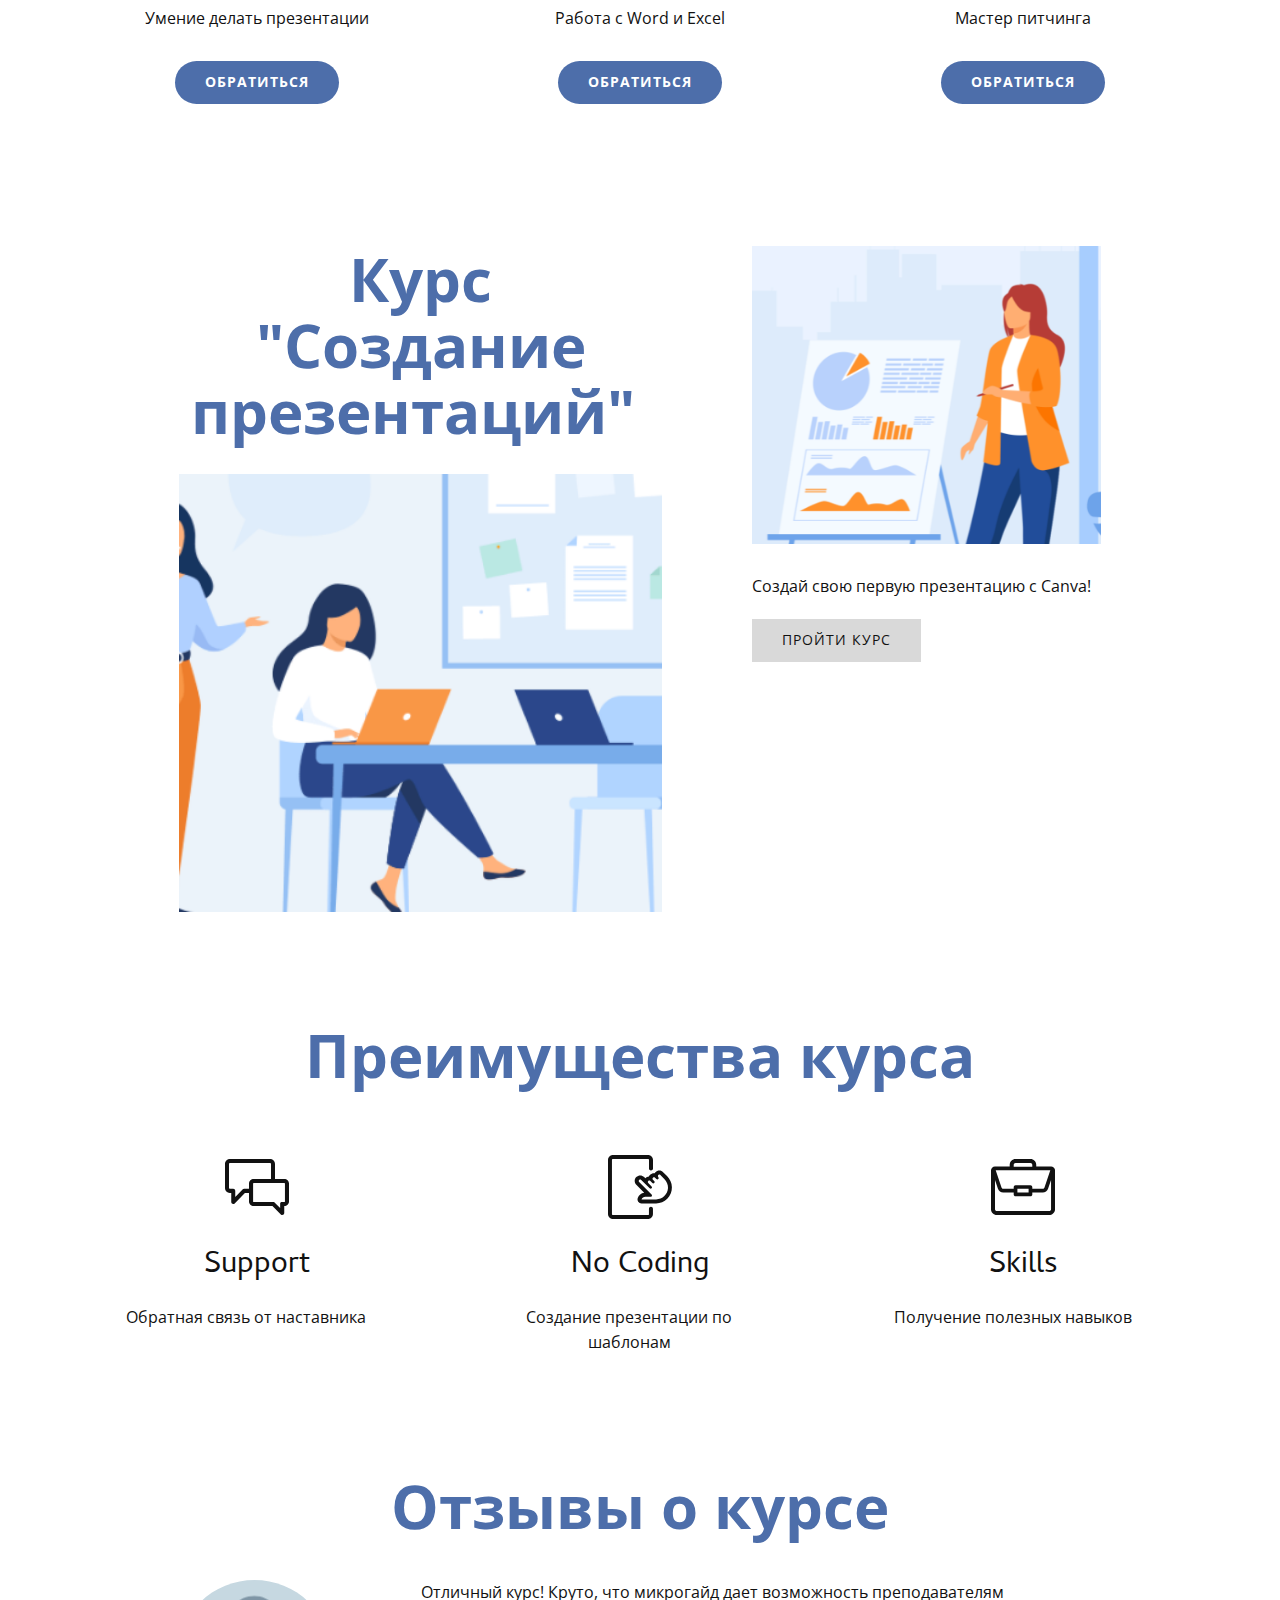
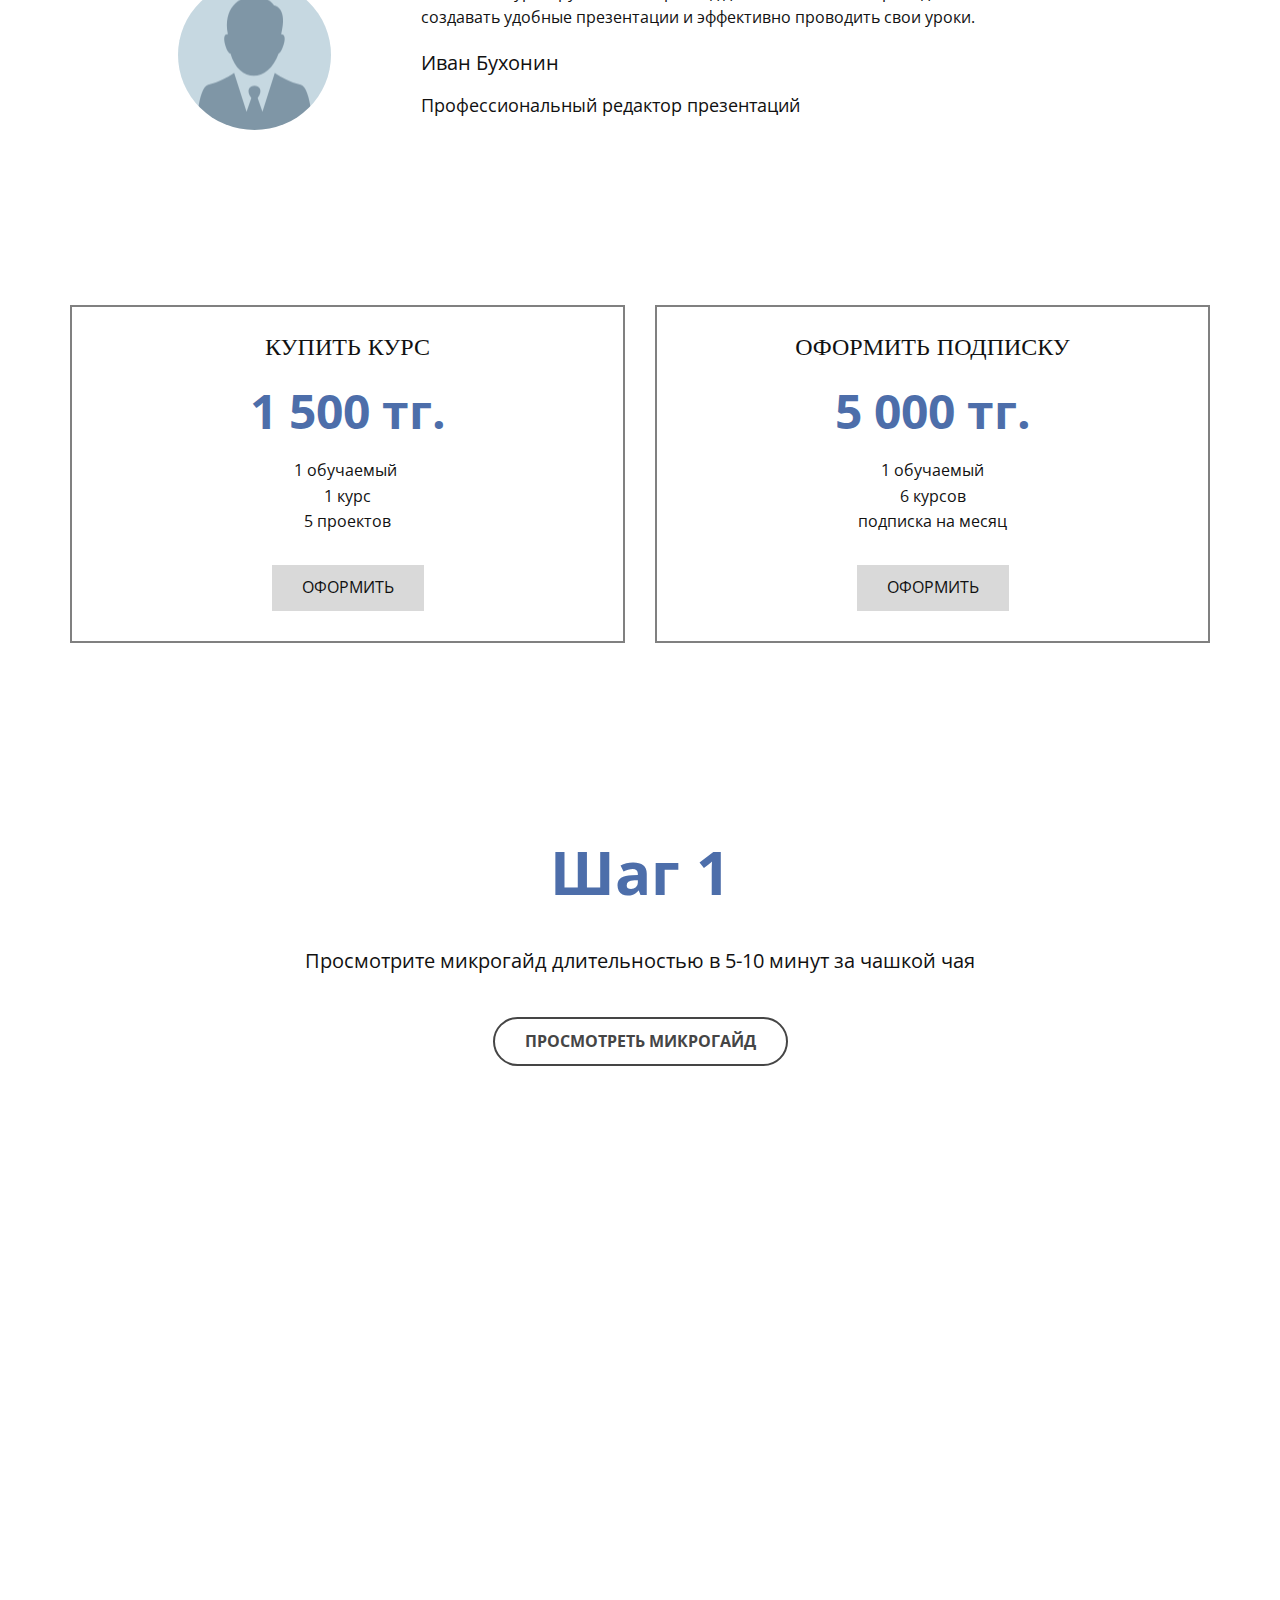
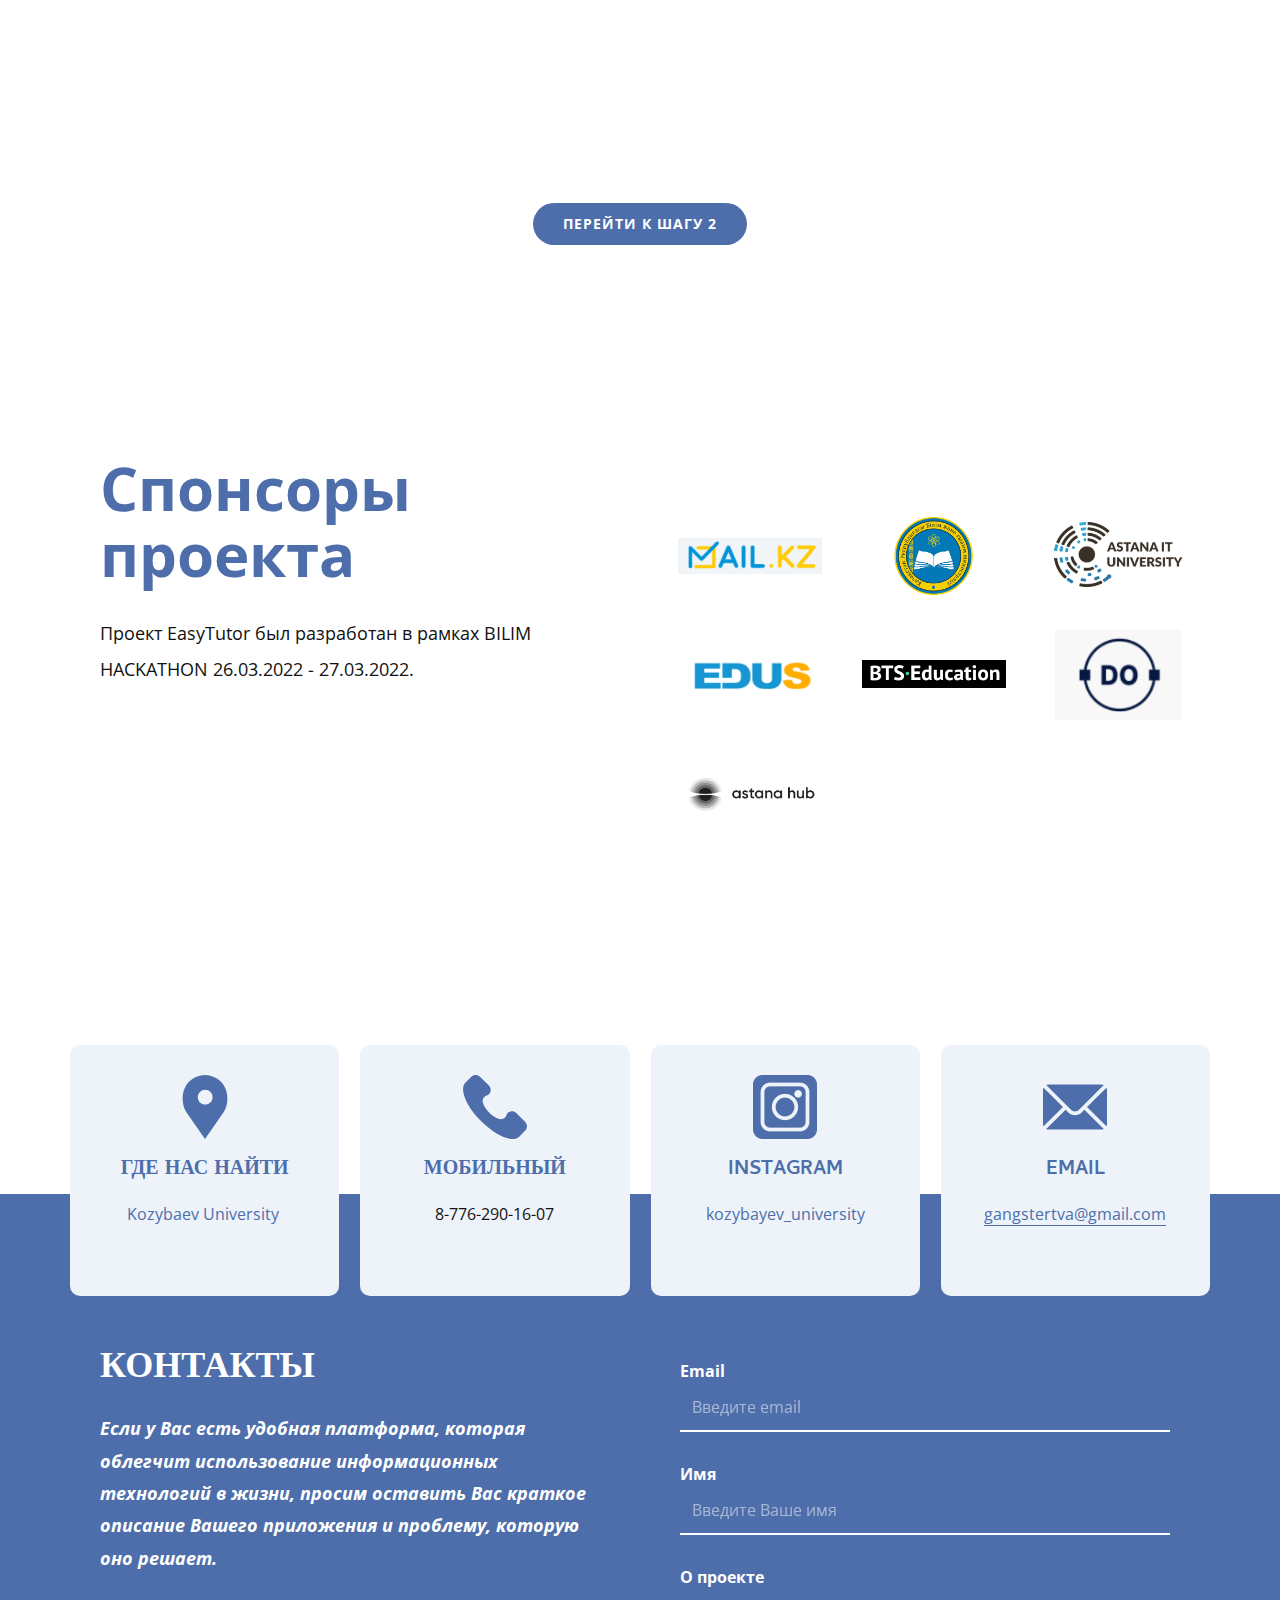
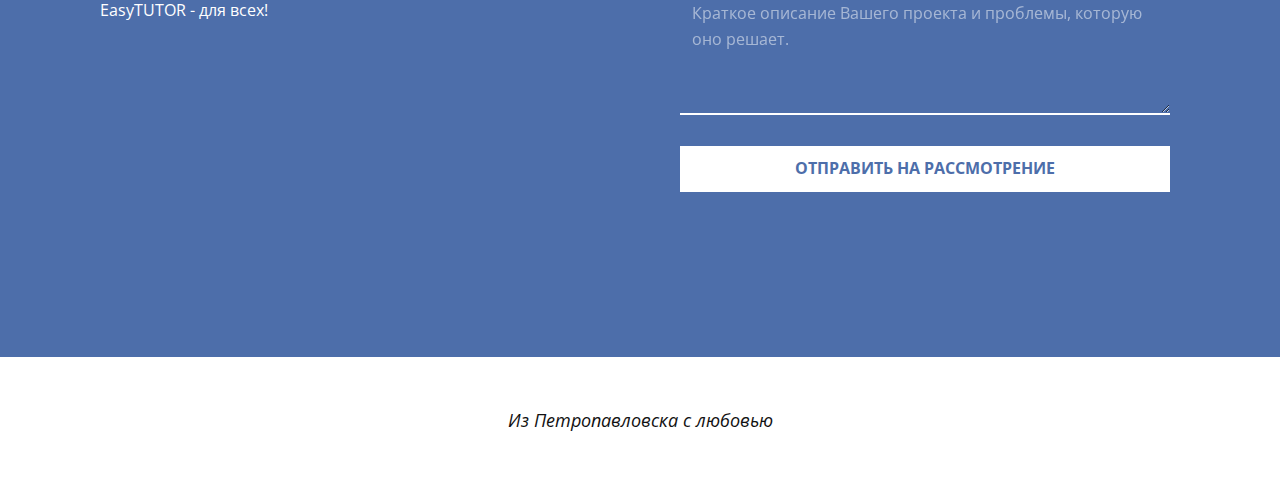
==== commit ac65bee9: "f" ====
--- a/EASYTUTOR.html
+++ b/EASYTUTOR.html
@@ -34,7 +34,8 @@
     <script type="application/ld+json">{
 		"@context": "http://schema.org",
 		"@type": "Organization",
-		"name": "EasyTUTOR"
+		"name": "EasyTUTOR",
+		"logo": "images/horizontal_on_white_by_logaster-2-removebg-preview.png"
 }</script>
     <meta name="theme-color" content="#4d6eaa">
     <meta property="og:title" content="EASYTUTOR">
@@ -42,10 +43,13 @@
     <meta property="og:type" content="website">
   </head>
   <body class="u-body u-xl-mode"><header class="u-clearfix u-header u-header" id="sec-d9ff"><div class="u-clearfix u-sheet u-sheet-1">
+        <a href="https://nicepage.com/joomla-templates" class="u-image u-logo u-image-1" data-image-width="330" data-image-height="150">
+          <img src="images/horizontal_on_white_by_logaster-2-removebg-preview.png" class="u-logo-image u-logo-image-1">
+        </a>
         <nav class="u-menu u-menu-dropdown u-offcanvas u-menu-1" data-responsive-from="XL">
           <div class="menu-collapse" style="font-size: 1rem; letter-spacing: 0px; font-weight: 700; text-transform: uppercase;">
             <a class="u-button-style u-custom-active-border-color u-custom-border u-custom-border-color u-custom-borders u-custom-hover-border-color u-custom-left-right-menu-spacing u-custom-padding-bottom u-custom-text-color u-custom-text-hover-color u-custom-top-bottom-menu-spacing u-file-icon u-nav-link u-text-active-palette-1-base u-text-hover-palette-2-base u-text-palette-1-base u-file-icon-1" href="#">
-              <img src="images/1.png" alt="">
+              <img src="images/2.png" alt="">
             </a>
           </div>
           <div class="u-custom-menu u-nav-container">
@@ -708,7 +712,7 @@
             </div>
           </div>
           <div class="u-align-center u-container-style u-list-item u-palette-1-light-3 u-radius-10 u-repeater-item u-shape-round u-list-item-3">
-            <div class="u-container-layout u-similar-container u-valign-top u-container-layout-3"><span class="u-file-icon u-icon u-text-palette-1-base u-icon-3"><img src="images/23.png" alt=""></span>
+            <div class="u-container-layout u-similar-container u-valign-top u-container-layout-3"><span class="u-file-icon u-icon u-text-palette-1-base u-icon-3"><img src="images/24.png" alt=""></span>
               <h5 class="u-text u-text-default u-text-palette-1-base u-text-5">INSTAGRAM</h5>
               <p class="u-text u-text-6">
                 <a href="https://www.instagram.com/kozybayev_university/" class="u-active-none u-border-none u-btn u-button-link u-button-style u-hover-none u-none u-text-palette-1-base u-btn-2" target="_blank">kozybayev_university</a>
@@ -764,6 +768,7 @@
                       <input type="submit" value="submit" class="u-form-control-hidden">
                     </div>
                     <div class="u-form-send-message u-form-send-success"> Thank you! Your message has been sent. </div>
+
                     <input type="hidden" value="" name="recaptchaResponse">
                   </form>
                 </div>
--- a/nicepage.css
+++ b/nicepage.css
@@ -36343,11 +36343,23 @@
 }
 
 .u-header .u-sheet-1 {
-  min-height: 93px;
+  min-height: 81px;
+}
+
+.u-header .u-image-1 {
+  width: 155px;
+  height: 69px;
+  filter: brightness(0.6);
+  margin: 12px auto 0;
+}
+
+.u-header .u-logo-image-1 {
+  width: 100%;
+  height: 100%;
 }
 
 .u-header .u-menu-1 {
-  margin: 33px auto 32px -19px;
+  margin: -51px auto 23px -19px;
 }
 
 .u-header .u-file-icon-1 {
@@ -36366,13 +36378,32 @@
   font-size: 1.25rem;
 }
 @media (max-width: 1199px) {
+  .u-header .u-image-1 {
+    width: 155px;
+  }
+
   .u-header .u-menu-1 {
     width: auto;
+    margin-top: -37px;
   }
 }
 
 
+@media (max-width: 575px) {
+  .u-header .u-sheet-1 {
+    min-height: 93px;
+  }
 
+  .u-header .u-image-1 {
+    width: 155px;
+    margin-top: 24px;
+  }
+
+  .u-header .u-menu-1 {
+    margin-top: -50px;
+    margin-bottom: 22px;
+  }
+}
  .u-footer {
   background-image: none;
 }
--- a/EASYTUTOR.css
+++ b/EASYTUTOR.css
@@ -2635,7 +2635,6 @@
   .u-section-15 .u-repeater-1 {
     grid-template-columns: 100%;
     min-height: 408px;
-    grid-auto-columns: 100%;
   }
 
   .u-section-15 .u-container-layout-2 {
